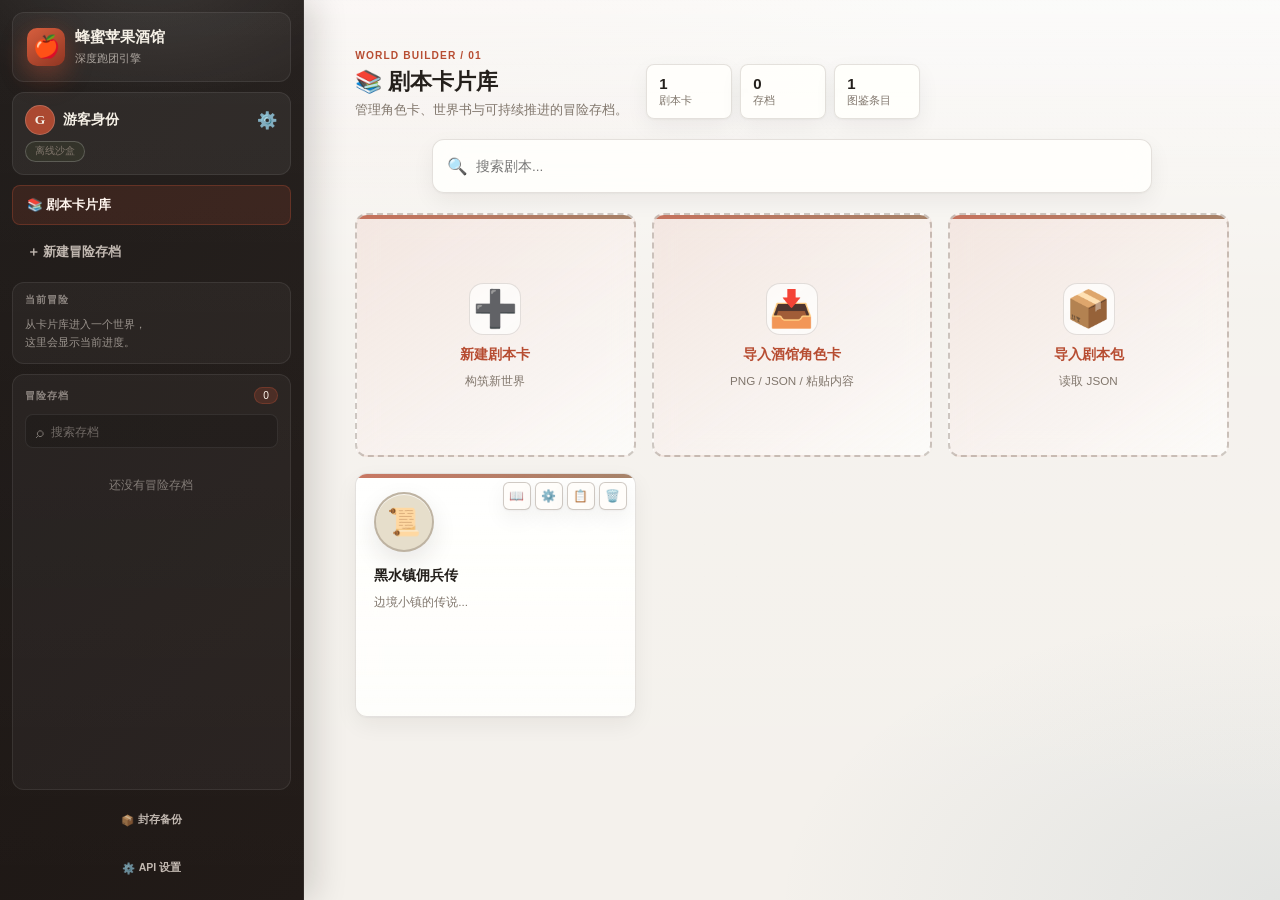
==== index.html @ b60af7ef "Fix mobile toolbar and panel visibility" ====
<!DOCTYPE html>
<html lang="zh-CN">
<head>
    <meta charset="UTF-8">
    <meta name="viewport" content="width=device-width, initial-scale=1.0, user-scalable=no, viewport-fit=cover, maximum-scale=1.0">
    <title>蜂蜜苹果 · AI文字游戏引擎</title>
    <script src="https://static.cloudbase.net/cloudbase-js-sdk/latest/cloudbase.full.js">
    </script>
    <!-- CSS 模块化加载 -->
    <link rel="stylesheet" href="css/variables.css">
    <link rel="stylesheet" href="css/base.css">
    <link rel="stylesheet" href="css/components.css">
    <link rel="stylesheet" href="css/chat.css">
    <link rel="stylesheet" href="css/panels.css">
    <link rel="stylesheet" href="css/panels-revised.css">
    <link rel="stylesheet" href="css/effects.css">
    <link rel="stylesheet" href="css/themes.css">
    <link rel="stylesheet" href="css/responsive.css">
    <link rel="stylesheet" href="css/visual-polish.css">
    <link rel="stylesheet" href="css/ui-redesign.css">
    <link rel="stylesheet" href="css/theme-redesign.css">
</head>
<body id="mainBody">

    <!-- 手机端顶部导航 -->
    <div class="mobile-header" id="mobileHeader">
        <button class="hamburger-btn" onclick="toggleSidebar()" aria-label="菜单">☰</button>
        <div class="mobile-header-title">🍎 蜂蜜苹果酒馆</div>
        <button class="mobile-user-btn" onclick="openAuthModal()" aria-label="账号">👤</button>
    </div>

    <div class="sidebar-backdrop" id="sidebarBackdrop" onclick="toggleSidebar()"></div>

    <!-- Toast -->
    <div id="toastContainer" class="toast-container"></div>

    <!-- 时间流逝 -->
    <div id="timePassOverlay" class="time-pass-overlay">
        <div class="clock-container">
            <div class="clock-face">
                <div class="clock-hand hour-hand" id="clockHourHand"></div>
                <div class="clock-hand minute-hand" id="clockMinuteHand"></div>
                <div class="clock-center"></div>
            </div>
        </div>
        <div class="time-pass-text" id="timePassText">修真无岁月...</div>
    </div>

    <!-- CG切入 -->
    <div id="cgCutinContainer" class="cg-cutin-container" onclick="this.style.display='none'">
        <div id="cgLoading" style="color:var(--color-primary); font-size:1rem; display:flex; flex-direction:column; align-items:center; gap:10px; font-family:var(--font-serif); font-weight:bold; letter-spacing:1px; z-index:10001;">
            <div class="spinner"></div>
            <div id="cgLoadingText">正在凝聚高光幻影...</div>
        </div>
        <img id="cgCutinImg" class="cg-cutin-img" src="" alt="CG">
        <div id="cgCutinText" class="cg-cutin-text"></div>
    </div>

    <!-- ===== 模态框集合 ===== -->
    <!-- 登录 -->
    <div class="modal-overlay" id="authModal" style="z-index:10002;">
        <div class="modal-box narrow">
            <h3 style="margin-bottom:14px; font-size:1.2rem; font-family:var(--font-serif); text-align:center;">🔐 旅者通行证</h3>
            <div style="font-size:0.8rem; color:var(--text-muted); margin-bottom:16px; text-align:center; line-height:1.5;">
                登录后档案、API设置独立保存。<br>
                <span style="color:var(--color-success); font-weight:bold;">☁️ 云端同步</span>
                <span style="color:var(--text-muted);font-size:0.7rem;display:block;">(本地运行自动降级为沙盒隔离)</span>
            </div>
            <div class="form-group"><label class="form-label">通行灵纹 (账号)</label><input type="text" id="authUsername" class="form-input" placeholder="输入账号名"></div>
            <div class="form-group"><label class="form-label">魂钥 (密码)</label><input type="password" id="authPassword" class="form-input" placeholder="输入密码"></div>
            <div style="display:flex; flex-direction:column; gap:10px; margin-top:20px;">
                <button class="action-btn" id="btnLoginBtn" onclick="doLogin()">登 录</button>
                <div style="display:flex; gap:8px; flex-wrap:wrap;">
                    <button class="action-btn btn-outline" style="flex:1; border-color:var(--color-info); color:var(--color-info);" onclick="openRegisterModal()">去注册</button>
                    <button class="action-btn btn-outline" style="flex:1;" onclick="guestMode()">游客模式</button>
                </div>
            </div>
        </div>
    </div>

    <!-- 注册 -->
    <div class="modal-overlay" id="registerModal" style="z-index:10003;">
        <div class="modal-box narrow">
            <h3 style="margin-bottom:14px; font-size:1.2rem; font-family:var(--font-serif); text-align:center;">✨ 铭刻新灵纹</h3>
            <div style="font-size:0.8rem; color:var(--text-muted); margin-bottom:16px; text-align:center; line-height:1.5;">密码至少6位，含大小写英文字母。</div>
            <div class="form-group"><label class="form-label">新账号</label><input type="text" id="regUsername" class="form-input" placeholder="设定唯一账号名"></div>
            <div class="form-group"><label class="form-label">设定密码</label><input type="password" id="regPassword" class="form-input" placeholder="至少6位含大小写"></div>
            <div class="form-group"><label class="form-label">确认密码</label><input type="password" id="regPasswordConfirm" class="form-input" placeholder="再次输入"></div>
            <div style="display:flex; flex-direction:column; gap:10px; margin-top:20px;">
                <button class="action-btn" id="btnRegBtn" style="background:var(--color-info);" onclick="doRegister()">确认注册</button>
                <button class="action-btn btn-outline" onclick="openAuthModal()">返回登录</button>
            </div>
        </div>
    </div>

    <!-- 确认对话框 -->
    <div class="modal-overlay" id="customConfirmModal" style="z-index:10004;">
        <div class="modal-box narrow" style="text-align:center; padding:20px 16px;">
            <h3 style="margin-bottom:14px; color:var(--color-danger); font-size:1.2rem; font-family:var(--font-serif);">⚠️ 操作确认</h3>
            <div id="customConfirmMsg" style="font-size:0.9rem; color:var(--text-sub); margin-bottom:20px; line-height:1.6; font-weight:bold;"></div>
            <div style="display:flex; gap:10px; justify-content:center;">
                <button class="action-btn btn-outline" id="btnConfirmNo" style="flex:1;">取消</button>
                <button class="action-btn" id="btnConfirmYes" style="background:var(--color-danger); flex:1;">确定</button>
            </div>
        </div>
    </div>

    <!-- ===== 主应用 ===== -->
    <div class="app-wrapper">
        <aside class="global-sidebar" id="globalSidebar">
            <div class="sidebar-header" onclick="switchMainView('library')" title="返回卡片库">
                <div class="logo-icon">🍎</div>
                <div class="logo-text">
                    <h1>蜂蜜苹果酒馆</h1>
                    <span>深度跑团引擎</span>
                </div>
            </div>
            <div class="user-profile-bar" onclick="openAuthModal()" style="cursor:pointer;" title="点击切换账号">
                <div class="user-info-row">
                    <div class="user-avatar-name">
                        <div class="user-avatar-sm" id="uiAvatar">G</div>
                        <div id="uiUsername">游客身份</div>
                    </div>
                    <div style="color:var(--text-muted); font-size:1.1rem;">⚙️</div>
                </div>
                <div class="cloud-sync-badge offline" id="uiSyncBadge">离线沙盒</div>
            </div>
            <div class="nav-buttons">
                <button class="nav-btn primary" onclick="switchMainView('library')">📚 剧本卡片库</button>
                <button class="nav-btn" onclick="openCurrentSessionSetup()">＋ 新建冒险存档</button>
            </div>
            <div class="sidebar-context" id="sidebarContextUI">
                <div class="sidebar-section-label">当前冒险</div>
                <div class="sidebar-context-empty">从卡片库进入一个世界，<br>这里会显示当前进度。</div>
            </div>
            <div class="session-zone">
                <div class="session-zone-header">
                    <div class="sidebar-section-label">冒险存档</div>
                    <span class="session-count" id="sessionCountUI">0</span>
                </div>
                <label class="session-search">
                    <span>⌕</span>
                    <input id="sessionSearchInput" type="search" placeholder="搜索存档" oninput="renderSidebarSessions(this.value)">
                </label>
                <div class="session-list" id="sessionListUI"></div>
            </div>
            <div class="sidebar-footer">
                <button class="foot-btn" onclick="openExportModal()">📦 <span>封存备份</span></button>
                <button class="foot-btn" onclick="openApiModal()">⚙️ <span>API 设置</span></button>
            </div>
        </aside>

        <main class="main-wrapper">
            <!-- 卡片库 -->
            <div id="libraryView">
                <div class="lib-header">
                    <div class="lib-header-row">
                        <div>
                            <div class="lib-kicker">WORLD BUILDER / 01</div>
                            <div class="lib-title">📚 剧本卡片库</div>
                            <div class="lib-subtitle">管理角色卡、世界书与可持续推进的冒险存档。</div>
                        </div>
                        <div class="lib-stats" id="libraryStatsUI"></div>
                    </div>
                </div>
                <div class="search-bar">
                    <span style="color:var(--text-muted); font-size:1.1rem;">🔍</span>
                    <input type="text" placeholder="搜索剧本..." id="searchInput" onkeyup="renderLibrary()">
                </div>
                <div class="card-grid" id="cardGridUI"></div>
            </div>

            <!-- 游戏视图 -->
            <div id="gameView">
                <div id="ambientLayer" class="ambient-layer"></div>
                <div class="game-top-bar">
                    <div class="title">
                        <span id="gameTitle">未命名冒险</span>
                        <span id="worldTimeDisplay" style="margin-left:8px; font-size:0.7rem; color:#d3765c; font-family:var(--font-mono); background:rgba(211,118,92,0.15); padding:2px 8px; border-radius:12px; border:1px solid rgba(211,118,92,0.3); display:none;">🕒 第1天 08:00</span>
                    </div>
                    <div class="actions">
                        <button class="top-btn" onclick="switchMainView('library')">🏠 主页</button>
                        <button class="top-btn red-dot" id="btnMailbox" onclick="openMailboxModal()">✉️ 信箱</button>
                        <button class="top-btn primary-tool" onclick="openCurrentFrontendModal()">🌸 前端</button>
                        <button class="top-btn primary-tool mobile-collapse-tool" onclick="openMemoryModal()">🧠 记忆</button>
                        <button class="top-btn primary-tool mobile-collapse-tool" onclick="openLorebookModal()">📇 图鉴</button>
                        <div class="top-more-wrap">
                            <button class="top-btn top-more-toggle" onclick="toggleGameToolsMenu(event)" aria-expanded="false">⋯ 更多</button>
                            <div class="top-tools-menu" id="topToolsMenu">
                                <button onclick="openGalleryModal()">🎴 画廊</button>
                                <button onclick="openGameSettingsModal()">⚙️ 设置</button>
                                <button class="mobile-menu-tool" onclick="openMemoryModal()">🧠 记忆</button>
                                <button class="mobile-menu-tool" onclick="openLorebookModal()">📇 图鉴</button>
                                <button onclick="openWorldlineModal()">🌿 世界线</button>
                                <button onclick="openDirectorModal()">🎭 决策</button>
                                <button onclick="openCodexModal()">📚 知识库</button>
                                <button onclick="openUploadsModal()">🧩 素材</button>
                                <button onclick="openThemeModal()">🎨 主题</button>
                                <button class="mobile-menu-tool" onclick="triggerImportDiary()">📥 导入</button>
                                <button class="mobile-menu-tool" onclick="exportDiary()">📤 导出</button>
                                <button class="mobile-menu-tool" onclick="openSessionEditModal()">📝 编辑</button>
                                <button class="mobile-menu-tool" onclick="forceSyncPanels()">🔄 强刷</button>
                            </div>
                        </div>
                        <button class="top-btn import-diary mobile-collapse-tool" onclick="triggerImportDiary()">📥 导入</button>
                        <button class="top-btn mobile-collapse-tool" style="color: #f5f0e6; background: rgba(155, 89, 182, 0.2); border-color: rgba(155, 89, 182, 0.5);" onclick="exportDiary()">📤 导出</button>
                        <button class="top-btn edit-session-card mobile-collapse-tool" onclick="openSessionEditModal()">📝 编辑</button>
                        <button class="top-btn accent mobile-collapse-tool" onclick="forceSyncPanels()">🔄 强刷</button>
                    </div>
                </div>
                <input type="file" id="diaryImportInput" accept=".txt,.md,.log" style="display:none;" onchange="handleDiaryImport(event)">

                <div class="game-main-area show-chat" id="gameMainArea">
                    <div class="game-sidebar" id="gameSidebarUI"></div>
                    <div class="chat-area">
                        <div class="chat-history" id="chatHistoryUI"></div>
                        <div style="background: rgba(62,39,35,0.95);">
                            <div class="action-bar" id="actionBar" style="display:none;"></div>
                            <div class="quick-action-bar" id="quickActionBar">
                                <button class="quick-btn" onclick="quickAction('👀 仔细观察四周')">👀 观察</button>
                                <button class="quick-btn" onclick="quickAction('🔍 检查物品')">🔍 检查</button>
                                <button class="quick-btn" onclick="quickAction('🗣️ 交涉搭话')">🗣️ 交涉</button>
                                <button class="quick-btn" onclick="quickAction('⛺ 扎营休息8小时')">⛺ 扎营</button>
                                <button class="quick-btn" onclick="quickAction('⚔️ 准备战斗')">⚔️ 战斗</button>
                                <button class="quick-btn" onclick="quickAction('🏃‍♂️ 尝试撤退')">🏃‍♂️ 撤退</button>
                            </div>
                        </div>
                        <div class="chat-input-area">
                            <button class="btn-voice" id="btnVoice" title="按住语音输入">🎤</button>
                            <button class="btn-dice" onclick="rollD20()" title="掷骰 D20">🎲</button>
                            <input type="text" class="chat-input" id="chatInput" placeholder="写下你的决定..." autocomplete="off" onkeydown="if(event.key==='Enter')sendToAI()">
                            <button class="btn-chat" style="background:#8d6e63; width:40px; padding:0;" onclick="undoLastAction()" title="撤销">⏳</button>
                            <button class="btn-chat" id="btnSend" style="background:var(--color-success); flex:1; max-width:90px;" onclick="sendToAI()">发送</button>
                        </div>
                    </div>
                    <div class="panel-content-area" id="panelContentUI"></div>
                </div>

                <!-- 移动端底部导航 -->
                <div id="mobileGameNav" style="display:none;">
                    <button onclick="switchMobileGameTab('chat')" id="mbtn-chat" class="active">💬 剧情</button>
                    <button onclick="switchMobileGameTab('panel')" id="mbtn-panel">📊 面板</button>
                </div>
            </div>
        </main>
    </div>

    <!-- ===== 其余模态框 ===== -->
    <!-- API 设置 -->
    <div class="modal-overlay" id="apiModal">
        <div class="modal-box" style="width:680px;">
            <h3 style="margin-bottom:14px; font-size:1.2rem; font-family:var(--font-serif);">⚙️ API 设定</h3>
            
            <!-- 预设快速选择 -->
            <div class="form-group" style="background:rgba(211,118,92,0.08);padding:12px;border-radius:8px;border:1px solid var(--color-primary);">
                <label class="form-label" style="color:var(--color-primary);font-size:0.9rem;">📋 预设配置</label>
                <select id="cfgPreset" class="form-input" style="font-weight:bold;cursor:pointer;" onchange="selectApiPreset()">
                    <option value="">— 选择预设 —</option>
                </select>
                <div style="margin-top:8px;display:flex;gap:6px;flex-wrap:wrap;">
                    <input type="text" id="cfgProfileName" class="form-input" style="flex:1;min-width:120px;" placeholder="保存为配置名称...">
                    <button class="action-btn btn-outline" onclick="saveApiProfile()" style="flex:0;width:auto;min-height:38px;padding:0 12px;">💾 保存配置</button>
                </div>
            </div>

            <div class="form-group" style="background:rgba(211,118,92,0.08);padding:12px;border-radius:8px;border:1px solid var(--color-primary);">
                <label class="form-label" style="color:var(--color-primary);font-size:0.9rem;">🚀 引擎模式</label>
                <select id="cfgEngineType" class="form-input" style="font-weight:bold;cursor:pointer;" onchange="toggleApiConfigBlocks()">
                    <option value="standard">🔮 标准大模型 (OpenAI 格式)</option>
                    <option value="dify">📚 Dify RAG 增强模式</option>
                </select>
            </div>
            <div id="standardApiConfig">
                <div class="form-group"><label class="form-label">🔑 API Key</label><input type="password" id="cfgApiKey" class="form-input" placeholder="sk-..."></div>
                <div class="form-group"><label class="form-label">🌐 API 地址</label><input type="url" id="cfgApiUrl" class="form-input" placeholder="https://api.deepseek.com/chat/completions"></div>
                <div class="form-group"><label class="form-label">📦 模型名</label><input type="text" id="cfgModel" class="form-input" placeholder="deepseek-chat"></div>
                <div class="form-group" style="display:flex;align-items:center;gap:8px;flex-wrap:wrap;">
                    <label style="display:flex;align-items:center;gap:4px;font-size:0.8rem;cursor:pointer;"><input type="checkbox" id="cfgUseCorsProxy" onchange="toggleCorsProxyInput()" style="accent-color:var(--color-primary);"> 🌐 使用 CORS 代理</label>
                    <input type="url" id="cfgCorsProxyUrl" class="form-input" style="flex:1;min-width:160px;display:none;height:34px;font-size:0.8rem;" placeholder="https://corsproxy.io/?">
                </div>
                <button class="action-btn btn-outline" onclick="testStandardApi()" style="margin-bottom:10px;">🔌 测试连接</button>
            </div>
            <div id="difyApiConfig" style="display:none;">
                <div class="form-group"><label class="form-label">🔑 Dify API Key</label><input type="password" id="cfgDifyKey" class="form-input" placeholder="app-..."></div>
                <div class="form-group"><label class="form-label">🌐 Dify API 地址</label><input type="url" id="cfgDifyUrl" class="form-input" placeholder="https://api.dify.ai/v1/chat-messages"></div>
                <button class="action-btn btn-outline" onclick="testDifyApi()" style="margin-bottom:10px;">🔌 测试连接</button>
            </div>
            <div style="border-top:1px solid var(--border-color);padding-top:12px;margin-top:12px;">
                <h4 style="font-size:0.9rem;margin-bottom:8px;">🎨 图片生成 (可选)</h4>
                <div class="form-group"><label class="form-label">🖼️ 图片 API 地址</label><input type="url" id="cfgImgUrl" class="form-input" placeholder="留空使用 Pollinations.ai 免费通道"></div>
                <div class="form-group"><label class="form-label">🔑 图片 API Key</label><input type="password" id="cfgImgKey" class="form-input"></div>
                <div class="form-group"><label class="form-label">📦 图片模型</label><input type="text" id="cfgImgModel" class="form-input"></div>
            </div>

            <!-- 已保存的配置列表 -->
            <div id="savedProfilesSection" style="margin-top:12px;border-top:1px solid var(--border-color);padding-top:12px;display:none;">
                <h4 style="font-size:0.9rem;margin-bottom:8px;">📂 已保存的配置</h4>
                <div id="savedProfilesList" style="max-height:150px;overflow-y:auto;display:flex;flex-direction:column;gap:4px;"></div>
            </div>

            <div style="display:flex;gap:8px;margin-top:16px;">
                <button class="action-btn" onclick="saveApiSettings()" style="flex:1;">💾 保存</button>
                <button class="action-btn btn-outline" onclick="closeModal('apiModal')" style="flex:1;">取消</button>
            </div>
        </div>
    </div>

    <!-- 卡片编辑器 -->
    <div class="modal-overlay" id="cardEditorModal">
        <div class="modal-box wide">
            <h3 id="cardEditorTitle" style="margin-bottom:14px; font-size:1.2rem; font-family:var(--font-serif);">✨ 撰写新剧本卡</h3>
            <input type="hidden" id="editCardId">
            <div style="display:grid;grid-template-columns:1fr 1fr;gap:12px;">
                <div><div class="form-group"><label class="form-label">头像</label><input type="text" id="editCardAvatar" class="form-input" placeholder="📜"></div>
                <div class="form-group"><label class="form-label">名称</label><input type="text" id="editCardName" class="form-input" placeholder="卡片名称"></div>
                <div class="form-group"><label class="form-label">世界观</label><textarea id="editCardWorld" class="form-textarea" placeholder="世界设定"></textarea></div>
                <div class="form-group"><label class="form-label">默认角色名</label><input type="text" id="editCardCharName" class="form-input" placeholder="亚瑟"></div>
                <div class="form-group"><label class="form-label">默认角色设定</label><textarea id="editCardCharInfo" class="form-textarea" placeholder="角色的描述"></textarea></div>
                <div class="form-group"><label class="form-label">系统提示词</label><textarea id="editCardPrompt" class="form-textarea" placeholder="AI行为守则"></textarea></div>
                <div class="form-group"><label class="form-label">开场白</label><textarea id="editCardOpening" class="form-textarea" placeholder="初始叙事文本"></textarea></div></div>
                <div><div class="form-group"><label class="form-label">背景故事</label><textarea id="editCardStory" class="form-textarea" style="height:120px;" placeholder="故事背景..."></textarea></div>
                <div class="form-group"><label class="form-label">📊 面板模板 (JSON) <button class="list-item-btn edit" onclick="generateSmartPanelTemplate()" style="display:inline-flex;margin-left:8px;width:auto;padding:2px 8px;font-size:0.7rem;">✨ 智能生成</button></label><textarea id="editCardPanelJSON" class="form-textarea" style="height:240px;font-family:var(--font-mono);font-size:0.75rem;"></textarea></div></div>
            </div>
            <div style="display:flex;gap:8px;margin-top:16px;">
                <button class="action-btn" onclick="saveCardEditor()" style="flex:1;">💾 保存</button>
                <button class="action-btn btn-outline" onclick="closeModal('cardEditorModal')" style="flex:1;">取消</button>
            </div>
        </div>
    </div>

    <!-- 智能面板生成 -->
    <div class="modal-overlay" id="smartPanelModal">
        <div class="modal-box narrow">
            <h3 style="margin-bottom:10px;font-size:1.1rem;">✨ 智能面板生成</h3>
            <p style="font-size:0.8rem;color:var(--text-muted);margin-bottom:12px;">输入你想追踪的面板名（如：属性 背包 技能 关系 地图），用逗号或换行分隔</p>
            <textarea id="spInput" class="form-textarea" style="height:100px;" placeholder="人物核心&#10;随身行囊&#10;社交关系&#10;区域地图"></textarea>
            <div style="display:flex;gap:8px;margin-top:12px;">
                <button class="action-btn" onclick="executeSmartPanelGen()">✨ 生成</button>
                <button class="action-btn btn-outline" onclick="closeModal('smartPanelModal')">取消</button>
            </div>
        </div>
    </div>

    <!-- 会话设置 -->
    <div class="modal-overlay" id="sessionSetupModal">
        <div class="modal-box">
            <h3 style="margin-bottom:14px;font-size:1.2rem;font-family:var(--font-serif);">🎭 开启冒险</h3>
            <div id="setupCardInfo" style="background:var(--bg-card);padding:12px;border-radius:8px;margin-bottom:16px;border:1px solid var(--border-color);"></div>
            <input type="hidden" id="setupCardId">
            <div class="form-group"><label class="form-label">角色名</label><input type="text" id="setupCharName" class="form-input" placeholder="你的名字"></div>
            <div class="form-group"><label class="form-label">角色设定（可选）</label><textarea id="setupCharInfo" class="form-textarea" placeholder="你能做什么、擅长什么..."></textarea></div>
            <div style="display:flex;gap:8px;margin-top:16px;">
                <button class="action-btn" onclick="startSessionFromSetup()">🎲 开始冒险</button>
                <button class="action-btn btn-outline" onclick="closeModal('sessionSetupModal')">取消</button>
            </div>
        </div>
    </div>

    <!-- 导出 -->
    <div class="modal-overlay" id="exportModal">
        <div class="modal-box">
            <h3 style="margin-bottom:10px;font-size:1.1rem;">📦 封存备份</h3>
            <p style="font-size:0.8rem;color:var(--text-muted);margin-bottom:12px;">选择要导出的卡片（关联存档可选）</p>
            <div id="exportCardList" style="max-height:300px;overflow-y:auto;display:flex;flex-direction:column;gap:6px;margin-bottom:12px;"></div>
            <label style="display:flex;align-items:center;gap:8px;font-size:0.85rem;cursor:pointer;margin-bottom:12px;"><input type="checkbox" id="exportIncludeSessions" checked> 包含关联存档</label>
            <div style="display:flex;gap:8px;flex-wrap:wrap;">
                <button class="action-btn btn-outline" id="btnToggleAllCards" onclick="toggleAllExportCards()" style="flex:1;">取消全选</button>
                <button class="action-btn" onclick="executeExport()" style="flex:2;">📦 导出</button>
            </div>
            <button class="action-btn btn-outline" onclick="closeModal('exportModal')" style="margin-top:12px;">关闭</button>
        </div>
    </div>

    <!-- 画廊 -->
    <div class="modal-overlay" id="galleryModal">
        <div class="modal-box" style="width:700px;">
            <h3 style="margin-bottom:12px;font-size:1.1rem;">🎴 画廊</h3>
            <div class="gallery-grid" id="galleryGridUI"></div>
            <button class="action-btn btn-outline" onclick="closeModal('galleryModal')" style="margin-top:12px;">关闭</button>
        </div>
    </div>

    <!-- 信箱 -->
    <div class="modal-overlay" id="frontendModal">
        <div class="modal-box wide frontend-modal-box">
            <h3 id="frontendModalTitle" style="margin-bottom:12px;font-size:1.1rem;">🌸 内置前端</h3>
            <div id="frontendModalContent" class="frontend-modal-content"></div>
            <button class="action-btn btn-outline" onclick="closeModal('frontendModal')" style="margin-top:12px;">关闭</button>
        </div>
    </div>

    <div class="modal-overlay" id="mailboxModal">
        <div class="modal-box" style="width:700px;height:80vh;display:flex;flex-direction:column;">
            <h3 style="margin-bottom:10px;font-size:1.1rem;">✉️ 飞鸽传书</h3>
            <div id="mailAppUI" style="display:flex;flex:1;min-height:0;gap:0;border:1px solid var(--border-color);border-radius:4px;overflow:hidden;">
                <div id="mailSidebarUI" style="width:160px;overflow-y:auto;border-right:1px solid var(--border-color);padding:8px;"></div>
                <div id="mailMainUI" style="flex:1;display:flex;flex-direction:column;">
                    <div id="mailChatScroll" style="flex:1;overflow-y:auto;padding:12px;font-size:0.85rem;"></div>
                    <div style="display:flex;gap:6px;padding:8px;border-top:1px solid var(--border-color);">
                        <input type="text" id="mailReplyInput" class="form-input" style="height:38px;" placeholder="回复..." onkeydown="if(event.key==='Enter')sendMail()">
                        <button class="action-btn" onclick="sendMail()" style="width:auto;padding:0 16px;min-height:38px;">发送</button>
                    </div>
                </div>
            </div>
            <button class="action-btn btn-outline" onclick="closeModal('mailboxModal')" style="margin-top:8px;">关闭</button>
        </div>
    </div>

    <!-- 游戏设置 -->
    <div class="modal-overlay" id="gameSettingsModal">
        <div class="modal-box narrow">
            <h3 style="margin-bottom:12px;font-size:1.1rem;">⚙️ 游戏设置</h3>
            <div class="form-group"><label class="form-label">📝 导演备注 (Authors Note)</label><textarea id="gsAuthorsNote" class="form-textarea" placeholder="附加指令，随每条消息发送给 AI..." style="height:120px;"></textarea></div>
            <div style="display:flex;gap:8px;margin-top:12px;">
                <button class="action-btn" onclick="saveGameSettings()">💾 保存</button>
                <button class="action-btn btn-outline" onclick="closeModal('gameSettingsModal')">取消</button>
            </div>
        </div>
    </div>

    <!-- 图鉴 -->
    <div class="modal-overlay" id="lorebookModal">
        <div class="modal-box narrow">
            <h3 style="margin-bottom:12px;font-size:1.1rem;">📇 图鉴编辑器</h3>
            <p style="font-size:0.8rem;color:var(--text-muted);margin-bottom:8px;">每行一个：关键词 = 描述 (对话中触发)</p>
            <textarea id="lorebookEditor" class="form-textarea" style="height:200px;font-family:var(--font-mono);font-size:0.8rem;"></textarea>
            <div style="display:flex;gap:8px;margin-top:12px;">
                <button class="action-btn" onclick="saveLorebook()">💾 保存</button>
                <button class="action-btn btn-outline" onclick="closeModal('lorebookModal')">取消</button>
            </div>
        </div>
    </div>

    <!-- ===== 新增：记忆数据库界面 ===== -->
    <div class="modal-overlay" id="memoryModal">
        <div class="modal-box wide">
            <h3 style="margin-bottom:12px;font-size:1.1rem;">🧠 世界观数据库</h3>
            <p style="font-size:0.8rem;color:var(--text-muted);margin-bottom:12px;">AI 自动维护的世界知识库，包含人物、地点、事件和任务</p>
            <div id="memoryContent"></div>
            <button class="action-btn btn-outline" onclick="closeModal('memoryModal')" style="margin-top:12px;">关闭</button>
        </div>
    </div>

    <div class="modal-overlay" id="worldlineModal">
        <div class="modal-box wide">
            <h3 style="margin-bottom:12px;font-size:1.1rem;">🌿 世界线</h3>
            <div class="fusion-toolbar"><input id="worldlineSaveName" class="form-input" placeholder="存档名，例如：雨夜分歧点"><button class="action-btn" onclick="createManualWorldlineSave()">钉存档</button></div>
            <div id="worldlineContent" class="fusion-modal-content"></div>
            <button class="action-btn btn-outline" onclick="closeModal('worldlineModal')" style="margin-top:12px;">关闭</button>
        </div>
    </div>

    <div class="modal-overlay" id="directorModal">
        <div class="modal-box wide">
            <h3 style="margin-bottom:12px;font-size:1.1rem;">🎭 决策卡</h3>
            <div id="directorContent" class="fusion-modal-content"></div>
            <button class="action-btn btn-outline" onclick="closeModal('directorModal')" style="margin-top:12px;">关闭</button>
        </div>
    </div>

    <div class="modal-overlay" id="codexModal">
        <div class="modal-box wide">
            <h3 style="margin-bottom:12px;font-size:1.1rem;">📚 知识库</h3>
            <div class="fusion-toolbar"><input id="codexLibraryName" class="form-input" placeholder="新知识库名，例如：奇物图鉴"><button class="action-btn" onclick="createCodexLibraryFromUI()">新建库</button></div>
            <div id="codexContent" class="fusion-modal-content"></div>
            <button class="action-btn btn-outline" onclick="closeModal('codexModal')" style="margin-top:12px;">关闭</button>
        </div>
    </div>

    <div class="modal-overlay" id="uploadsModal">
        <div class="modal-box wide">
            <h3 style="margin-bottom:12px;font-size:1.1rem;">🧩 素材库</h3>
            <div class="fusion-toolbar uploads-toolbar"><input id="uploadName" class="form-input" placeholder="素材名，例如：学院地图.png"><input id="uploadUrl" class="form-input" placeholder="链接或本地说明，可选"><button class="action-btn" onclick="registerUploadFromUI()">登记</button></div>
            <div id="uploadsContent" class="fusion-modal-content"></div>
            <button class="action-btn btn-outline" onclick="closeModal('uploadsModal')" style="margin-top:12px;">关闭</button>
        </div>
    </div>

    <!-- ===== 属性编辑模态框 ===== -->
    <div class="modal-overlay" id="addPropModal">
        <div class="modal-box narrow">
            <h3 style="margin-bottom:10px;">➕ 新增属性</h3>
            <input type="hidden" id="addPropModalTabName">
            <div class="form-group"><label class="form-label">属性名</label><input type="text" id="addPropModalName" class="form-input"></div>
            <div class="form-group"><label class="form-label">属性值</label><input type="text" id="addPropModalValue" class="form-input"></div>
            <div style="display:flex;gap:8px;"><button class="action-btn" onclick="confirmAddProperty()">确认</button><button class="action-btn btn-outline" onclick="closeModal('addPropModal')">取消</button></div>
        </div>
    </div>

    <div class="modal-overlay" id="editPropModal">
        <div class="modal-box narrow">
            <h3 style="margin-bottom:10px;">✏️ 编辑属性</h3>
            <input type="hidden" id="editPropModalTabName">
            <input type="hidden" id="editPropModalKey">
            <div class="form-group"><label class="form-label">新键名</label><input type="text" id="editPropModalNewKey" class="form-input" placeholder="留空不变"></div>
            <div class="form-group"><label class="form-label">新值</label><input type="text" id="editPropModalValue" class="form-input"></div>
            <div style="display:flex;gap:8px;"><button class="action-btn" onclick="confirmEditProperty()">确认</button><button class="action-btn btn-outline" onclick="closeModal('editPropModal')">取消</button></div>
        </div>
    </div>

    <div class="modal-overlay" id="editListItemModal">
        <div class="modal-box narrow">
            <h3 style="margin-bottom:10px;">✏️ 编辑条目</h3>
            <input type="hidden" id="editListItemTab">
            <input type="hidden" id="editListItemIdx">
            <div class="form-group"><label class="form-label">内容</label><input type="text" id="editListItemValue" class="form-input"></div>
            <div style="display:flex;gap:8px;"><button class="action-btn" onclick="confirmEditListItem()">确认</button><button class="action-btn btn-outline" onclick="closeModal('editListItemModal')">取消</button></div>
        </div>
    </div>

    <div class="modal-overlay" id="addCustomPanelModal">
        <div class="modal-box narrow">
            <h3 style="margin-bottom:10px;">📌 新建面板</h3>
            <div class="form-group"><label class="form-label">面板名称</label><input type="text" id="addCustomPanelInput" class="form-input" placeholder="如：势力关系"></div>
            <div style="display:flex;gap:8px;"><button class="action-btn" onclick="confirmAddCustomPanel()">创建</button><button class="action-btn btn-outline" onclick="closeModal('addCustomPanelModal')">取消</button></div>
        </div>
    </div>

    <!-- ===== SillyTavern 角色卡导入模态框 ===== -->
    <div class="modal-overlay" id="sillyTavernImportModal">
        <div class="modal-box st-import-modal" style="max-width:760px;">
            <h3>📥 导入 SillyTavern 角色卡</h3>
            <p class="st-import-lead">
                支持 PNG 内嵌角色数据、源码 TXT、损坏 PNG 文本、V1/V2/V3 JSON、Base64 JSON 和 HTML 备用解析。导入后会自动生成可变面板、图鉴、记忆数据库和卡内前端预览。
            </p>
            <div class="st-import-grid">
                <div class="st-import-dropzone">
                    <div class="st-import-icon">🖼️</div>
                    <label>选择角色卡 PNG / JSON 文件</label>
                    <input type="file" id="stFileInput" accept=".png,.json,.txt,application/json,text/plain" style="display:block;margin:0 auto 12px;">
                    <button class="action-btn" onclick="importSillyTavernFromFile()" style="width:auto;padding:8px 24px;min-height:40px;margin:0 auto;">🚀 导入角色卡</button>
                </div>
                <div class="st-import-paste">
                    <label class="form-label">粘贴 JSON / Base64 / HTML</label>
                    <textarea id="stPasteInput" class="form-input" rows="8" placeholder="粘贴 SillyTavern JSON、chara Base64 或角色卡 HTML"></textarea>
                    <button class="action-btn btn-outline" onclick="importSillyTavernFromPaste()">解析粘贴内容</button>
                </div>
            </div>
            <div class="st-import-note">
                <strong>解析内容：</strong>名称、描述、人设、世界观、系统提示、开场白、备用开场白、标签、creator notes、示例对话、character_book 世界书与扩展字段。
            </div>
            <button class="action-btn btn-outline" onclick="closeModal('sillyTavernImportModal')">关闭</button>
        </div>
    </div>

    <!-- ===== 主题选择模态框 ===== -->
    <div class="modal-overlay" id="themeModal">
        <div class="modal-box" style="max-width:650px;">
            <h3 style="margin-bottom:14px;font-size:1.2rem;font-family:var(--font-serif);">🎨 面板主题</h3>
            <p style="font-size:0.85rem;color:var(--text-muted);margin-bottom:16px;">选择面板和数据库的显示主题，实时生效</p>
            <div id="themeGrid" style="display:grid;grid-template-columns:repeat(auto-fill,minmax(130px,1fr));gap:12px;max-height:55vh;overflow-y:auto;padding:4px;"></div>
            <button class="action-btn btn-outline" onclick="closeModal('themeModal')" style="margin-top:16px;">关闭</button>
        </div>
    </div>
    <style>
        .theme-item {
            background: var(--bg-card);
            border: 2px solid var(--border-color);
            border-radius: var(--radius-sm);
            padding: 12px;
            cursor: pointer;
            transition: all 0.25s ease;
            text-align: center;
        }
        .theme-item:hover {
            transform: translateY(-3px);
            box-shadow: var(--shadow-md);
            border-color: var(--color-primary);
        }
        .theme-item.active {
            border-color: var(--color-primary);
            box-shadow: 0 0 0 2px var(--color-primary);
        }
        .theme-preview {
            width: 100%;
            height: 60px;
            border-radius: var(--radius-xs);
            margin-bottom: 8px;
            border: 1px solid var(--border-color);
        }
        .theme-name {
            font-size: 0.8rem;
            font-weight: bold;
            color: var(--text-main);
        }
    </style>

    <!-- ===== 卡片详情模态框（酒馆风格） ===== -->
    <div class="modal-overlay" id="cardDetailModal">
        <div class="modal-box wide" style="max-width:750px;">
            <h3 style="margin-bottom:14px;font-size:1.2rem;font-family:var(--font-serif);">📜 剧本卡详情</h3>
            <input type="hidden" id="detailCardId">
            <div id="cardDetailContent" style="max-height:60vh;overflow-y:auto;"></div>
            <div style="display:flex;gap:8px;margin-top:16px;">
                <button class="action-btn" onclick="startAdventureFromDetail()" style="flex:2;">🎮 开始冒险</button>
                <button class="action-btn btn-outline" onclick="closeModal('cardDetailModal')" style="flex:1;">关闭</button>
            </div>
        </div>
    </div>

    <!-- JS 模块入口 -->
    <script type="module" src="js/app.js"></script>
</body>
</html>
---- css/variables.css ----
/* ===== 全局 CSS 变量 / 主题 ===== */
:root {
    --font-main: -apple-system, BlinkMacSystemFont, "Segoe UI", Roboto, "Helvetica Neue", Arial, sans-serif;
    --font-serif: "Palatino Linotype", "Book Antiqua", Palatino, "Songti SC", "Noto Serif SC", "Source Han Serif SC", "STSong", serif;
    --font-mono: 'Fira Code', 'JetBrains Mono', Consolas, monospace;
    --transition-smooth: 0.25s cubic-bezier(0.25, 0.8, 0.25, 1);
    --radius-xs: 4px;
    --radius-sm: 8px;
    --radius-md: 12px;
    --radius-lg: 16px;
    --bg-sidebar: #3e2723;
    --bg-sidebar-hover: #4e342e;
    --bg-main: #f5f0e6;
    --bg-panel: #fdfbf7;
    --bg-card: #f4ebd8;
    --bg-chat-user: rgba(211, 118, 92, 0.15);
    --bg-chat-sys: rgba(141, 110, 99, 0.08);
    --text-main: #3e2723;
    --text-sub: #5d4037;
    --text-muted: #8d6e63;
    --text-light: #d7ccc8;
    --color-primary: #d3765c;
    --color-primary-hover: #c0654e;
    --color-success: #4caf50;
    --color-danger: #e74c3c;
    --color-info: #3498db;
    --border-color: rgba(141, 110, 99, 0.3);
    --border-color-strong: rgba(141, 110, 99, 0.6);
    --shadow-sm: 0 2px 4px rgba(62, 39, 35, 0.08);
    --shadow-md: 0 4px 12px rgba(62, 39, 35, 0.12);
    --shadow-lg: 0 12px 24px rgba(62, 39, 35, 0.2);
    --safe-bottom: env(safe-area-inset-bottom, 0px);
}

/* ===== 暗色背景兼容 ===== */
.ambient-layer {
    position: fixed;
    top: 0;
    left: 0;
    width: 100vw;
    height: 100vh;
    pointer-events: none;
    z-index: 0;
    opacity: 0;
    transition: opacity 1s ease;
}
.ambient-layer.time-morning {
    background: radial-gradient(ellipse at 30% 20%, rgba(255, 200, 100, 0.12), transparent 70%);
}
.ambient-layer.time-dusk {
    background: radial-gradient(ellipse at 50% 80%, rgba(255, 150, 50, 0.15), transparent 70%);
}
.ambient-layer.time-night {
    background: radial-gradient(ellipse at 50% 50%, rgba(10, 20, 60, 0.25), transparent 80%);
}
.ambient-layer.weather-rain {
    background: linear-gradient(to bottom, rgba(100, 140, 180, 0.08), transparent 60%);
}
.ambient-layer.weather-fog {
    background: radial-gradient(ellipse at 50% 50%, rgba(200, 200, 200, 0.10), transparent 70%);
}

.think-box {
    background: rgba(141, 110, 99, 0.06);
    border-radius: 6px;
    padding: 8px 12px;
    margin: 6px 0;
    font-size: 0.8rem;
    color: var(--text-muted);
    border-left: 2px solid var(--text-muted);
    font-family: var(--font-mono);
}
.think-box summary {
    cursor: pointer;
    font-weight: bold;
    color: var(--text-sub);
    font-family: var(--font-serif);
}
.think-box summary:hover {
    color: var(--text-main);
}
---- css/base.css ----
/* ===== 全局重置 & 基础 ===== */
* {
    box-sizing: border-box;
    margin: 0;
    padding: 0;
}
html {
    font-family: var(--font-main);
    -webkit-font-smoothing: antialiased;
    font-size: 15px;
}
body {
    display: flex;
    flex-direction: column;
    width: 100vw;
    height: 100vh;
    overflow: hidden;
    background: #2b1d14;
    color: var(--text-main);
    margin: 0;
    padding: 0;
}

::-webkit-scrollbar {
    width: 4px;
    height: 4px;
}
::-webkit-scrollbar-track {
    background: transparent;
}
::-webkit-scrollbar-thumb {
    background: rgba(141, 110, 99, 0.3);
    border-radius: 10px;
}

/* ===== 应用布局 ===== */
.app-wrapper {
    display: flex;
    flex-direction: row;
    width: 100%;
    flex: 1;
    position: relative;
    z-index: 1;
    overflow: hidden;
}

/* ===== 全局文字溢出处理 ===== */
.break-text {
    overflow-wrap: break-word !important;
    word-break: break-word !important;
    hyphens: auto !important;
}

.main-wrapper {
    flex: 1;
    display: flex;
    flex-direction: column;
    overflow: hidden;
    position: relative;
    background: transparent;
}

/* ===== 动画关键帧 ===== */
@keyframes pulseDots {
    0%, 100% { opacity: 0.3; }
    50% { opacity: 1; }
}
@keyframes pulseMic {
    0% { box-shadow: 0 0 0 0 rgba(231, 76, 60, 0.7); }
    70% { box-shadow: 0 0 0 10px rgba(231, 76, 60, 0); }
    100% { box-shadow: 0 0 0 0 rgba(231, 76, 60, 0); }
}
@keyframes fadeIn {
    from { opacity: 0; transform: translateY(6px); }
    to { opacity: 1; transform: translateY(0); }
}
@keyframes goldGlow {
    from { box-shadow: inset 0 0 5px #f1c40f, 0 2px 5px rgba(241, 196, 15, 0.2); }
    to { box-shadow: inset 0 0 15px #f39c12, 0 4px 15px rgba(241, 196, 15, 0.4); }
}
@keyframes shineGlow {
    0% { left: -100%; top: -100%; }
    100% { left: 100%; top: 100%; }
}
@keyframes slideIn {
    from { transform: translateX(100%); opacity: 0; }
    to { transform: translateX(0); opacity: 1; }
}
@keyframes fadeInCG {
    from { opacity: 0; }
    to { opacity: 1; }
}
@keyframes cgShake {
    10%, 90% { transform: translate3d(-2px, 2px, 0); }
    20%, 80% { transform: translate3d(4px, -4px, 0) rotate(1deg); }
    30%, 50%, 70% { transform: translate3d(-6px, 6px, 0) rotate(-1deg); }
    40%, 60% { transform: translate3d(6px, -6px, 0) rotate(1deg); }
}
@keyframes slideUpCG {
    from { opacity: 0; transform: translateY(30px); }
    to { opacity: 1; transform: translateY(0); }
}
@keyframes skeletonShine {
    0% { background-position: 200% 0; }
    100% { background-position: -200% 0; }
}
@keyframes spin {
    to { transform: rotate(360deg); }
}
@keyframes pulseText {
    0%, 100% { opacity: 0.7; }
    50% { opacity: 1; }
}
---- css/components.css ----
/* ===== 移动端顶部栏 ===== */
.mobile-header {
    display: none;
    height: 50px;
    background: var(--bg-sidebar);
    align-items: center;
    padding: 0 12px;
    color: #f5f0e6;
    justify-content: space-between;
    z-index: 90;
    box-shadow: 0 2px 8px rgba(0, 0, 0, 0.3);
    flex-shrink: 0;
    border-bottom: 1px solid #271612;
    position: sticky;
    top: 0;
}
.hamburger-btn {
    background: transparent;
    border: none;
    color: #f5f0e6;
    font-size: 1.6rem;
    cursor: pointer;
    padding: 8px 8px 8px 4px;
    display: flex;
    align-items: center;
    justify-content: center;
    min-width: 44px;
    min-height: 44px;
    touch-action: manipulation;
}
.mobile-header-title {
    font-weight: 800;
    font-family: var(--font-serif);
    font-size: 1.05rem;
    letter-spacing: 0.5px;
    display: flex;
    align-items: center;
    gap: 6px;
    flex: 1;
    justify-content: center;
}
.mobile-user-btn {
    background: transparent;
    border: none;
    color: var(--color-primary);
    font-size: 1.4rem;
    cursor: pointer;
    min-width: 44px;
    min-height: 44px;
    display: flex;
    align-items: center;
    justify-content: center;
    touch-action: manipulation;
}
.sidebar-backdrop {
    display: none;
    position: fixed;
    top: 0;
    left: 0;
    width: 100vw;
    height: 100vh;
    background: rgba(0, 0, 0, 0.6);
    backdrop-filter: blur(2px);
    z-index: 99;
    opacity: 0;
    transition: opacity 0.3s;
}

/* ===== 模态框 ===== */
.modal-overlay {
    position: fixed;
    top: 0;
    left: 0;
    width: 100vw;
    height: 100vh;
    display: none;
    justify-content: center;
    align-items: center;
    z-index: 1000;
    background: rgba(20, 12, 8, 0.7);
    backdrop-filter: blur(4px);
    padding: 12px;
}
.modal-box {
    background: var(--bg-panel);
    border: 2px solid var(--border-color-strong);
    border-radius: var(--radius-sm);
    box-shadow: var(--shadow-lg);
    padding: 24px 20px;
    width: 560px;
    max-width: 98vw;
    max-height: 92vh;
    overflow-y: auto;
    position: relative;
    -webkit-overflow-scrolling: touch;
    overflow-wrap: break-word;
    word-break: break-word;
}
.modal-box.wide { width: 800px; }
.modal-box.narrow { width: 440px; }

/* ===== 表单 ===== */
.form-group {
    text-align: left;
    margin-bottom: 14px;
}
.form-label {
    display: block;
    font-size: 0.82rem;
    font-weight: bold;
    color: var(--text-sub);
    margin-bottom: 4px;
    font-family: var(--font-serif);
}
.form-input,
.form-textarea {
    width: 100%;
    padding: 10px 12px;
    background: rgba(255, 255, 255, 0.6);
    border: 1px solid var(--border-color);
    border-radius: var(--radius-xs);
    outline: none;
    font-size: 0.9rem;
    color: var(--text-main);
    transition: all var(--transition-smooth);
    font-family: var(--font-main);
    -webkit-appearance: none;
}
.form-input:focus,
.form-textarea:focus {
    border-color: var(--color-primary);
    background: #ffffff;
    box-shadow: 0 0 0 2px rgba(211, 118, 92, 0.2);
}
.form-textarea {
    height: 90px;
    resize: vertical;
    line-height: 1.6;
}

/* ===== 按钮 ===== */
.action-btn {
    width: 100%;
    padding: 10px 16px;
    font-size: 0.9rem;
    border: 1px solid transparent;
    border-radius: var(--radius-xs);
    font-weight: bold;
    cursor: pointer;
    color: white;
    transition: all var(--transition-smooth);
    display: inline-flex;
    justify-content: center;
    align-items: center;
    gap: 6px;
    background: var(--color-primary);
    box-shadow: var(--shadow-sm);
    font-family: var(--font-serif);
    text-shadow: 0 1px 1px rgba(0, 0, 0, 0.2);
    touch-action: manipulation;
    min-height: 44px;
}
.action-btn:hover:not(:disabled) {
    background: var(--color-primary-hover);
    transform: translateY(-1px);
    box-shadow: var(--shadow-md);
}
.action-btn:active:not(:disabled) { transform: translateY(0) scale(0.98); }
.action-btn:disabled { opacity: 0.6; cursor: not-allowed; }
.action-btn.btn-outline {
    background: transparent;
    color: var(--text-sub);
    border-color: var(--border-color-strong);
    box-shadow: none;
    text-shadow: none;
}
.action-btn.btn-outline:hover {
    background: rgba(141, 110, 99, 0.1);
    color: var(--text-main);
}

/* ===== 侧边栏 ===== */
.global-sidebar {
    width: 250px;
    background: var(--bg-sidebar);
    display: flex;
    flex-direction: column;
    flex-shrink: 0;
    border-right: 1px solid #271612;
    z-index: 100;
    box-shadow: 2px 0 8px rgba(0, 0, 0, 0.2);
    overflow: hidden;
}
.sidebar-header {
    padding: 20px 16px;
    display: flex;
    align-items: center;
    gap: 10px;
    cursor: pointer;
    transition: transform 0.2s;
    border-bottom: 1px solid rgba(255, 255, 255, 0.1);
    flex-shrink: 0;
    min-height: 64px;
}
.sidebar-header:hover { opacity: 0.9; }
.logo-icon {
    font-size: 2rem;
    display: flex;
    align-items: center;
    justify-content: center;
    filter: drop-shadow(0 2px 4px rgba(0, 0, 0, 0.3));
}
.logo-text h1 {
    font-size: 1.05rem;
    font-weight: 800;
    color: #f5f0e6;
    margin-bottom: 1px;
    font-family: var(--font-serif);
    letter-spacing: 0.5px;
}
.logo-text span {
    font-size: 0.7rem;
    color: #bcaaa4;
    font-weight: 500;
}

.user-profile-bar {
    padding: 12px 16px;
    background: rgba(0, 0, 0, 0.15);
    border-bottom: 1px solid rgba(255, 255, 255, 0.1);
    display: flex;
    flex-direction: column;
    gap: 6px;
    flex-shrink: 0;
    min-height: 62px;
    justify-content: center;
}
.user-info-row {
    display: flex;
    justify-content: space-between;
    align-items: center;
}
.user-avatar-name {
    display: flex;
    align-items: center;
    gap: 8px;
    color: #f5f0e6;
    font-weight: bold;
    font-family: var(--font-serif);
    font-size: 0.9rem;
}
.user-avatar-sm {
    width: 30px;
    height: 30px;
    background: var(--color-primary);
    border-radius: 50%;
    display: flex;
    align-items: center;
    justify-content: center;
    font-size: 0.9rem;
    border: 2px solid rgba(255, 255, 255, 0.2);
    flex-shrink: 0;
}
.cloud-sync-badge {
    font-size: 0.65rem;
    padding: 2px 8px;
    border-radius: 4px;
    border: 1px solid rgba(76, 175, 80, 0.4);
    color: #4caf50;
    display: inline-block;
    width: max-content;
}
.cloud-sync-badge.offline {
    border-color: rgba(255, 255, 255, 0.2);
    color: var(--text-muted);
}

.nav-buttons {
    padding: 12px 14px;
    display: flex;
    flex-direction: column;
    gap: 8px;
    border-bottom: 1px solid rgba(255, 255, 255, 0.1);
    flex-shrink: 0;
}
.nav-btn {
    background: rgba(255, 255, 255, 0.05);
    border: 1px solid rgba(255, 255, 255, 0.1);
    color: #d7ccc8;
    padding: 10px 14px;
    border-radius: var(--radius-xs);
    text-align: left;
    cursor: pointer;
    font-weight: bold;
    font-size: 0.85rem;
    transition: all 0.2s;
    display: flex;
    align-items: center;
    gap: 8px;
    font-family: var(--font-serif);
    touch-action: manipulation;
    min-height: 44px;
}
.nav-btn:hover { background: rgba(255, 255, 255, 0.1); color: #ffffff; transform: translateX(2px); }
.nav-btn:active { transform: scale(0.98); }
.nav-btn.primary {
    background: var(--color-primary);
    color: white;
    border-color: transparent;
    box-shadow: 0 2px 6px rgba(0, 0, 0, 0.3);
}
.nav-btn.primary:hover {
    background: var(--color-primary-hover);
    transform: translateY(-1px) translateX(0);
    box-shadow: 0 4px 10px rgba(0, 0, 0, 0.4);
}

.session-list {
    flex: 1;
    overflow-y: auto;
    padding: 10px 12px;
    display: flex;
    flex-direction: column;
    gap: 6px;
    -webkit-overflow-scrolling: touch;
}
.session-title-bar {
    font-size: 0.7rem;
    color: #bcaaa4;
    font-weight: bold;
    margin-bottom: 4px;
    padding-left: 4px;
    text-transform: uppercase;
    letter-spacing: 1px;
}
.session-item {
    padding: 10px 12px;
    background: rgba(0, 0, 0, 0.2);
    border: 1px solid rgba(255, 255, 255, 0.05);
    border-radius: var(--radius-xs);
    cursor: pointer;
    transition: all 0.2s;
    position: relative;
    touch-action: manipulation;
}
.session-item:hover { background: rgba(0, 0, 0, 0.3); border-color: rgba(255, 255, 255, 0.2); }
.session-item:active { transform: scale(0.98); }
.session-item.active {
    background: #4e342e;
    border-color: var(--color-primary);
    box-shadow: inset 4px 0 0 var(--color-primary);
}
.session-item-name {
    font-size: 0.85rem;
    color: #f5f0e6;
    font-weight: bold;
    white-space: nowrap;
    overflow: hidden;
    text-overflow: ellipsis;
    padding-right: 16px;
    font-family: var(--font-serif);
}
.session-item-card {
    font-size: 0.65rem;
    color: #bcaaa4;
    margin-top: 2px;
    white-space: nowrap;
    overflow: hidden;
    text-overflow: ellipsis;
    opacity: 0.85;
}
.session-item-time {
    font-size: 0.65rem;
    color: #a1887f;
    margin-top: 4px;
}
.session-del-btn {
    position: absolute;
    right: 6px;
    top: 8px;
    color: var(--color-danger);
    background: rgba(231, 76, 60, 0.15);
    border: none;
    border-radius: 4px;
    width: 28px;
    height: 28px;
    display: flex;
    align-items: center;
    justify-content: center;
    cursor: pointer;
    opacity: 0.7;
    font-size: 0.75rem;
    transition: all 0.2s;
    touch-action: manipulation;
}
.session-item:hover .session-del-btn { opacity: 1; }
.session-del-btn:hover { background: var(--color-danger); color: white; }

.sidebar-footer {
    padding: 10px 12px;
    border-top: 1px solid rgba(255, 255, 255, 0.1);
    display: grid;
    grid-template-columns: 1fr 1fr;
    gap: 8px;
    flex-shrink: 0;
}
.foot-btn {
    background: rgba(0, 0, 0, 0.3);
    border: 1px solid rgba(255, 255, 255, 0.1);
    color: #d7ccc8;
    padding: 8px 6px;
    border-radius: var(--radius-xs);
    font-size: 0.7rem;
    font-weight: bold;
    cursor: pointer;
    transition: all 0.2s;
    text-align: center;
    touch-action: manipulation;
    min-height: 36px;
    display: flex;
    align-items: center;
    justify-content: center;
    gap: 4px;
}
.foot-btn:hover { background: rgba(255, 255, 255, 0.1); color: #ffffff; }
.foot-btn:active { transform: scale(0.96); }

/* ===== 卡片库 ===== */
#libraryView {
    flex: 1;
    display: flex;
    flex-direction: column;
    padding: 24px 20px;
    overflow-y: auto;
    background: var(--bg-main);
    -webkit-overflow-scrolling: touch;
}
.lib-header {
    display: flex;
    justify-content: space-between;
    align-items: center;
    margin-bottom: 16px;
    flex-wrap: wrap;
    gap: 8px;
}
.lib-title {
    font-size: 1.5rem;
    font-weight: 800;
    color: var(--text-main);
    font-family: var(--font-serif);
}
.search-bar {
    display: flex;
    background: var(--bg-panel);
    border: 1px solid var(--border-color);
    border-radius: var(--radius-sm);
    padding: 10px 16px;
    align-items: center;
    width: 100%;
    max-width: 600px;
    margin-bottom: 20px;
    box-shadow: var(--shadow-sm);
}
.search-bar input {
    border: none;
    outline: none;
    background: transparent;
    flex: 1;
    font-size: 0.9rem;
    color: var(--text-main);
    margin-left: 8px;
    font-family: var(--font-main);
    min-height: 36px;
}
.search-bar:focus-within {
    border-color: var(--color-primary);
    box-shadow: 0 0 0 2px rgba(211, 118, 92, 0.15);
}

.card-grid {
    display: grid;
    grid-template-columns: repeat(auto-fill, minmax(200px, 1fr));
    gap: 16px;
    padding-bottom: 30px;
}
.script-card {
    background: var(--bg-card);
    border: 1px solid var(--border-color);
    border-radius: var(--radius-sm);
    height: 240px;
    display: flex;
    flex-direction: column;
    align-items: center;
    justify-content: center;
    cursor: pointer;
    transition: all 0.3s;
    position: relative;
    overflow: hidden;
    padding: 20px;
    text-align: center;
    box-shadow: var(--shadow-sm);
    touch-action: manipulation;
}
.script-card:hover {
    transform: translateY(-4px);
    box-shadow: var(--shadow-lg);
    border-color: var(--border-color-strong);
    background: var(--bg-panel);
}
.script-card:active { transform: scale(0.97); }
.script-card .avatar {
    width: 60px; height: 60px;
    border-radius: 50%;
    background: #e6decb;
    display: flex;
    align-items: center;
    justify-content: center;
    font-size: 1.8rem;
    margin-bottom: 12px;
    border: 2px solid var(--border-color-strong);
    box-shadow: inset 0 2px 4px rgba(0, 0, 0, 0.05);
    flex-shrink: 0;
}
.script-card .name {
    font-size: 1rem; font-weight: 800; margin-bottom: 6px;
    color: var(--text-main); font-family: var(--font-serif);
    max-width: 100%; overflow: hidden; text-overflow: ellipsis; white-space: nowrap;
}
.script-card .desc {
    font-size: 0.8rem; color: var(--text-muted); line-height: 1.4;
    display: -webkit-box; -webkit-line-clamp: 3; -webkit-box-orient: vertical; overflow: hidden;
}
.script-card.action-card {
    border: 2px dashed var(--border-color-strong);
    background: transparent; box-shadow: none;
}
.script-card.action-card:hover {
    background: rgba(141, 110, 99, 0.05);
    border-color: var(--color-primary);
}
.script-card.action-card .icon {
    font-size: 2.4rem; color: var(--color-primary); margin-bottom: 10px;
}
.card-actions {
    position: absolute; top: 8px; right: 8px;
    display: flex; gap: 4px; z-index: 10;
}
.card-action-btn {
    width: 28px; height: 28px; border-radius: 4px;
    border: 1px solid var(--border-color-strong);
    background: var(--bg-panel); color: var(--text-sub);
    font-size: 0.8rem; cursor: pointer;
    display: flex; align-items: center; justify-content: center;
    transition: all 0.2s; box-shadow: var(--shadow-sm);
    touch-action: manipulation;
}
.card-action-btn:hover {
    background: var(--color-primary); color: white;
    border-color: var(--color-primary); transform: translateY(-1px);
}
.card-action-btn:active { transform: scale(0.92); }
---- css/chat.css ----
/* ===== 游戏视图 ===== */
#gameView {
    flex: 1;
    display: none;
    flex-direction: column;
    position: relative;
    height: 100%;
    background: var(--bg-main);
}

/* ===== 顶部栏 ===== */
.game-top-bar {
    height: 52px;
    background: #2b1d14;
    border-bottom: 1px solid rgba(0, 0, 0, 0.5);
    display: flex;
    align-items: center;
    justify-content: space-between;
    padding: 0 12px;
    flex-shrink: 0;
    z-index: 5;
    box-shadow: var(--shadow-sm);
    gap: 4px;
    flex-wrap: nowrap;
    overflow-x: auto;
}
.game-top-bar .title {
    font-weight: 800;
    font-size: 0.95rem;
    color: #f5f0e6;
    display: flex;
    align-items: center;
    gap: 6px;
    font-family: var(--font-serif);
    letter-spacing: 0.3px;
    white-space: nowrap;
    flex-shrink: 0;
}
.game-top-bar .title span { font-size: 0.75rem; }
.game-top-bar .actions {
    display: flex;
    gap: 4px;
    flex-wrap: nowrap;
    flex-shrink: 0;
    overflow-x: auto;
    -webkit-overflow-scrolling: touch;
    padding: 2px 0;
}
.top-btn {
    background: rgba(255, 255, 255, 0.05);
    border: 1px solid rgba(255, 255, 255, 0.15);
    color: #d7ccc8;
    padding: 4px 8px;
    border-radius: var(--radius-xs);
    font-size: 0.7rem;
    cursor: pointer;
    font-weight: bold;
    transition: all 0.2s;
    display: flex;
    align-items: center;
    gap: 3px;
    font-family: var(--font-serif);
    white-space: nowrap;
    touch-action: manipulation;
    min-height: 32px;
}
.top-btn:hover {
    background: rgba(255, 255, 255, 0.15);
    color: #ffffff;
    border-color: rgba(255, 255, 255, 0.4);
    box-shadow: 0 2px 6px rgba(0, 0, 0, 0.3);
}
.top-btn:active { transform: scale(0.95); }
.top-btn.accent {
    color: #f5f0e6;
    background: rgba(76, 175, 80, 0.2);
    border-color: rgba(76, 175, 80, 0.5);
}
.top-btn.accent:hover {
    background: rgba(76, 175, 80, 0.5);
    border-color: #4caf50;
}
.top-btn.import-diary {
    color: #f5f0e6;
    background: rgba(52, 152, 219, 0.2);
    border-color: rgba(52, 152, 219, 0.5);
}
.top-btn.import-diary:hover {
    background: rgba(52, 152, 219, 0.5);
    border-color: #3498db;
}
.top-btn.edit-session-card {
    color: #f5f0e6;
    background: rgba(211, 118, 92, 0.25);
    border-color: rgba(211, 118, 92, 0.5);
}
.top-btn.edit-session-card:hover {
    background: rgba(211, 118, 92, 0.55);
    border-color: var(--color-primary);
}
.top-btn.red-dot { position: relative; }
.top-btn.red-dot.active::after {
    content: '';
    position: absolute;
    top: 2px;
    right: 2px;
    width: 8px;
    height: 8px;
    background: var(--color-danger);
    border-radius: 50%;
    border: 1px solid #2b1d14;
}

/* ===== 聊天区域 ===== */
.game-main-area {
    flex: 1;
    display: flex;
    min-height: 0;
    overflow: hidden;
}
.chat-area {
    flex: 1.4;
    min-width: 300px;
    display: flex;
    flex-direction: column;
    background: var(--bg-main);
    border-right: 1px solid var(--border-color-strong);
}
.chat-history {
    flex: 1;
    padding: 14px 16px;
    overflow-y: auto;
    font-size: 0.9rem;
    line-height: 1.7;
    display: flex;
    flex-direction: column;
    gap: 10px;
    scroll-behavior: smooth;
    font-family: var(--font-serif);
    -webkit-overflow-scrolling: touch;
    overflow-wrap: break-word;
}
.chat-row {
    display: flex;
    align-items: flex-start;
    gap: 8px;
}
.chat-avatar {
    width: 32px;
    height: 32px;
    border-radius: 50%;
    display: flex;
    align-items: center;
    justify-content: center;
    font-size: 1rem;
    flex-shrink: 0;
    background: rgba(141, 110, 99, 0.1);
}
.chat-message {
    padding: 12px 16px;
    border-radius: var(--radius-xs);
    line-height: 1.6;
    position: relative;
    max-width: 92%;
    background: var(--bg-panel);
    border: 1px solid var(--border-color);
    color: var(--text-main);
    box-shadow: var(--shadow-sm);
    word-break: break-word;
    overflow-wrap: break-word;
    hyphens: auto;
    overflow: hidden;
}
.msg-user {
    background: var(--bg-chat-user);
    color: #8e3a23;
    text-align: right;
    margin-left: auto;
    border: 1px solid rgba(211, 118, 92, 0.4);
    font-weight: bold;
    border-radius: var(--radius-sm) 2px var(--radius-sm) var(--radius-sm);
    font-family: var(--font-main);
}
.msg-narrator {
    background: transparent;
    border: none;
    border-left: 4px solid var(--text-muted);
    padding: 2px 0 2px 14px;
    color: var(--text-sub);
    box-shadow: none;
    border-radius: 0;
    max-width: 100%;
}
.msg-loading {
    text-align: center;
    color: var(--text-muted);
    font-style: italic;
    background: transparent;
    border: none;
    box-shadow: none;
    font-family: var(--font-main);
}
.loading-dots::after {
    content: '...';
    animation: pulseDots 1.4s infinite;
}

/* ===== 快捷操作栏 ===== */
.action-bar {
    display: flex;
    gap: 8px;
    width: 100%;
    overflow-x: auto;
    padding: 6px 12px;
    scrollbar-width: none;
    -webkit-overflow-scrolling: touch;
}
.action-bar::-webkit-scrollbar { display: none; }
.action-chip {
    padding: 6px 14px;
    background: var(--bg-card);
    border: 1px solid var(--border-color-strong);
    border-radius: var(--radius-xs);
    font-size: 0.8rem;
    font-weight: bold;
    color: var(--text-sub);
    cursor: pointer;
    white-space: nowrap;
    transition: all 0.2s;
    box-shadow: var(--shadow-sm);
    font-family: var(--font-serif);
    touch-action: manipulation;
    min-height: 36px;
    display: flex;
    align-items: center;
}
.action-chip:hover {
    background: var(--color-primary);
    color: white;
    border-color: var(--color-primary);
    transform: translateY(-2px);
    box-shadow: var(--shadow-md);
}
.action-chip:active { transform: scale(0.95); }

.quick-action-bar {
    display: flex;
    gap: 6px;
    width: 100%;
    overflow-x: auto;
    padding: 6px 12px;
    scrollbar-width: none;
    border-bottom: 1px solid rgba(255, 255, 255, 0.05);
    -webkit-overflow-scrolling: touch;
}
.quick-action-bar::-webkit-scrollbar { display: none; }
.quick-btn {
    padding: 5px 12px;
    background: rgba(141, 110, 99, 0.15);
    border: 1px solid rgba(141, 110, 99, 0.3);
    border-radius: var(--radius-xs);
    font-size: 0.75rem;
    font-weight: bold;
    color: var(--text-light);
    cursor: pointer;
    white-space: nowrap;
    transition: all 0.2s;
    font-family: var(--font-serif);
    touch-action: manipulation;
    min-height: 32px;
    display: flex;
    align-items: center;
}
.quick-btn:hover {
    background: var(--color-primary);
    color: white;
    border-color: var(--color-primary);
    transform: translateY(-1px);
    box-shadow: var(--shadow-sm);
}
.quick-btn:active { transform: scale(0.95); }

/* ===== 输入区域 ===== */
.chat-input-area {
    padding: 10px 12px;
    background: var(--bg-sidebar);
    display: flex;
    gap: 6px;
    align-items: center;
    box-shadow: 0 -2px 8px rgba(0, 0, 0, 0.1);
    flex-shrink: 0;
    flex-wrap: nowrap;
}
.btn-voice {
    height: 40px; width: 40px; padding: 0;
    border-radius: var(--radius-xs);
    border: 1px solid rgba(255, 255, 255, 0.1);
    font-weight: bold; cursor: pointer;
    transition: all 0.2s; color: white;
    display: flex; align-items: center; justify-content: center;
    box-shadow: 0 2px 6px rgba(0, 0, 0, 0.3);
    font-size: 1.1rem; background: #5d4037;
    flex-shrink: 0; user-select: none; -webkit-user-select: none; touch-action: none;
}
.btn-voice:hover:not(:disabled) { filter: brightness(1.1); transform: translateY(-1px); }
.btn-voice:active:not(:disabled) { transform: scale(0.92); }
.btn-voice.recording {
    animation: pulseMic 1.5s infinite;
    border-color: #e74c3c; background: #e74c3c; transform: scale(0.95);
}
.btn-dice {
    height: 40px; width: 40px; padding: 0;
    border-radius: var(--radius-xs);
    border: 1px solid rgba(255, 255, 255, 0.1);
    font-weight: bold; cursor: pointer;
    transition: all 0.2s; color: white;
    display: flex; align-items: center; justify-content: center;
    box-shadow: 0 2px 6px rgba(0, 0, 0, 0.3);
    font-size: 1.1rem; background: #6d4c41;
    flex-shrink: 0; touch-action: manipulation;
}
.btn-dice:hover:not(:disabled) { filter: brightness(1.1); transform: translateY(-1px); }
.btn-dice:active { transform: scale(0.92); }

.chat-input {
    flex: 1;
    height: 40px;
    padding: 0 12px;
    background: #ffffff;
    border: 1px solid #271612;
    border-radius: var(--radius-xs);
    outline: none;
    font-size: 0.9rem;
    color: var(--text-main);
    transition: all 0.3s;
    font-family: var(--font-main);
    box-shadow: inset 0 2px 4px rgba(0, 0, 0, 0.05);
    min-width: 0;
    -webkit-appearance: none;
}
.chat-input:focus {
    border-color: var(--color-primary);
    box-shadow: 0 0 0 2px rgba(211, 118, 92, 0.4);
}
.btn-chat {
    height: 40px;
    padding: 0 14px;
    border-radius: var(--radius-xs);
    border: 1px solid rgba(255, 255, 255, 0.1);
    font-weight: bold; cursor: pointer;
    transition: all 0.2s; color: white;
    display: flex; align-items: center; justify-content: center;
    gap: 4px; box-shadow: 0 2px 6px rgba(0, 0, 0, 0.3);
    font-family: var(--font-serif); font-size: 0.85rem;
    touch-action: manipulation; flex-shrink: 0;
}
.btn-chat:hover:not(:disabled) { filter: brightness(1.1); transform: translateY(-1px); box-shadow: 0 4px 8px rgba(0, 0, 0, 0.4); }
.btn-chat:active:not(:disabled) { transform: scale(0.95); }
.btn-chat:disabled { opacity: 0.6; cursor: not-allowed; }

/* ===== 时间戳标签 ===== */
.chat-time-tag {
    font-size: 0.65rem;
    color: var(--text-muted);
    font-family: var(--font-mono);
    opacity: 0.7;
    margin-top: 2px;
}
---- css/panels.css ----
/* ===== 面板侧边栏 ===== */
.game-sidebar {
    width: 100px;
    background: #efe6d5;
    border-right: 1px solid var(--border-color-strong);
    display: flex;
    flex-direction: column;
    align-items: center;
    padding: 10px 4px;
    overflow-y: auto;
    gap: 2px;
    box-shadow: inset -2px 0 6px rgba(0, 0, 0, 0.02);
    flex-shrink: 0;
    -webkit-overflow-scrolling: touch;
}
.panel-tab-btn {
    width: 100%;
    min-height: 44px;
    display: flex;
    flex-direction: column;
    align-items: center;
    justify-content: center;
    text-align: center;
    font-size: 0.7rem;
    color: var(--text-sub);
    font-weight: bold;
    cursor: pointer;
    border-radius: var(--radius-xs);
    transition: all 0.2s;
    border: 1px solid transparent;
    padding: 4px 2px;
    font-family: var(--font-serif);
    touch-action: manipulation;
    overflow-wrap: break-word;
    word-break: break-word;
    overflow: hidden;
}
.panel-tab-btn:hover { background: rgba(141, 110, 99, 0.1); color: var(--text-main); }
.panel-tab-btn:active { transform: scale(0.96); }
.panel-tab-btn.active {
    background: var(--bg-panel);
    color: var(--color-primary);
    box-shadow: var(--shadow-sm);
    border-color: var(--border-color);
    border-right-color: var(--bg-panel);
    margin-right: -1px;
    z-index: 2;
}
.panel-tab-btn .icon { font-size: 1.1rem; margin-bottom: 1px; }

/* ===== 面板内容 ===== */
.panel-content-area {
    flex: 1.2;
    min-width: 300px;
    padding: 16px 18px;
    overflow-y: auto;
    background: var(--bg-panel);
    display: flex;
    flex-direction: column;
    gap: 12px;
    -webkit-overflow-scrolling: touch;
    overflow-wrap: break-word;
}
.dynamic-panel { display: none; animation: fadeIn 0.3s ease; overflow-wrap: break-word; }
.dynamic-panel.active { display: block; }

.panel-title {
    font-size: 1.1rem;
    font-weight: 800;
    margin-bottom: 6px;
    display: flex;
    align-items: center;
    gap: 6px;
    color: var(--text-main);
    font-family: var(--font-serif);
    flex-wrap: wrap;
    overflow-wrap: break-word;
    word-break: break-word;
}
.panel-divider {
    height: 2px;
    background: var(--border-color);
    margin-bottom: 14px;
}

.panel-card {
    background: var(--bg-card);
    border: 1px solid var(--border-color);
    border-radius: var(--radius-xs);
    padding: 12px 14px;
    margin-bottom: 8px;
    box-shadow: var(--shadow-sm);
    position: relative;
    transition: all 0.2s;
    word-break: break-word;
    overflow-wrap: break-word;
    hyphens: auto;
    overflow: hidden;
}
.panel-card:hover {
    border-color: var(--border-color-strong);
    transform: translateY(-1px);
    box-shadow: var(--shadow-md);
}
.card-action-row {
    position: absolute;
    top: 8px;
    right: 8px;
    display: flex;
    gap: 4px;
    opacity: 0.9;
    transition: opacity 0.2s;
    z-index: 5;
}
.panel-card:hover .card-action-row { opacity: 1; }

.prop-edit-btn, .prop-del-btn, .list-item-btn {
    width: 26px; height: 26px; border-radius: 4px;
    border: 1px solid var(--border-color-strong);
    background: var(--bg-panel);
    display: flex; align-items: center; justify-content: center;
    cursor: pointer; font-size: 0.75rem;
    transition: all 0.2s; color: var(--text-sub);
    touch-action: manipulation;
}
.prop-edit-btn:hover, .list-item-btn.edit:hover { background: var(--color-info); color: white; border-color: var(--color-info); }
.prop-del-btn:hover, .list-item-btn.del:hover { background: var(--color-danger); color: white; border-color: var(--color-danger); }
.prop-edit-btn:active, .prop-del-btn:active, .list-item-btn:active { transform: scale(0.92); }

.add-prop-btn {
    display: inline-flex; align-items: center; gap: 4px;
    padding: 8px 14px; border-radius: var(--radius-xs);
    background: rgba(141, 110, 99, 0.05);
    border: 1px dashed rgba(141, 110, 99, 0.5);
    color: var(--text-sub); cursor: pointer; font-weight: bold; font-size: 0.8rem;
    margin-top: 6px; transition: all 0.2s; font-family: var(--font-serif);
    touch-action: manipulation; min-height: 40px;
}
.add-prop-btn:hover { background: rgba(211, 118, 92, 0.1); border-color: var(--color-primary); color: var(--color-primary); }
.add-prop-btn:active { transform: scale(0.96); }

.tag {
    display: inline-block; padding: 2px 8px; border-radius: 4px;
    font-size: 0.7rem; background: rgba(141, 110, 99, 0.1);
    color: var(--text-sub); margin: 2px;
    border: 1px solid rgba(141, 110, 99, 0.2); font-weight: bold;
    max-width: 200px; overflow: hidden; text-overflow: ellipsis; white-space: nowrap;
    vertical-align: middle;
}
.badge {
    display: inline-block; padding: 2px 8px; border-radius: 4px;
    font-size: 0.7rem; font-weight: bold;
    background: rgba(76, 175, 80, 0.1); color: var(--color-success);
    margin: 2px; border: 1px solid rgba(76, 175, 80, 0.2);
}

/* ===== 列表 ===== */
.list-add-row {
    display: flex; gap: 6px; margin-bottom: 12px; flex-wrap: wrap;
}
.list-add-input {
    flex: 1; height: 38px; padding: 0 12px;
    background: var(--bg-card); border: 1px solid var(--border-color-strong);
    border-radius: var(--radius-xs); color: var(--text-main);
    outline: none; transition: all 0.2s; font-size: 0.85rem;
    font-family: var(--font-main);
    box-shadow: inset 0 1px 3px rgba(0, 0, 0, 0.05);
    min-width: 120px; -webkit-appearance: none;
}
.list-add-input:focus { border-color: var(--color-primary); box-shadow: 0 0 0 2px rgba(211, 118, 92, 0.2); background: #ffffff; }
.list-add-btn {
    height: 38px; padding: 0 14px; background: #8d6e63; color: white;
    border: 1px solid rgba(0, 0, 0, 0.1); border-radius: var(--radius-xs);
    cursor: pointer; font-weight: bold; font-size: 0.8rem;
    transition: all 0.2s; font-family: var(--font-serif);
    text-shadow: 0 1px 1px rgba(0, 0, 0, 0.2);
    box-shadow: var(--shadow-sm); touch-action: manipulation; white-space: nowrap;
}
.list-add-btn:hover { background: #6d4c41; transform: translateY(-1px); box-shadow: var(--shadow-md); }
.list-add-btn:active { transform: scale(0.96); }

.list-item-card {
    background: var(--bg-card); border: 1px solid var(--border-color);
    border-radius: var(--radius-xs); padding: 10px 14px; margin-bottom: 6px;
    position: relative; box-shadow: var(--shadow-sm);
    transition: all 0.2s; display: flex; align-items: center; min-height: 38px;
}
.list-item-card:hover { border-color: var(--border-color-strong); transform: translateY(-1px); }
.list-item-content {
    font-size: 0.85rem; padding-right: 44px;
    color: var(--text-main); flex: 1; word-break: break-word;
    overflow-wrap: break-word; line-height: 1.5; font-family: var(--font-main);
    max-width: calc(100% - 44px);
}

/* ===== 进度条 ===== */
.prog-container {
    width: 100%; display: flex; align-items: center;
    gap: 8px; margin-top: 4px;
}
.prog-track {
    flex: 1; height: 8px;
    background: rgba(141, 110, 99, 0.2);
    border-radius: 4px; overflow: hidden;
    box-shadow: inset 0 1px 2px rgba(0, 0, 0, 0.1);
}
.prog-fill {
    height: 100%; border-radius: 4px;
    transition: width 0.4s ease;
    box-shadow: inset 0 1px 1px rgba(255, 255, 255, 0.3);
}

/* ===== 角色头部 ===== */
.char-header {
    display: flex; align-items: center; gap: 14px;
    padding: 16px; background: var(--bg-card);
    border-radius: var(--radius-sm); border: 1px solid var(--border-color-strong);
    margin-bottom: 16px; box-shadow: var(--shadow-sm);
    flex-wrap: wrap;
}
.char-avatar {
    width: 52px; height: 52px; border-radius: var(--radius-xs);
    background: #8d6e63; color: white;
    display: flex; align-items: center; justify-content: center;
    font-size: 1.6rem; font-weight: bold; font-family: var(--font-serif);
    box-shadow: inset 0 0 10px rgba(0, 0, 0, 0.2);
    border: 2px solid #e6decb; flex-shrink: 0;
}
.char-name { font-size: 1.1rem; font-weight: 800; color: var(--text-main); margin-bottom: 4px; font-family: var(--font-serif); }
.char-class {
    font-size: 0.75rem; color: var(--text-sub);
    background: rgba(255, 255, 255, 0.6); padding: 2px 10px;
    border-radius: 4px; display: inline-block;
    border: 1px solid var(--border-color); font-weight: bold;
}

/* ===== 结构化 JSON / 文本渲染 ===== */
.sr-text {
    display: flex;
    flex-direction: column;
    gap: 6px;
    font-size: 0.82rem;
    line-height: 1.65;
    color: var(--text-main);
    word-break: break-word;
    overflow-wrap: anywhere;
}
.sr-gap { height: 4px; }
.sr-empty, .memory-empty {
    color: var(--text-muted);
    font-style: italic;
    text-align: center;
    padding: 16px 12px;
    border: 1px dashed var(--border-color);
    border-radius: var(--radius-xs);
    background: rgba(255,255,255,0.35);
}
.sr-heading {
    margin-top: 4px;
    font-weight: 800;
    color: var(--color-primary);
    font-family: var(--font-serif);
    border-bottom: 1px dashed rgba(141,110,99,0.24);
    padding-bottom: 3px;
}
.sr-paragraph { margin: 0; color: var(--text-sub); }
.sr-list-item {
    display: flex;
    align-items: flex-start;
    gap: 8px;
    padding: 4px 0;
    color: var(--text-sub);
}
.sr-dot {
    width: 6px;
    height: 6px;
    margin-top: 9px;
    border-radius: 50%;
    background: var(--color-primary);
    opacity: 0.65;
    flex-shrink: 0;
}
.sr-kv {
    display: grid;
    grid-template-columns: minmax(72px, max-content) minmax(0, 1fr);
    gap: 8px;
    align-items: start;
    width: 100%;
}
.sr-kv.compact { display: contents; }
.sr-key {
    color: var(--text-sub);
    font-weight: 800;
    white-space: nowrap;
}
.sr-value {
    color: var(--text-main);
    min-width: 0;
}
.sr-value.strong { font-family: var(--font-mono); font-weight: 800; }
.sr-progress {
    height: 8px;
    border-radius: 999px;
    background: rgba(141,110,99,0.16);
    overflow: hidden;
    align-self: center;
}
.sr-progress > div {
    height: 100%;
    border-radius: inherit;
    background: linear-gradient(90deg, var(--color-primary), var(--color-success));
}
.sr-truncated {
    margin-top: 8px;
    color: var(--text-muted);
    text-align: center;
    font-size: 0.72rem;
}
.info-card {
    border-left: 4px solid var(--info-accent, var(--color-primary));
}
.info-card-header {
    display: flex;
    align-items: center;
    gap: 8px;
    margin-bottom: 10px;
}
.info-card-icon { font-size: 1rem; }
.info-card-title {
    color: var(--info-accent, var(--color-primary));
    font-weight: 900;
    font-family: var(--font-serif);
}

/* ===== 记忆数据库弹窗 ===== */
.memory-modal-body {
    max-height: 64vh;
    overflow-y: auto;
    padding-right: 4px;
}
.memory-section-header {
    display: flex;
    align-items: center;
    justify-content: space-between;
    gap: 12px;
    margin: 16px 0 8px;
    padding: 8px 10px;
    border-radius: var(--radius-xs);
    background: rgba(141,110,99,0.07);
    border: 1px solid rgba(141,110,99,0.14);
    color: var(--text-main);
    font-family: var(--font-serif);
    font-weight: 900;
}
.memory-section-header:first-child { margin-top: 0; }
.memory-section-icon { margin-right: 8px; }
.memory-count {
    min-width: 24px;
    text-align: center;
    padding: 2px 8px;
    border-radius: 999px;
    background: var(--bg-card);
    border: 1px solid var(--border-color);
    color: var(--text-sub);
    font-size: 0.72rem;
    font-family: var(--font-mono);
}
.memory-card-grid {
    display: grid;
    grid-template-columns: repeat(auto-fill, minmax(220px, 1fr));
    gap: 10px;
}
.memory-card-grid.people { grid-template-columns: repeat(auto-fill, minmax(240px, 1fr)); }
.memory-person-card, .memory-location-card, .memory-quest-card, .fact-card {
    margin-bottom: 0;
}
.memory-person-card { border-left: 4px solid var(--person-accent, #8d6e63); }
.memory-person-portrait {
    width: 100%; height: 116px; margin: -2px 0 10px;
    border-radius: var(--radius-xs); background: linear-gradient(135deg, rgba(211,118,92,0.18), rgba(141,110,99,0.08));
    background-position: center; background-size: cover; display: flex; align-items: center; justify-content: center;
    color: var(--text-muted); font-size: 0.7rem; overflow: hidden; transition: background 0.3s, opacity 0.3s;
}
.memory-person-portrait.has-portrait { color: transparent; box-shadow: inset 0 -30px 35px rgba(30,20,15,0.14); }
.memory-person-portrait.is-generating { animation: portraitPulse 1.2s infinite ease-in-out; }
.portrait-loading, .portrait-ready, .portrait-error { padding: 4px 8px; border-radius: 999px; background: rgba(255,253,247,0.7); }
.portrait-error { color: var(--color-danger); }
.memory-portrait-btn { width: 100%; margin-top: 10px; padding: 6px 9px; border: 1px solid rgba(141,110,99,0.24); border-radius: var(--radius-xs); background: rgba(141,110,99,0.06); color: var(--text-sub); cursor: pointer; font-size: 0.72rem; transition: all 0.2s; }
.memory-portrait-btn:hover { background: rgba(211,118,92,0.12); color: var(--color-primary); border-color: var(--color-primary); }
@keyframes portraitPulse { 0%, 100% { opacity: 0.55; } 50% { opacity: 1; } }
.memory-person-head {
    display: flex;
    gap: 10px;
    align-items: center;
    margin-bottom: 8px;
}
.memory-person-avatar {
    width: 38px;
    height: 38px;
    border-radius: var(--radius-xs);
    display: flex;
    align-items: center;
    justify-content: center;
    background: var(--person-accent, #8d6e63);
    color: #fff;
    font-weight: 900;
    font-family: var(--font-serif);
    flex-shrink: 0;
}
.memory-person-name, .memory-card-title {
    font-weight: 900;
    color: var(--text-main);
    font-family: var(--font-serif);
}
.memory-person-sub, .memory-person-foot, .memory-card-text, .fact-body {
    color: var(--text-muted);
    font-size: 0.78rem;
    line-height: 1.55;
}
.memory-person-desc { color: var(--text-sub); font-size: 0.8rem; line-height: 1.6; }
.memory-chip-row { display: flex; flex-wrap: wrap; gap: 4px; margin-top: 8px; }
.memory-chip {
    padding: 2px 7px;
    border-radius: 4px;
    background: rgba(141,110,99,0.09);
    border: 1px solid rgba(141,110,99,0.16);
    color: var(--text-sub);
    font-size: 0.68rem;
    font-weight: 700;
}
.memory-location-card { border-left: 4px solid #4f8fbd; }
.memory-timeline {
    display: flex;
    flex-direction: column;
    gap: 8px;
}
.memory-timeline-item {
    display: grid;
    grid-template-columns: 66px minmax(0, 1fr);
    gap: 10px;
    align-items: stretch;
}
.memory-timeline-day {
    display: flex;
    align-items: center;
    justify-content: center;
    border-radius: var(--radius-xs);
    background: rgba(141,110,99,0.1);
    color: var(--text-sub);
    font-size: 0.72rem;
    font-weight: 800;
}
.memory-timeline-content {
    background: var(--bg-card);
    border: 1px solid var(--border-color);
    border-radius: var(--radius-xs);
    padding: 10px 12px;
}
.memory-quest-card { border-left: 4px solid #3498db; }
.memory-quest-card.done { border-left-color: var(--color-success); }
.memory-quest-card.failed { border-left-color: var(--color-danger); }
.memory-status-pill {
    display: inline-block;
    margin: 6px 0;
    padding: 2px 8px;
    border-radius: 999px;
    background: rgba(52,152,219,0.1);
    color: #2472a4;
    font-size: 0.68rem;
    font-weight: 800;
}
.fact-card { border-left: 4px solid var(--fact-accent, #3498db); }
.fact-title { color: var(--fact-accent, #3498db); font-weight: 900; margin-bottom: 4px; }

/* ===== 自适应 JSON 值布局 ===== */
.value-text { color: var(--text-main); line-height: 1.65; word-break: break-word; overflow-wrap: anywhere; }
.value-number { font-family: var(--font-mono); font-weight: 800; }
.value-empty { color: var(--text-muted); font-style: italic; }
.value-long-text { max-height: 260px; overflow-y: auto; padding: 8px 10px; border-radius: var(--radius-xs); background: rgba(141,110,99,0.045); border: 1px solid rgba(141,110,99,0.1); }
.value-progress { display: flex; align-items: center; gap: 8px; min-width: 150px; color: var(--text-sub); font-family: var(--font-mono); font-size: 0.76rem; font-weight: 800; }
.value-progress-track { flex: 1; min-width: 60px; height: 8px; border-radius: 999px; overflow: hidden; background: rgba(141,110,99,0.14); }
.value-progress-fill { height: 100%; border-radius: inherit; background: linear-gradient(90deg, var(--color-primary), var(--color-success)); }
.value-chip-list { display: flex; flex-wrap: wrap; gap: 6px; }
.value-chip { display: inline-flex; align-items: center; max-width: 100%; padding: 4px 9px; border-radius: 999px; background: rgba(141,110,99,0.08); border: 1px solid rgba(141,110,99,0.16); color: var(--text-sub); font-size: 0.76rem; line-height: 1.35; word-break: break-word; }
.value-list { display: flex; flex-direction: column; gap: 8px; }
.value-list-item { display: flex; gap: 9px; align-items: flex-start; padding: 9px 10px; border-radius: var(--radius-xs); background: rgba(141,110,99,0.045); border: 1px solid rgba(141,110,99,0.1); }
.value-list-item.simple { padding: 6px 8px; background: transparent; border: 0; border-bottom: 1px dashed rgba(141,110,99,0.16); border-radius: 0; }
.value-list-marker { flex: 0 0 26px; height: 22px; display: inline-flex; align-items: center; justify-content: center; border-radius: 999px; background: rgba(211,118,92,0.12); color: var(--color-primary); font-family: var(--font-mono); font-size: 0.68rem; font-weight: 900; }
.value-list-body { flex: 1; min-width: 0; }
.value-list-title { color: var(--text-main); font-weight: 900; line-height: 1.45; word-break: break-word; }
.value-list-desc { margin-top: 3px; color: var(--text-sub); font-size: 0.79rem; line-height: 1.6; white-space: pre-wrap; word-break: break-word; }
.value-list-meta { display: flex; flex-wrap: wrap; gap: 5px 12px; margin-top: 6px; color: var(--text-muted); font-size: 0.7rem; }
.value-list-meta span { max-width: 100%; word-break: break-word; }
.value-list-meta b { color: var(--text-sub); margin-right: 3px; }
.value-object { display: flex; flex-direction: column; gap: 5px; width: 100%; }
.value-object-row { display: grid; grid-template-columns: minmax(78px, 0.28fr) minmax(0, 1fr); gap: 10px; padding: 7px 0; border-bottom: 1px dashed rgba(141,110,99,0.14); }
.value-object-row:last-child { border-bottom: 0; }
.value-object-key { color: var(--text-sub); font-weight: 800; line-height: 1.5; word-break: break-word; }
.value-object-value { min-width: 0; color: var(--text-main); }
.panel-preview-stack { display: flex; flex-direction: column; gap: 10px; }
.panel-preview-card { margin-bottom: 0; }
.panel-preview-title { margin-bottom: 8px; color: var(--color-primary); font-family: var(--font-serif); font-size: 0.92rem; font-weight: 900; }
@media (max-width: 560px) {
    .value-object-row { grid-template-columns: 1fr; gap: 3px; }
    .value-list-item { padding: 8px; }
    .value-list-meta { flex-direction: column; gap: 3px; }
}

/* ===== 背包列表 ===== */
.inv-list-item {
    display: flex; align-items: center; gap: 10px;
    background: var(--bg-card); border: 1px solid var(--border-color);
    border-radius: var(--radius-xs); padding: 10px 12px; margin-bottom: 6px;
    box-shadow: var(--shadow-sm); transition: all 0.2s;
}
.inv-list-item:hover { border-color: var(--border-color-strong); transform: translateY(-2px); box-shadow: var(--shadow-md); }
.inv-list-icon { font-size: 1.4rem; width: 32px; text-align: center; filter: drop-shadow(0 2px 2px rgba(0,0,0,0.1)); flex-shrink: 0; }
.inv-list-info { flex: 1; display: flex; flex-direction: column; gap: 2px; }
.inv-list-name { font-weight: bold; font-size: 0.85rem; color: var(--text-main); overflow-wrap: break-word; word-break: break-word; }
.inv-list-qty {
    font-weight: bold; font-size: 0.8rem; color: var(--text-sub);
    background: rgba(255, 255, 255, 0.5); padding: 2px 10px;
    border-radius: 4px; border: 1px solid var(--border-color);
    font-family: var(--font-mono); flex-shrink: 0;
}

.item-legendary {
    position: relative; overflow: hidden;
    border-color: #f1c40f !important;
    background: linear-gradient(135deg, rgba(241, 196, 15, 0.1) 0%, rgba(241, 196, 15, 0.05) 100%) !important;
    cursor: pointer; animation: goldGlow 2s infinite alternate;
}
.item-legendary::before {
    content: ''; position: absolute; top: -50%; left: -50%;
    width: 200%; height: 200%;
    background: linear-gradient(to right, rgba(255,255,255,0) 0%, rgba(255,255,255,0.3) 50%, rgba(255,255,255,0) 100%);
    transform: rotate(45deg); animation: shineGlow 3s linear infinite;
    pointer-events: none;
}

/* ===== Canvas 画布 ===== */
.canvas-wrapper {
    width: 100%; height: clamp(320px, 48vh, 520px);
    background: var(--bg-card); border: 1px solid var(--border-color-strong);
    border-radius: var(--radius-sm); position: relative;
    overflow: hidden; margin-top: 8px;
    box-shadow: inset 0 2px 8px rgba(0, 0, 0, 0.05), 0 10px 30px rgba(74, 51, 34, 0.08);
    touch-action: none;
}
.canvas-wrapper canvas { display: block; width: 100%; height: 100%; touch-action: none; cursor: grab; }
.canvas-wrapper canvas:active { cursor: grabbing; }
.canvas-toolbar {
    position: absolute; top: 12px; right: 12px; z-index: 4;
    display: flex; gap: 5px; align-items: center; padding: 5px;
    border: 1px solid rgba(141,110,99,0.16); border-radius: 999px;
    background: rgba(255,253,247,0.82); box-shadow: 0 5px 18px rgba(74,51,34,0.12);
    backdrop-filter: blur(8px);
}
.canvas-toolbar::before {
    content: attr(data-scale); min-width: 38px; padding: 0 4px;
    color: var(--text-muted); font: 700 0.68rem var(--font-mono); text-align: center;
}
.canvas-toolbar button {
    width: 28px; height: 28px; display: inline-flex; align-items: center; justify-content: center;
    border: 0; border-radius: 50%; background: transparent; color: var(--text-sub);
    cursor: pointer; font-size: 1rem; transition: background 0.2s, color 0.2s, transform 0.2s;
}
.canvas-toolbar button:hover { background: rgba(211,118,92,0.14); color: var(--color-primary); }
.canvas-toolbar button:active { transform: scale(0.9); }
.relation-tooltip {
    position: absolute; pointer-events: none;
    background: rgba(52, 40, 32, 0.92);
    border: 1px solid rgba(255,255,255,0.18);
    border-radius: var(--radius-xs); padding: 9px 12px;
    font-size: 0.78rem; max-width: 220px; opacity: 0;
    transition: opacity 0.18s; z-index: 10;
    box-shadow: 0 8px 24px rgba(42,27,19,0.24); color: #fffaf1; line-height: 1.5;
}
.relation-tooltip strong { color: #ffd6a5; font-size: 0.84rem; }
.relation-tooltip span { color: rgba(255,250,241,0.76); }
.relation-tooltip em { color: rgba(255,250,241,0.66); font-style: normal; }

/* ===== 主题变量面板样式 ===== */
/* 应用面板主题变量 — 在主题启用时覆盖默认样式 */
.theme-retro .game-sidebar,
.theme-dark .game-sidebar,
.theme-modern .game-sidebar,
.theme-forest .game-sidebar,
.theme-ocean .game-sidebar,
.theme-cyber .game-sidebar,
.theme-sakura .game-sidebar,
.theme-aurora .game-sidebar,
.theme-sunset .game-sidebar,
.theme-starship .game-sidebar {
    background: var(--panel-sidebar-bg) !important;
    border-color: var(--panel-border) !important;
}
.theme-retro .panel-tab-btn,
.theme-dark .panel-tab-btn,
.theme-modern .panel-tab-btn,
.theme-forest .panel-tab-btn,
.theme-ocean .panel-tab-btn,
.theme-cyber .panel-tab-btn,
.theme-sakura .panel-tab-btn,
.theme-aurora .panel-tab-btn,
.theme-sunset .panel-tab-btn,
.theme-starship .panel-tab-btn {
    color: var(--panel-text-sub) !important;
}
.theme-retro .panel-tab-btn.active,
.theme-dark .panel-tab-btn.active,
.theme-modern .panel-tab-btn.active,
.theme-forest .panel-tab-btn.active,
.theme-ocean .panel-tab-btn.active,
.theme-cyber .panel-tab-btn.active,
.theme-sakura .panel-tab-btn.active,
.theme-aurora .panel-tab-btn.active,
.theme-sunset .panel-tab-btn.active,
.theme-starship .panel-tab-btn.active {
    background: var(--panel-btn-active) !important;
    color: var(--panel-btn-active-text) !important;
    border-color: transparent !important;
}
.theme-retro .panel-tab-btn:hover,
.theme-dark .panel-tab-btn:hover,
.theme-modern .panel-tab-btn:hover,
.theme-forest .panel-tab-btn:hover,
.theme-ocean .panel-tab-btn:hover,
.theme-cyber .panel-tab-btn:hover,
.theme-sakura .panel-tab-btn:hover,
.theme-aurora .panel-tab-btn:hover,
.theme-sunset .panel-tab-btn:hover,
.theme-starship .panel-tab-btn:hover {
    background: var(--panel-btn-hover) !important;
    color: var(--panel-text) !important;
}
.theme-retro .panel-content-area,
.theme-dark .panel-content-area,
.theme-modern .panel-content-area,
.theme-forest .panel-content-area,
.theme-ocean .panel-content-area,
.theme-cyber .panel-content-area,
.theme-sakura .panel-content-area,
.theme-aurora .panel-content-area,
.theme-sunset .panel-content-area,
.theme-starship .panel-content-area {
    background: var(--panel-bg) !important;
    color: var(--panel-text) !important;
}
.theme-retro .panel-card,
.theme-dark .panel-card,
.theme-modern .panel-card,
.theme-forest .panel-card,
.theme-ocean .panel-card,
.theme-cyber .panel-card,
.theme-sakura .panel-card,
.theme-aurora .panel-card,
.theme-sunset .panel-card,
.theme-starship .panel-card {
    background: var(--panel-card-bg) !important;
    border-color: var(--panel-card-border) !important;
    box-shadow: var(--panel-shadow) !important;
    color: var(--panel-text) !important;
}
.theme-retro .panel-title,
.theme-dark .panel-title,
.theme-modern .panel-title,
.theme-forest .panel-title,
.theme-ocean .panel-title,
.theme-cyber .panel-title,
.theme-sakura .panel-title,
.theme-aurora .panel-title,
.theme-sunset .panel-title,
.theme-starship .panel-title {
    color: var(--panel-accent) !important;
}
.theme-retro .panel-divider,
.theme-dark .panel-divider,
.theme-modern .panel-divider,
.theme-forest .panel-divider,
.theme-ocean .panel-divider,
.theme-cyber .panel-divider,
.theme-sakura .panel-divider,
.theme-aurora .panel-divider,
.theme-sunset .panel-divider,
.theme-starship .panel-divider {
    background: var(--panel-border) !important;
}
---- css/panels-revised.css ----
/* ===== 🏮 墨韵 · 面板样式 (Panels Revised) ===== */
/* 纸墨设计体系 — 卡片折叠式布局 */

/* ---------- 容器 ---------- */
.mv-root {
    font-family: 'Noto Serif SC', 'Source Han Serif SC', 'Songti SC', serif;
    color: var(--text-main, #3e2723);
    max-width: 520px;
    margin: 0 auto;
    padding: 8px 0;
}

/* ---------- 操作栏 ---------- */
.mv-actions {
    display: flex;
    justify-content: center;
    align-items: center;
    gap: 8px;
    padding: 4px 0 12px;
    font-size: 0.75rem;
    letter-spacing: 1px;
    color: var(--text-muted, #9e978e);
}
.mv-action-btn {
    cursor: pointer;
    color: var(--text-muted, #9e978e);
    transition: color var(--transition-smooth, 0.25s ease);
    user-select: none;
    border: none;
    background: none;
    font-family: inherit;
    font-size: inherit;
    letter-spacing: 1px;
}
.mv-action-btn:hover { color: var(--text-main, #3e2723); }
.mv-action-sep { color: var(--border-color, #d7ccc8); user-select: none; }
.mv-elapsed {
    color: var(--text-muted, #b8a088);
    font-size: 0.65rem;
    font-family: var(--font-mono, 'Courier New', monospace);
    opacity: 0.6;
}

/* ---------- 卡片栈 ---------- */
.mv-cards-stack {
    display: flex;
    flex-direction: column;
    gap: 12px;
}

/* ---------- 卡片 ---------- */
.mv-card {
    background: var(--bg-panel, #fdfbf7);
    border-radius: 6px;
    box-shadow: 0 1px 4px rgba(0,0,0,0.06), 0 2px 8px rgba(0,0,0,0.03);
    border: 1px solid var(--mv-border, #e8e0d5);
    overflow: hidden;
    transition: all 0.3s ease;
    --mv-accent: #8d6e63;
    --mv-accent-light: #faf5ef;
    --mv-border: #e0d5c5;
}
.mv-card:hover {
    box-shadow: 0 2px 8px rgba(0,0,0,0.08), 0 4px 16px rgba(0,0,0,0.04);
}
.mv-card-header {
    display: flex;
    align-items: center;
    gap: 10px;
    padding: 12px 16px;
    cursor: pointer;
    user-select: none;
    transition: background 0.2s;
    border-bottom: 1px solid var(--mv-border, #eee);
}
.mv-card-header:hover { background: var(--mv-accent-light, #faf5ef); }

.mv-seal {
    font-size: 0.8rem;
    font-weight: bold;
    letter-spacing: 2px;
    flex-shrink: 0;
    width: 28px;
    height: 28px;
    display: flex;
    align-items: center;
    justify-content: center;
    border: 1px solid currentColor;
    border-radius: 2px;
    opacity: 0.8;
    color: var(--mv-accent-strong, var(--mv-accent));
}
.mv-card-title {
    font-size: 0.85rem;
    letter-spacing: 2px;
    flex: 1;
    font-weight: 700;
    color: var(--text-main, #3e2723);
}
.mv-badge {
    font-size: 0.7rem;
    color: var(--mv-accent, #8d6e63);
    font-family: var(--font-mono, 'Courier New', monospace);
    opacity: 0.7;
}
.mv-card-toggle {
    font-size: 0.75rem;
    color: var(--text-muted, #bbb);
    transition: transform 0.3s ease;
    line-height: 1;
}
.mv-card.collapsed .mv-card-toggle { transform: rotate(-90deg); }
.mv-card.collapsed .mv-card-body { display: none; }
.mv-card-body {
    padding: 14px 16px;
    animation: mvFadeIn 0.35s ease both;
}

/* ---------- 空状态 ---------- */
.mv-empty {
    text-align: center;
    padding: 24px 16px;
    color: var(--text-muted, #b8a088);
    font-style: italic;
    letter-spacing: 2px;
    font-size: 0.8rem;
}
.mv-loading {
    text-align: center;
    padding: 24px;
    color: var(--text-muted, #ccc);
    letter-spacing: 3px;
    font-size: 0.75rem;
    animation: mvBreathe 2s infinite ease-in-out;
}

/* ---------- 用户文本 ---------- */
.mv-user-text {
    font-size: 0.9rem;
    line-height: 2;
    white-space: pre-wrap;
    word-break: break-word;
    color: var(--text-main, #3e2723);
}

/* ---------- 召回分类栏 ---------- */
.mv-cat-bar {
    display: flex;
    flex-wrap: wrap;
    gap: 4px;
    padding-bottom: 10px;
    border-bottom: 1px dashed var(--mv-border, #e0d5c5);
    margin-bottom: 10px;
}
.mv-cat-btn {
    padding: 4px 10px;
    font-size: 0.7rem;
    cursor: pointer;
    border-radius: 3px;
    transition: all 0.25s ease;
    color: var(--text-sub, #8d6e63);
    letter-spacing: 1px;
    user-select: none;
    border: 1px solid transparent;
    background: transparent;
    font-family: inherit;
}
.mv-cat-btn:hover { background: var(--mv-accent-light, #f5f0e6); }
.mv-cat-btn.active {
    background: #fff;
    border-color: var(--mv-accent, #d3765c);
    color: var(--mv-accent, #d3765c);
    font-weight: 700;
}
.mv-cat-icon { margin-right: 2px; font-size: 0.65rem; }
.mv-cat-count { font-size: 0.55rem; opacity: 0.6; margin-left: 2px; }

/* ---------- 子 AM 按钮 ---------- */
.mv-sub-bar {
    display: flex;
    flex-wrap: wrap;
    gap: 4px;
    padding-bottom: 8px;
    justify-content: center;
}
.mv-sub-btn {
    padding: 2px 8px;
    font-size: 0.65rem;
    cursor: pointer;
    border-bottom: 1px dashed var(--mv-border, #ddd);
    color: var(--text-muted, #9e8e7e);
    transition: all 0.25s ease;
    user-select: none;
    letter-spacing: 0.5px;
    background: transparent;
    font-family: inherit;
}
.mv-sub-btn:hover { color: var(--text-sub, #5d4037); }
.mv-sub-btn.active {
    color: var(--mv-accent, #d3765c);
    border-bottom-color: var(--mv-accent, #d3765c);
    font-weight: 700;
}

/* ---------- AM 条目 ---------- */
.mv-am-box {
    margin-bottom: 10px;
    padding: 0 4px;
}
.mv-recall-body .mv-am-box:last-child { margin-bottom: 0; }
.mv-am-header {
    display: flex;
    align-items: baseline;
    gap: 10px;
    margin-bottom: 6px;
}
.mv-am-code {
    font-family: var(--font-mono, 'Courier New', monospace);
    font-size: 0.7rem;
    color: var(--text-muted, #b8a088);
    letter-spacing: 1px;
}
.mv-am-title {
    font-size: 0.8rem;
    font-weight: 700;
    color: var(--text-sub, #5d4037);
}
.mv-am-content {
    font-size: 0.8rem;
    line-height: 1.9;
    color: var(--text-sub, #6e5e4e);
    white-space: pre-wrap;
    word-break: break-word;
    text-align: justify;
}
.mv-content-empty { color: var(--text-muted, #ccc); font-style: italic; text-align: center; }
.mv-source {
    font-size: 0.6rem;
    color: var(--text-muted, #b8a088);
    margin-top: 6px;
    font-style: italic;
}

/* ---------- 补充 ---------- */
.mv-supp-item {
    margin-bottom: 10px;
    padding-bottom: 8px;
    border-bottom: 1px dashed var(--mv-border, #e8e0d0);
    animation: mvFadeIn 0.5s ease both;
}
.mv-supp-item:last-child { border-bottom: none; margin-bottom: 0; padding-bottom: 0; }
.mv-supp-tag {
    font-size: 0.65rem;
    color: var(--tag-color, #9e978e);
    border-bottom: 1px solid var(--tag-color, #ccc);
    padding: 0 3px;
    margin-right: 4px;
}
.mv-supp-body {
    font-size: 0.8rem;
    color: var(--text-sub, #6e5e4e);
    line-height: 1.9;
}

/* ---------- 检定 ---------- */
.mv-meta-card {
    text-align: center;
    animation: mvFadeIn 0.5s ease both;
}
.mv-meta-top {
    display: flex;
    justify-content: center;
    align-items: center;
    gap: 8px;
    margin-bottom: 6px;
}
.mv-dice {
    font-size: 1rem;
    opacity: 0.3;
    user-select: none;
}
.mv-meta-tag {
    font-size: 0.8rem;
    letter-spacing: 3px;
    padding: 2px 10px;
    border-bottom: 1px dashed #d0c0a0;
    color: var(--text-muted, #8d7e5e);
}
.mv-meta-tag.mv-rank-crit { color: #b8860b; border-bottom-style: solid; border-bottom-color: #b8860b; }
.mv-meta-tag.mv-rank-fail { opacity: 0.4; text-decoration: line-through; }
.mv-meta-tag.mv-rank-fumble { opacity: 0.3; text-decoration: line-through; }
.mv-meta-rank {
    font-size: 0.7rem;
    letter-spacing: 4px;
    margin-bottom: 4px;
    opacity: 0.5;
}
.mv-meta-rank.mv-rank-crit { color: #b8860b; opacity: 1; font-weight: bold; }
.mv-meta-rank.mv-rank-success { color: #6d8a6e; opacity: 0.8; }
.mv-meta-rank.mv-rank-fail { opacity: 0.35; }
.mv-meta-rank.mv-rank-fumble { opacity: 0.25; }
.mv-meta-body {
    font-size: 0.75rem;
    color: var(--text-sub, #6e5e4e);
    line-height: 1.8;
    white-space: pre-wrap;
    word-break: break-word;
    text-align: left;
    max-width: 400px;
    margin: 0 auto;
}
.mv-meta-divider {
    height: 1px;
    background: linear-gradient(to right, transparent, #e0d5c5, transparent);
    margin: 10px 0;
}

/* ---------- 灵犀 ---------- */
.mv-soul-card {
    margin-bottom: 10px;
    padding-bottom: 8px;
    border-bottom: 1px dashed #e0d5e0;
}
.mv-soul-card:last-child { border-bottom: none; margin-bottom: 0; padding-bottom: 0; }
.mv-soul-role {
    font-size: 0.65rem;
    color: #8e6e8e;
    border-bottom: 1px solid #d4c5d4;
    padding: 0 3px;
}
.mv-soul-shield {
    font-size: 0.8rem;
    color: var(--text-sub, #6e5e6e);
    line-height: 1.8;
    margin-top: 4px;
    padding-left: 14px;
    position: relative;
}
.mv-soul-shield::before {
    content: "◆";
    position: absolute;
    left: 0;
    top: 2px;
    font-size: 0.55rem;
    color: #b8a0b8;
    opacity: 0.6;
}
.mv-soul-mind {
    font-size: 0.75rem;
    color: #7e6e7e;
    line-height: 1.8;
    font-style: italic;
    margin-top: 3px;
    padding-left: 14px;
    position: relative;
}
.mv-soul-mind::before {
    content: "♥";
    position: absolute;
    left: 0px;
    top: 3px;
    font-size: 0.75rem;
    color: #b8a0b8;
    opacity: 0.35;
    font-style: normal;
}
.mv-soul-body {
    font-size: 0.7rem;
    color: var(--text-muted, #9e8e9e);
    margin-top: 3px;
    padding-left: 14px;
    position: relative;
}
.mv-soul-body::before {
    content: "";
    position: absolute;
    left: 2px;
    top: 6px;
    width: 6px;
    height: 6px;
    border: 1.5px solid #b8a0b8;
    border-radius: 50%;
    opacity: 0.45;
}

/* ---------- 预警 ---------- */
.mv-cb-item {
    margin-bottom: 8px;
    padding-bottom: 6px;
    border-bottom: 1px dashed #e8c5c0;
}
.mv-cb-item:last-child { border-bottom: none; margin-bottom: 0; padding-bottom: 0; }
.mv-cb-role {
    font-size: 0.65rem;
    color: #c0392b;
    border-bottom: 1px solid #e8c5c0;
    padding: 0 3px;
    margin-right: 4px;
}
.mv-cb-content {
    font-size: 0.8rem;
    color: var(--text-sub, #6e4e4e);
    line-height: 1.8;
}

/* ---------- 混沌 ---------- */
.mv-chaos-line {
    font-size: 0.85rem;
    font-weight: 700;
    color: #4a4a4a;
    padding: 8px;
    text-align: center;
    letter-spacing: 2px;
    border: 1px dashed #d0d0d0;
    background: #f8f8f8;
    border-radius: 4px;
}

/* ---------- 统计 ---------- */
.mv-stats {
    text-align: center;
    padding: 10px 0 4px;
    font-size: 0.6rem;
    color: var(--text-muted, #ccc);
    font-family: var(--font-mono, 'Courier New', monospace);
    letter-spacing: 1px;
}

/* ---------- 动效 ---------- */
@keyframes mvFadeIn {
    from { opacity: 0; transform: translateY(6px); }
    to { opacity: 1; transform: translateY(0); }
}
@keyframes mvBreathe {
    0%, 100% { opacity: 0.3; }
    50% { opacity: 0.7; }
}
---- css/effects.css ----
/* ===== Toast ===== */
.toast-container {
    position: fixed;
    top: 12px;
    right: 12px;
    z-index: 99999;
    display: flex;
    flex-direction: column;
    gap: 8px;
    pointer-events: none;
    max-width: calc(100vw - 24px);
}
.toast {
    background: var(--bg-sidebar);
    border: 1px solid rgba(255, 255, 255, 0.1);
    border-left: 4px solid var(--color-primary);
    padding: 12px 18px;
    border-radius: var(--radius-xs);
    box-shadow: var(--shadow-lg);
    font-size: 0.85rem;
    font-weight: bold;
    color: #f5f0e6;
    animation: slideIn 0.3s cubic-bezier(0.25, 0.8, 0.25, 1);
    display: flex;
    align-items: center;
    gap: 8px;
    font-family: var(--font-serif);
    letter-spacing: 0.3px;
    word-break: break-word;
}

/* ===== CG 切入 ===== */
.cg-cutin-container {
    position: fixed;
    top: 50%;
    left: 50%;
    transform: translate(-50%, -50%);
    z-index: 10000;
    width: 100vw;
    height: 100vh;
    display: none;
    flex-direction: column;
    justify-content: center;
    align-items: center;
    background: rgba(0, 0, 0, 0.85);
    backdrop-filter: blur(8px);
    animation: fadeInCG 0.3s;
}
.cg-cutin-img {
    max-width: 92vw;
    max-height: 45vh;
    border: 3px solid var(--color-primary);
    box-shadow: 0 0 40px rgba(211, 118, 92, 0.8);
    animation: cgShake 0.5s cubic-bezier(.36, .07, .19, .97) both;
    object-fit: cover;
    display: none;
    border-radius: 4px;
}
.cg-cutin-text {
    position: absolute;
    bottom: 18%;
    color: white;
    font-size: 1.2rem;
    font-family: var(--font-serif);
    text-shadow: 0 2px 10px rgba(0, 0, 0, 1);
    letter-spacing: 2px;
    text-align: center;
    animation: slideUpCG 0.5s ease-out;
    padding: 0 16px;
}

/* ===== 画廊 ===== */
.gallery-grid {
    display: grid;
    grid-template-columns: repeat(auto-fill, minmax(130px, 1fr));
    gap: 12px;
    padding: 6px;
    max-height: 55vh;
    overflow-y: auto;
    -webkit-overflow-scrolling: touch;
}
.gallery-item {
    border: 2px solid var(--border-color);
    border-radius: var(--radius-sm);
    overflow: hidden;
    cursor: pointer;
    transition: all 0.2s;
    background: #000;
    position: relative;
    aspect-ratio: 1;
}
.gallery-item:hover { transform: scale(1.05); border-color: var(--color-primary); z-index: 2; box-shadow: var(--shadow-lg); }
.gallery-item:active { transform: scale(0.95); }
.gallery-item img { width: 100%; height: 100%; object-fit: cover; opacity: 0.8; transition: opacity 0.2s; }
.gallery-item:hover img { opacity: 1; }
.gallery-item-name {
    position: absolute; bottom: 0; left: 0; width: 100%;
    background: rgba(0, 0, 0, 0.7); color: white;
    font-size: 0.7rem; padding: 4px 6px; text-align: center;
    font-family: var(--font-serif); white-space: nowrap;
    overflow: hidden; text-overflow: ellipsis;
}

.img-wrapper {
    position: relative; display: inline-block;
    width: 100%; max-width: 280px; min-height: 150px;
    margin: 0 auto 12px; border-radius: 8px;
    border: 1px solid rgba(241, 196, 15, 0.3);
    background: #111; overflow: hidden;
    box-shadow: 0 0 20px rgba(241, 196, 15, 0.2);
}
.img-wrapper img { width: 100%; height: 100%; object-fit: cover; display: none; opacity: 0; transition: opacity 0.5s ease; }
.img-wrapper.loaded img { display: block; opacity: 1; }
.img-skeleton {
    position: absolute; top: 0; left: 0; width: 100%; height: 100%;
    display: flex; flex-direction: column; align-items: center; justify-content: center;
    color: #8d6e63; font-size: 0.8rem;
    background: linear-gradient(90deg, #1a1a1a 25%, #262626 50%, #1a1a1a 75%);
    background-size: 200% 100%; animation: skeletonShine 1.5s infinite linear;
}
.img-wrapper.loaded .img-skeleton { display: none !important; }

.spinner {
    width: 26px; height: 26px;
    border: 3px solid rgba(241, 196, 15, 0.2);
    border-top-color: #f1c40f;
    border-radius: 50%; animation: spin 1s infinite linear;
    margin-bottom: 6px;
}

/* ===== 时间流逝 ===== */
.time-pass-overlay {
    position: fixed; top: 0; left: 0; width: 100vw; height: 100vh;
    background: rgba(20, 12, 8, 0.92);
    z-index: 11000; display: none;
    flex-direction: column; justify-content: center; align-items: center;
    opacity: 0; transition: opacity 0.5s cubic-bezier(0.25, 0.8, 0.25, 1);
}
.clock-container {
    width: 120px; height: 120px;
    border: 4px solid var(--color-primary); border-radius: 50%;
    position: relative;
    box-shadow: 0 0 40px rgba(211, 118, 92, 0.4), inset 0 0 20px rgba(211, 118, 92, 0.2);
    background: #2b1d14; margin-bottom: 24px;
}
.clock-container::before {
    content: ''; position: absolute; top: 5px; left: 5px;
    right: 5px; bottom: 5px; border-radius: 50%;
    border: 1px dashed rgba(245, 240, 230, 0.2);
}
.clock-center {
    width: 10px; height: 10px; background: #f5f0e6; border-radius: 50%;
    position: absolute; top: 50%; left: 50%;
    transform: translate(-50%, -50%); z-index: 5;
    box-shadow: 0 0 10px rgba(255, 255, 255, 0.8);
}
.clock-hand {
    position: absolute; bottom: 50%; left: 50%;
    transform-origin: bottom center; background: #f5f0e6;
    border-radius: 4px; transform: translateX(-50%) rotate(0deg);
}
.hour-hand { width: 4px; height: 34px; background: var(--color-primary); }
.minute-hand { width: 3px; height: 46px; background: #d7ccc8; }
.time-pass-text {
    color: #f5f0e6; font-size: 1.2rem; font-family: var(--font-serif);
    letter-spacing: 3px; animation: pulseText 1.5s infinite;
    text-shadow: 0 2px 10px rgba(0, 0, 0, 0.8);
    font-weight: bold; text-align: center; padding: 0 16px;
}

/* ===== 导出 ===== */
.export-card-item {
    display: flex; align-items: center; gap: 8px;
    cursor: pointer; padding: 6px 8px;
    background: var(--bg-card); border-radius: var(--radius-xs);
    border: 1px solid var(--border-color); transition: all 0.2s;
    touch-action: manipulation;
}
.export-card-item:hover { border-color: var(--border-color-strong); background: var(--bg-panel); }
.export-card-item input[type="checkbox"] {
    width: 18px; height: 18px; cursor: pointer; flex-shrink: 0;
    accent-color: var(--color-primary);
}
.export-card-item .card-info {
    flex: 1; display: flex; align-items: center; gap: 6px; min-width: 0;
}
.export-card-item .card-avatar-sm { font-size: 1.1rem; flex-shrink: 0; }
.export-card-item .card-name-sm {
    font-size: 0.8rem; color: var(--text-main); font-weight: bold;
    font-family: var(--font-serif); white-space: nowrap;
    overflow: hidden; text-overflow: ellipsis;
}
---- css/themes.css ----
/* ===== 面板主题系统（灵感来自 ACU 可视化前端） ===== */
/* 通过 CSS 变量实现主题切换 */

/* 复古羊皮 */
.theme-retro {
    --panel-bg: #e6e2d3; --panel-text: #5e4b35; --panel-text-sub: #888;
    --panel-border: #bfb29e; --panel-btn-bg: #d6ccbc; --panel-btn-hover: #cbbba8;
    --panel-btn-active: #8d7b6f; --panel-btn-active-text: #fdfaf5;
    --panel-card-bg: #fffef9; --panel-card-border: #bfb29e;
    --panel-header-bg: #efebe4; --panel-shadow: rgba(0,0,0,0.1);
    --panel-sidebar-bg: #e6e2d3; --panel-accent: #d35400;
    --panel-badge-bg: #efebe4; --panel-input-bg: rgba(255,255,255,0.5);
}

/* 极夜深空 */
.theme-dark {
    --panel-bg: rgba(25, 25, 25, 0.95); --panel-text: #eee; --panel-text-sub: #aaa;
    --panel-border: #555; --panel-btn-bg: #3a3a3a; --panel-btn-hover: #4a4a4a;
    --panel-btn-active: #6a5acd; --panel-btn-active-text: #fff;
    --panel-card-bg: rgba(35, 35, 35, 0.9); --panel-card-border: #555;
    --panel-header-bg: rgba(40, 40, 40, 0.9); --panel-shadow: rgba(0,0,0,0.6);
    --panel-sidebar-bg: rgba(30, 30, 30, 0.95); --panel-accent: #6a5acd;
    --panel-badge-bg: #3a3f4b; --panel-input-bg: rgba(0,0,0,0.3);
}

/* 现代清爽 */
.theme-modern {
    --panel-bg: #f8f9fa; --panel-text: #333; --panel-text-sub: #6c757d;
    --panel-border: #dee2e6; --panel-btn-bg: #e9ecef; --panel-btn-hover: #dee2e6;
    --panel-btn-active: #0d6efd; --panel-btn-active-text: #fff;
    --panel-card-bg: #ffffff; --panel-card-border: #dee2e6;
    --panel-header-bg: #f8f9fa; --panel-shadow: rgba(0,0,0,0.08);
    --panel-sidebar-bg: #ffffff; --panel-accent: #0d6efd;
    --panel-badge-bg: #f1f3f5; --panel-input-bg: #ffffff;
}

/* 森之物语 */
.theme-forest {
    --panel-bg: #e8f5e9; --panel-text: #1b5e20; --panel-text-sub: #4caf50;
    --panel-border: #a5d6a7; --panel-btn-bg: #c8e6c9; --panel-btn-hover: #a5d6a7;
    --panel-btn-active: #2e7d32; --panel-btn-active-text: #fff;
    --panel-card-bg: #ffffff; --panel-card-border: #a5d6a7;
    --panel-header-bg: #dcedc8; --panel-shadow: rgba(0,0,0,0.1);
    --panel-sidebar-bg: #e8f5e9; --panel-accent: #2e7d32;
    --panel-badge-bg: #dcedc8; --panel-input-bg: rgba(255,255,255,0.7);
}

/* 深海幽蓝 */
.theme-ocean {
    --panel-bg: #f0f9ff; --panel-text: #0369a1; --panel-text-sub: #38bdf8;
    --panel-border: #bae6fd; --panel-btn-bg: #e0f2fe; --panel-btn-hover: #bae6fd;
    --panel-btn-active: #0ea5e9; --panel-btn-active-text: #fff;
    --panel-card-bg: #ffffff; --panel-card-border: #bae6fd;
    --panel-header-bg: #e0f2fe; --panel-shadow: rgba(3, 105, 161, 0.15);
    --panel-sidebar-bg: #f0f9ff; --panel-accent: #0ea5e9;
    --panel-badge-bg: #e0f2fe; --panel-input-bg: rgba(255,255,255,0.75);
}

/* 赛博霓虹 */
.theme-cyber {
    --panel-bg: #0a0a0a; --panel-text: #00ffcc; --panel-text-sub: #ff00ff;
    --panel-border: #444; --panel-btn-bg: #1f1f1f; --panel-btn-hover: #333;
    --panel-btn-active: #ff00ff; --panel-btn-active-text: #fff;
    --panel-card-bg: #050505; --panel-card-border: #444;
    --panel-header-bg: #111; --panel-shadow: 0 0 10px rgba(0,255,204,0.3);
    --panel-sidebar-bg: #050505; --panel-accent: #00ffcc;
    --panel-badge-bg: #222; --panel-input-bg: #111;
}

/* 浅粉落樱 */
.theme-sakura {
    --panel-bg: #fff9fb; --panel-text: #a85876; --panel-text-sub: #d49cb0;
    --panel-border: #f0d4df; --panel-btn-bg: #fff0f5; --panel-btn-hover: #f8deea;
    --panel-btn-active: #e090ad; --panel-btn-active-text: #fff;
    --panel-card-bg: #ffffff; --panel-card-border: #f0d4df;
    --panel-header-bg: #fff0f5; --panel-shadow: rgba(168, 88, 118, 0.1);
    --panel-sidebar-bg: #fff9fb; --panel-accent: #a85876;
    --panel-badge-bg: #fff0f5; --panel-input-bg: rgba(255,255,255,0.8);
}

/* 极光幻境 */
.theme-aurora {
    --panel-bg: linear-gradient(180deg, rgba(15, 23, 42, 0.95), rgba(51, 65, 85, 0.9));
    --panel-text: #e2e8f0; --panel-text-sub: #94a3b8;
    --panel-border: rgba(56, 189, 248, 0.6); --panel-btn-bg: linear-gradient(135deg, rgba(56, 189, 248, 0.15), rgba(168, 85, 247, 0.15));
    --panel-btn-hover: linear-gradient(135deg, rgba(56, 189, 248, 0.25), rgba(168, 85, 247, 0.25));
    --panel-btn-active: linear-gradient(135deg, #38bdf8, #a855f7); --panel-btn-active-text: #fff;
    --panel-card-bg: linear-gradient(145deg, rgba(30, 41, 59, 0.95), rgba(15, 23, 42, 0.98));
    --panel-card-border: rgba(56, 189, 248, 0.3);
    --panel-header-bg: linear-gradient(90deg, rgba(56, 189, 248, 0.1), rgba(168, 85, 247, 0.1));
    --panel-shadow: 0 8px 32px rgba(56, 189, 248, 0.15);
    --panel-sidebar-bg: linear-gradient(135deg, rgba(15, 23, 42, 0.95), rgba(30, 41, 59, 0.9));
    --panel-accent: #38bdf8; --panel-badge-bg: rgba(56, 189, 248, 0.2);
    --panel-input-bg: rgba(15, 23, 42, 0.5);
}

/* 日落沙滩 */
.theme-sunset {
    --panel-bg: linear-gradient(180deg, #fffcf5, #fffafa); --panel-text: #8a4a3b; --panel-text-sub: #d97757;
    --panel-border: rgba(251, 146, 60, 0.85); --panel-btn-bg: linear-gradient(135deg, rgba(251, 146, 60, 0.1), rgba(244, 114, 182, 0.1));
    --panel-btn-hover: linear-gradient(135deg, rgba(251, 146, 60, 0.2), rgba(244, 114, 182, 0.2));
    --panel-btn-active: linear-gradient(135deg, #ffab73, #f48fb1); --panel-btn-active-text: #fff;
    --panel-card-bg: linear-gradient(145deg, #fffcf7, #fffafa); --panel-card-border: rgba(251, 146, 60, 0.5);
    --panel-header-bg: linear-gradient(90deg, rgba(251, 191, 36, 0.1), rgba(251, 113, 133, 0.1));
    --panel-shadow: 0 8px 32px rgba(251, 146, 60, 0.15);
    --panel-sidebar-bg: linear-gradient(135deg, #fffaf0, #fff9e6, #fff5fa);
    --panel-accent: #ffab73; --panel-badge-bg: #fffaf5;
    --panel-input-bg: rgba(255,255,255,0.7);
}

/* 星际迷航 */
.theme-starship {
    --panel-bg: linear-gradient(180deg, rgba(30, 27, 75, 0.98), rgba(49, 46, 129, 0.95));
    --panel-text: #e0e7ff; --panel-text-sub: #a5b4fc;
    --panel-border: rgba(199, 210, 254, 0.6);
    --panel-btn-bg: linear-gradient(135deg, rgba(99, 102, 241, 0.2), rgba(236, 72, 153, 0.15), rgba(34, 211, 238, 0.1));
    --panel-btn-hover: linear-gradient(135deg, rgba(99, 102, 241, 0.3), rgba(236, 72, 153, 0.25), rgba(34, 211, 238, 0.2));
    --panel-btn-active: linear-gradient(135deg, #6366f1, #ec4899, #22d3ee); --panel-btn-active-text: #fff;
    --panel-card-bg: linear-gradient(145deg, rgba(30, 27, 75, 0.95), rgba(49, 46, 129, 0.9));
    --panel-card-border: rgba(199, 210, 254, 0.3);
    --panel-header-bg: linear-gradient(90deg, rgba(99, 102, 241, 0.15), rgba(236, 72, 153, 0.1));
    --panel-shadow: 0 8px 40px rgba(99, 102, 241, 0.2);
    --panel-sidebar-bg: radial-gradient(ellipse at top, rgba(30, 27, 75, 0.98), rgba(15, 23, 42, 0.95));
    --panel-accent: #6366f1; --panel-badge-bg: rgba(99, 102, 241, 0.2);
    --panel-input-bg: rgba(0,0,0,0.4);
}
---- css/responsive.css ----
/* ==============================================================
   📱 移动端专属优化 (核心)
   ============================================================== */
@media (max-width: 850px) {
    .mobile-header { display: flex; }

    .global-sidebar {
        position: fixed; top: 0; left: -300px;
        width: 290px; height: 100vh;
        flex-direction: column;
        transition: left 0.3s cubic-bezier(0.25, 0.8, 0.25, 1);
        z-index: 100;
        box-shadow: 2px 0 20px rgba(0, 0, 0, 0.6);
        border-right: none; border-radius: 0 12px 12px 0;
    }
    .global-sidebar.open { left: 0; }
    .sidebar-backdrop.open { display: block; opacity: 1; }

    .app-wrapper { flex-direction: column; z-index: auto; }

    .sidebar-header { padding: 16px 14px; min-height: 56px; }
    .logo-icon { font-size: 1.7rem; }
    .logo-text h1 { font-size: 0.95rem; }
    .logo-text span { font-size: 0.65rem; }
    .user-profile-bar { padding: 10px 14px; min-height: 52px; }
    .user-avatar-name { font-size: 0.82rem; }
    .user-avatar-sm { width: 26px; height: 26px; font-size: 0.8rem; }

    #libraryView { padding: 16px 14px; }
    .lib-title { font-size: 1.25rem; }
    .search-bar { padding: 8px 12px; margin-bottom: 14px; }
    .search-bar input { font-size: 0.85rem; min-height: 32px; }
    .card-grid {
        grid-template-columns: repeat(auto-fill, minmax(155px, 1fr));
        gap: 12px; padding-bottom: 20px;
    }
    .script-card { height: 200px; padding: 14px; }
    .script-card .avatar { width: 48px; height: 48px; font-size: 1.4rem; margin-bottom: 8px; }
    .script-card .name { font-size: 0.85rem; }
    .script-card .desc { font-size: 0.7rem; -webkit-line-clamp: 2; }
    .script-card.action-card .icon { font-size: 2rem; }
    .card-action-btn { width: 26px; height: 26px; font-size: 0.7rem; }

    .game-top-bar {
        height: auto; flex-direction: column;
        align-items: stretch; padding: 8px 12px 6px 12px; gap: 8px;
    }
    .game-top-bar .title {
        font-size: 0.95rem; justify-content: space-between; width: 100%;
    }
    .game-top-bar .title span { font-size: 0.75rem !important; }
    .game-top-bar .actions {
        max-width: 100%; width: 100%; justify-content: flex-start;
        padding: 4px 0 6px 0;
        border-top: 1px dashed rgba(255, 255, 255, 0.15);
        margin-top: 2px; gap: 8px; overflow-x: auto;
        -webkit-overflow-scrolling: touch; scrollbar-width: none;
    }
    .game-top-bar .actions::-webkit-scrollbar { display: none; }
    .top-btn {
        padding: 6px 14px; font-size: 0.75rem; min-height: 32px;
        border-radius: 16px; white-space: nowrap;
        background: rgba(255, 255, 255, 0.08); flex-shrink: 0;
    }

    .game-main-area { flex-direction: column; position: relative; }
    .game-main-area.show-chat .game-sidebar { display: none !important; }
    .game-main-area.show-panel .game-sidebar { display: flex !important; }

    .game-sidebar {
        width: 100%; height: auto; flex-direction: row;
        border-bottom: 1px solid var(--border-color);
        background: #efe6d5; padding: 10px 12px; gap: 8px;
        overflow-x: auto; justify-content: flex-start;
        -webkit-overflow-scrolling: touch;
    }
    .panel-tab-btn {
        min-width: max-content; padding: 6px 16px; border-radius: 20px;
        background: rgba(255, 255, 255, 0.6);
        border: 1px solid rgba(0, 0, 0, 0.05) !important;
        flex-direction: row; gap: 6px; font-size: 0.75rem;
    }
    .panel-tab-btn.active {
        background: var(--color-primary); color: white;
        box-shadow: 0 2px 8px rgba(211, 118, 92, 0.4);
        border: none !important;
    }
    .panel-tab-btn.active .icon, .panel-tab-btn.active div { color: white !important; }

    .chat-area, .panel-content-area { display: none; width: 100%; flex: 1; min-width: 0; min-height: 0; }
    .game-main-area.show-chat .chat-area { display: flex; flex: 1; }
    .game-main-area.show-panel .panel-content-area { display: flex; flex: 1; }
    .game-main-area.show-chat .panel-content-area { display: none; }
    .game-main-area.show-panel .chat-area { display: none; }

    .chat-area { border-right: none; min-width: 0; }
    .chat-history { padding: 12px 14px; font-size: 0.85rem; gap: 8px; }
    .chat-message { padding: 10px 14px; max-width: 94%; font-size: 0.85rem; }
    .msg-narrator { padding: 2px 0 2px 10px; font-size: 0.85rem; }

    .action-bar { padding: 4px 10px; gap: 6px; }
    .action-chip { padding: 4px 10px; font-size: 0.7rem; min-height: 30px; }
    .quick-action-bar { padding: 4px 10px; gap: 4px; overflow-x: auto; -webkit-overflow-scrolling: touch; }
    .quick-btn { padding: 4px 10px; font-size: 0.65rem; min-height: 28px; flex-shrink: 0; }

    .chat-input-area { padding: 8px 10px; gap: 4px; flex-wrap: nowrap; }
    .btn-voice { height: 36px; width: 36px; font-size: 1rem; }
    .btn-dice { height: 36px; width: 36px; font-size: 1rem; }
    .chat-input { height: 36px; padding: 0 10px; font-size: 0.85rem; }
    .btn-chat { height: 36px; padding: 0 12px; font-size: 0.78rem; min-width: 50px; }

    .panel-content-area { padding: 12px 14px; gap: 10px; min-width: 0; }
    .panel-title { font-size: 1rem; }
    .panel-card { padding: 10px 12px; margin-bottom: 6px; }
    .char-header { padding: 12px; gap: 10px; }
    .char-avatar { width: 44px; height: 44px; font-size: 1.3rem; }
    .char-name { font-size: 1rem; }
    .inv-list-item { padding: 8px 10px; gap: 8px; }
    .inv-list-icon { font-size: 1.2rem; width: 28px; }
    .inv-list-name { font-size: 0.8rem; }
    .inv-list-qty { font-size: 0.7rem; padding: 2px 8px; }
    .list-add-input { height: 34px; font-size: 0.8rem; min-width: 80px; }
    .list-add-btn { height: 34px; padding: 0 12px; font-size: 0.75rem; }
    .list-item-card { padding: 8px 12px; min-height: 34px; }
    .list-item-content { font-size: 0.8rem; padding-right: 38px; }
    .add-prop-btn { padding: 6px 12px; font-size: 0.75rem; min-height: 34px; }
    .prop-edit-btn, .prop-del-btn, .list-item-btn { width: 24px; height: 24px; font-size: 0.7rem; }

    .canvas-wrapper { height: 300px; }

    .modal-box { padding: 18px 14px; max-height: 88vh; border-radius: var(--radius-sm); }
    .modal-box.narrow { width: 96vw; }
    .modal-box.wide { width: 96vw; }
    .form-input, .form-textarea { font-size: 0.85rem; padding: 8px 10px; }
    .form-textarea { height: 70px; }
    .action-btn { font-size: 0.82rem; min-height: 40px; padding: 8px 12px; }

    .gallery-grid { grid-template-columns: repeat(auto-fill, minmax(100px, 1fr)); gap: 8px; max-height: 45vh; }
    .gallery-item-name { font-size: 0.6rem; padding: 3px 4px; }

    .cg-cutin-img { max-height: 35vh; max-width: 96vw; }
    .cg-cutin-text { font-size: 1rem; bottom: 15%; }

    .clock-container { width: 100px; height: 100px; }
    .hour-hand { height: 28px; }
    .minute-hand { height: 38px; }
    .time-pass-text { font-size: 1rem; }

    .toast { font-size: 0.78rem; padding: 10px 14px; }

    #mailAppUI { flex-direction: column !important; height: 50vh !important; min-height: 300px !important; }
    #mailSidebarUI {
        width: 100% !important; max-height: 120px;
        border-right: none !important; border-bottom: 1px solid var(--border-color);
        overflow-y: auto !important; display: flex !important;
        flex-wrap: nowrap !important; overflow-x: auto !important;
        padding: 4px 8px !important; gap: 4px !important;
        background: rgba(0, 0, 0, 0.02) !important;
    }
    #mailSidebarUI>div { flex-shrink: 0 !important; padding: 6px 12px !important; border-left: none !important; border-bottom: 2px solid transparent !important; border-radius: 4px !important; white-space: nowrap !important; font-size: 0.8rem !important; min-height: 32px !important; display: flex !important; align-items: center !important; gap: 6px !important; }
    #mailSidebarUI>div[style*="background: var(--bg-card)"] { border-bottom-color: var(--color-primary) !important; background: rgba(211, 118, 92, 0.08) !important; }
    #mailMainUI { flex: 1 !important; min-height: 0 !important; display: flex !important; flex-direction: column !important; }
    #mailChatScroll { padding: 12px !important; font-size: 0.85rem !important; }
    #mailReplyInput { height: 36px !important; font-size: 0.85rem !important; padding: 0 10px !important; }

    #mobileGameNav {
        display: flex !important;
        height: 48px; background: var(--bg-sidebar);
        border-top: 1px solid #271612; z-index: 10;
        box-shadow: 0 -2px 10px rgba(0, 0, 0, 0.2); flex-shrink: 0;
    }
    #mobileGameNav button {
        flex: 1; border: none; background: transparent; font-weight: bold;
        color: var(--text-light); font-size: 0.85rem; font-family: var(--font-serif);
        touch-action: manipulation; min-height: 48px;
        display: flex; align-items: center; justify-content: center; gap: 6px;
        transition: all 0.2s; border-bottom: 3px solid transparent;
    }
    #mobileGameNav button:active { transform: scale(0.96); }
    #mobileGameNav button.active { color: #ffffff; border-bottom-color: var(--color-primary); background: rgba(255,255,255,0.05); }
    #mobileGameNav button:first-child { border-right: 1px solid rgba(255, 255, 255, 0.06); }

    #worldTimeDisplay { font-size: 0.6rem !important; padding: 2px 6px !important; margin-left: 4px !important; }
}

/* ===== 超小屏手机 ( < 480px ) ===== */
@media (max-width: 480px) {
    .mobile-header { height: 44px; padding: 0 8px; }
    .hamburger-btn { font-size: 1.4rem; min-width: 36px; min-height: 36px; padding: 4px; }
    .mobile-header-title { font-size: 0.9rem; }
    .mobile-user-btn { font-size: 1.2rem; min-width: 36px; min-height: 36px; }
    .global-sidebar { width: 260px; left: -270px; }

    #libraryView { padding: 12px 10px; }
    .lib-title { font-size: 1.1rem; }
    .card-grid { grid-template-columns: repeat(auto-fill, minmax(135px, 1fr)); gap: 10px; }
    .script-card { height: 170px; padding: 10px; }
    .script-card .avatar { width: 40px; height: 40px; font-size: 1.2rem; margin-bottom: 6px; }
    .script-card .name { font-size: 0.75rem; }
    .script-card .desc { font-size: 0.65rem; -webkit-line-clamp: 2; }

    .game-top-bar { padding: 6px 10px 4px 10px; }
    .game-top-bar .title { font-size: 0.85rem; }
    .top-btn { font-size: 0.65rem; padding: 4px 10px; min-height: 28px; border-radius: 14px; }

    .panel-tab-btn { min-width: 56px; min-height: 30px; font-size: 0.6rem; padding: 4px 10px; }
    .panel-tab-btn .icon { font-size: 0.85rem; }

    .chat-history { padding: 8px 10px; font-size: 0.8rem; gap: 6px; }
    .chat-message { padding: 8px 10px; font-size: 0.8rem; max-width: 96%; }
    .msg-narrator { padding: 2px 0 2px 8px; font-size: 0.8rem; }

    .chat-input-area { padding: 6px 8px; gap: 3px; }
    .btn-voice { height: 32px; width: 32px; font-size: 0.85rem; }
    .btn-dice { height: 32px; width: 32px; font-size: 0.85rem; }
    .chat-input { height: 32px; font-size: 0.8rem; padding: 0 8px; }
    .btn-chat { height: 32px; padding: 0 10px; font-size: 0.7rem; min-width: 44px; }

    .panel-content-area { padding: 10px 10px; gap: 8px; }
    .panel-title { font-size: 0.9rem; }
    .panel-card { padding: 8px 10px; }
    .char-header { padding: 10px; gap: 8px; }
    .char-avatar { width: 36px; height: 36px; font-size: 1.1rem; }
    .char-name { font-size: 0.85rem; }
    .canvas-wrapper { height: 260px; }
    .canvas-toolbar { top: 8px; right: 8px; transform: scale(0.92); transform-origin: top right; }

    .modal-box { padding: 14px 10px; }
    .modal-box.narrow { width: 98vw; }
    .form-input, .form-textarea { font-size: 0.8rem; padding: 6px 8px; }
    .action-btn { font-size: 0.75rem; min-height: 36px; padding: 6px 10px; }

    #mobileGameNav { height: 42px; }
    #mobileGameNav button { font-size: 0.75rem; min-height: 42px; }

    .gallery-grid { grid-template-columns: repeat(auto-fill, minmax(80px, 1fr)); gap: 6px; }
    .cg-cutin-img { max-height: 28vh; }
    .cg-cutin-text { font-size: 0.85rem; bottom: 12%; }
}
---- css/visual-polish.css ----
/* ===== Visual polish layer: warm porcelain + cinnabar ===== */
:root {
    --bg-main: #f7f4ef;
    --bg-panel: #fffdfa;
    --bg-card: #fbf4ea;
    --bg-sidebar: #241815;
    --bg-sidebar-hover: #33231f;
    --bg-chat-user: #fbede6;
    --bg-chat-sys: rgba(113, 93, 76, 0.08);
    --text-main: #332a25;
    --text-sub: #6f6258;
    --text-muted: #9b9087;
    --text-light: #efe6dd;
    --color-primary: #b9482d;
    --color-primary-hover: #9f3922;
    --color-info: #4f7f9f;
    --border-color: rgba(119, 94, 76, 0.18);
    --border-color-strong: rgba(119, 94, 76, 0.34);
    --shadow-sm: 0 1px 2px rgba(41, 31, 25, 0.05), 0 5px 16px rgba(41, 31, 25, 0.06);
    --shadow-md: 0 2px 8px rgba(41, 31, 25, 0.07), 0 14px 32px rgba(41, 31, 25, 0.08);
    --shadow-lg: 0 8px 24px rgba(41, 31, 25, 0.10), 0 28px 64px rgba(41, 31, 25, 0.14);
}

body {
    background:
        radial-gradient(1100px 580px at 48% -12%, #fffaf4 0%, rgba(255, 250, 244, 0) 58%),
        radial-gradient(820px 460px at 100% 100%, rgba(185, 72, 45, 0.08), transparent 55%),
        radial-gradient(720px 420px at 0% 85%, rgba(79, 127, 159, 0.06), transparent 50%),
        var(--bg-main);
}

body::before {
    content: '';
    position: fixed;
    inset: 0;
    pointer-events: none;
    z-index: 0;
    opacity: 0.42;
    background-image:
        linear-gradient(rgba(55, 42, 32, 0.018) 1px, transparent 1px),
        linear-gradient(90deg, rgba(55, 42, 32, 0.014) 1px, transparent 1px);
    background-size: 28px 28px, 28px 28px;
    mask-image: linear-gradient(to bottom, rgba(0,0,0,0.85), rgba(0,0,0,0.18));
}

::-webkit-scrollbar { width: 8px; height: 8px; }
::-webkit-scrollbar-thumb {
    background: rgba(111, 98, 88, 0.28);
    border: 2px solid transparent;
    background-clip: content-box;
    border-radius: 8px;
}

.global-sidebar,
.mobile-header,
.game-top-bar,
.chat-input-area,
#mobileGameNav {
    background:
        linear-gradient(180deg, rgba(255,255,255,0.035), rgba(255,255,255,0)),
        var(--bg-sidebar);
}

.global-sidebar {
    border-right-color: rgba(255,255,255,0.08);
    box-shadow: 8px 0 30px rgba(36, 24, 21, 0.16);
}

.sidebar-header,
.user-profile-bar,
.nav-buttons,
.sidebar-footer {
    border-color: rgba(255,255,255,0.08);
}

.logo-icon,
.mobile-header-title {
    filter: drop-shadow(0 4px 12px rgba(185, 72, 45, 0.22));
}

.nav-btn,
.foot-btn,
.top-btn,
.quick-btn,
.action-chip {
    border-radius: 8px;
}

.nav-btn,
.foot-btn,
.top-btn {
    background: rgba(255,255,255,0.055);
    border-color: rgba(255,255,255,0.10);
}

.nav-btn:hover,
.foot-btn:hover,
.top-btn:hover {
    background: rgba(255,255,255,0.11);
}

.nav-btn.primary,
.top-btn.edit-session-card,
.btn-chat#btnSend,
.action-btn {
    background: linear-gradient(180deg, #c65335, var(--color-primary));
    border-color: rgba(255,255,255,0.10);
    box-shadow: 0 8px 22px rgba(185, 72, 45, 0.22);
}

.top-btn.import-diary,
.top-btn.accent {
    background: rgba(185, 72, 45, 0.18);
    border-color: rgba(185, 72, 45, 0.42);
}

#libraryView,
#gameView,
.chat-area {
    background: transparent;
}

#libraryView {
    padding: 28px clamp(18px, 3vw, 42px);
}

.lib-header,
.search-bar,
.card-grid {
    width: min(1180px, 100%);
    margin-left: auto;
    margin-right: auto;
}

.lib-title {
    color: var(--text-main);
    letter-spacing: 0;
}

.search-bar,
.modal-box,
.script-card,
.panel-card,
.memory-person-card,
.memory-location-card,
.memory-quest-card,
.fact-card,
.status-card {
    background: rgba(255, 253, 250, 0.86);
    border-color: rgba(119, 94, 76, 0.20);
    box-shadow: var(--shadow-sm);
    backdrop-filter: blur(12px);
}

.search-bar:focus-within,
.form-input:focus,
.form-textarea:focus,
.chat-input:focus {
    border-color: rgba(185, 72, 45, 0.72);
    box-shadow: 0 0 0 3px rgba(185, 72, 45, 0.13), var(--shadow-sm);
}

.script-card {
    justify-content: flex-start;
    min-height: 244px;
    height: auto;
    padding: 22px 18px 18px;
    border-radius: 12px;
}

.script-card::before {
    content: '';
    position: absolute;
    inset: 0;
    background: linear-gradient(135deg, rgba(185, 72, 45, 0.08), transparent 42%);
    opacity: 0;
    transition: opacity 0.25s ease;
}

.script-card:hover::before { opacity: 1; }
.script-card:hover { transform: translateY(-3px); }

.script-card .avatar {
    background: linear-gradient(145deg, #fff8ef, #eadfd2);
    border-color: rgba(185, 72, 45, 0.24);
    box-shadow: inset 0 1px 0 rgba(255,255,255,0.7), 0 10px 24px rgba(41,31,25,0.10);
}

.game-main-area {
    padding: 12px;
    gap: 12px;
}

.chat-area,
.game-sidebar,
.panel-content-area {
    border: 1px solid rgba(119, 94, 76, 0.18);
    border-radius: 14px;
    box-shadow: var(--shadow-sm);
    overflow: hidden;
}

.chat-area {
    background: rgba(255, 253, 250, 0.66);
    backdrop-filter: blur(10px);
}

.chat-history {
    max-width: 920px;
    width: 100%;
    margin: 0 auto;
    padding: 22px 22px 18px;
    gap: 14px;
}

.chat-row {
    width: 100%;
}

.chat-avatar {
    background: linear-gradient(145deg, #fff8ef, #eadfd2);
    border: 1px solid rgba(119, 94, 76, 0.20);
    box-shadow: var(--shadow-sm);
}

.chat-message {
    max-width: min(760px, 92%);
    border-radius: 12px;
    border-color: rgba(119, 94, 76, 0.18);
    background: rgba(255, 253, 250, 0.92);
    box-shadow: 0 1px 2px rgba(41,31,25,0.04), 0 10px 26px rgba(41,31,25,0.06);
}

.msg-user {
    background: linear-gradient(165deg, #fff8f3, #fae6dd);
    color: #7e321d;
    border-color: rgba(185, 72, 45, 0.28);
}

.msg-narrator {
    max-width: min(780px, 100%);
    background: rgba(255, 253, 250, 0.42);
    border-left: 3px solid rgba(185, 72, 45, 0.46);
    border-radius: 0 10px 10px 0;
    padding: 8px 12px 8px 16px;
    color: #524840;
}

.quick-action-bar,
.action-bar {
    max-width: 920px;
    margin: 0 auto;
    padding-left: 18px;
    padding-right: 18px;
}

.quick-btn,
.action-chip {
    background: rgba(255, 253, 250, 0.74);
    border-color: rgba(119, 94, 76, 0.20);
    color: var(--text-sub);
}

.quick-btn:hover,
.action-chip:hover {
    background: rgba(185, 72, 45, 0.12);
    color: var(--color-primary);
    border-color: rgba(185, 72, 45, 0.38);
}

.chat-input-area {
    padding: 12px;
    box-shadow: 0 -12px 32px rgba(36, 24, 21, 0.12);
}

.chat-input {
    height: 44px;
    border-radius: 10px;
    border-color: rgba(39, 22, 18, 0.32);
}

.btn-voice,
.btn-dice,
.btn-chat {
    height: 44px;
    border-radius: 10px;
}

.game-sidebar {
    width: 108px;
    background: rgba(255, 253, 250, 0.58);
    backdrop-filter: blur(10px);
    padding: 10px 6px;
}

.panel-tab-btn {
    border-radius: 10px;
}

.panel-tab-btn.active {
    background: linear-gradient(180deg, #fffdfa, #fff4eb);
    color: var(--color-primary);
    border-color: rgba(185, 72, 45, 0.24);
    box-shadow: 0 8px 20px rgba(41,31,25,0.08);
}

.panel-content-area {
    background: rgba(255, 253, 250, 0.72);
    backdrop-filter: blur(10px);
    padding: 18px;
}

.panel-title {
    color: #2f251f;
}

.panel-divider {
    height: 1px;
    background: linear-gradient(90deg, rgba(185,72,45,0.34), rgba(119,94,76,0.12), transparent);
}

.panel-card:hover,
.memory-person-card:hover,
.memory-location-card:hover,
.memory-quest-card:hover,
.fact-card:hover {
    border-color: rgba(185, 72, 45, 0.32);
    box-shadow: var(--shadow-md);
}

.modal-overlay {
    background: rgba(26, 17, 14, 0.54);
    backdrop-filter: blur(10px);
}

.modal-box {
    border-radius: 14px;
    border-width: 1px;
}

.form-input,
.form-textarea {
    background: rgba(255, 255, 255, 0.78);
    border-radius: 9px;
}

.canvas-wrapper {
    border-radius: 12px;
    background:
        radial-gradient(circle at 30% 20%, rgba(185,72,45,0.08), transparent 36%),
        radial-gradient(circle at 80% 80%, rgba(79,127,159,0.08), transparent 38%),
        #fffdf8;
}

.canvas-toolbar {
    background: rgba(255, 253, 250, 0.86);
    border-color: rgba(119, 94, 76, 0.22);
    backdrop-filter: blur(10px);
}

@media (max-width: 850px) {
    .game-main-area { padding: 0; gap: 0; }
    .chat-area,
    .game-sidebar,
    .panel-content-area {
        border-radius: 0;
        border-left: 0;
        border-right: 0;
    }
    .chat-history { padding: 14px; }
    .chat-message { max-width: 94%; }
    .quick-action-bar,
    .action-bar { padding-left: 10px; padding-right: 10px; }
    .chat-input-area { padding: 8px 10px; }
}

@media (max-width: 480px) {
    .script-card { min-height: 178px; }
    .chat-history { gap: 8px; }
    .chat-message { border-radius: 10px; }
}

/* ===== Fusion surfaces ===== */
.fusion-toolbar {
    display: flex;
    gap: 8px;
    align-items: center;
    margin-bottom: 14px;
}

.fusion-toolbar .form-input { flex: 1; min-width: 0; }
.fusion-toolbar .action-btn { width: auto; min-width: 92px; }
.uploads-toolbar .form-input { min-width: 0; }

.fusion-modal-content {
    display: flex;
    flex-direction: column;
    gap: 12px;
    max-height: 62vh;
    overflow-y: auto;
    padding: 2px;
}

.fusion-state-preview {
    padding: 14px 16px;
    border: 1px solid rgba(185, 72, 45, 0.20);
    border-radius: 12px;
    background: linear-gradient(145deg, rgba(255,248,241,0.92), rgba(255,253,250,0.82));
}

.fusion-state-label {
    color: var(--color-primary);
    font-size: 0.74rem;
    font-weight: 900;
    margin-bottom: 7px;
}

.fusion-state-preview pre {
    white-space: pre-wrap;
    margin: 0;
    color: var(--text-sub);
    font: 0.78rem/1.7 var(--font-mono);
}

.fusion-line-list { display: flex; flex-direction: column; gap: 12px; }
.fusion-line {
    border: 1px solid var(--border-color);
    border-radius: 12px;
    overflow: hidden;
    background: rgba(255,253,250,0.62);
}

.fusion-line.active { border-color: rgba(185,72,45,0.35); box-shadow: var(--shadow-sm); }
.fusion-line-header,
.fusion-save-item,
.codex-library-header,
.upload-entry {
    display: flex;
    align-items: center;
    justify-content: space-between;
    gap: 12px;
}

.fusion-line-header {
    padding: 12px 14px;
    background: rgba(185,72,45,0.06);
    border-bottom: 1px solid var(--border-color);
}

.fusion-line-header strong,
.codex-library-header strong { display: block; color: var(--text-main); }
.fusion-line-header span,
.codex-library-header span,
.fusion-line-header em { display: block; color: var(--text-muted); font-size: 0.7rem; font-style: normal; margin-top: 3px; }
.fusion-line-header > em { margin: 0; }

.fusion-save-item {
    align-items: flex-start;
    padding: 12px 14px;
    border-bottom: 1px dashed var(--border-color);
}
.fusion-save-item:last-child { border-bottom: 0; }
.fusion-save-item.current { background: rgba(185,72,45,0.075); }
.fusion-save-main { min-width: 0; flex: 1; }
.fusion-save-main strong { color: var(--text-main); font-size: 0.86rem; }
.fusion-save-main span,
.fusion-save-main p { display: block; color: var(--text-muted); font-size: 0.7rem; line-height: 1.5; margin: 4px 0 0; }
.fusion-save-actions { display: flex; gap: 5px; flex-shrink: 0; }
.fusion-save-actions button,
.codex-add button,
.director-freeform button {
    border: 1px solid rgba(185,72,45,0.26);
    background: rgba(185,72,45,0.08);
    color: var(--color-primary);
    border-radius: 7px;
    padding: 6px 9px;
    cursor: pointer;
    font-size: 0.72rem;
}
.fusion-save-actions button:hover,
.codex-add button:hover,
.director-freeform button:hover { background: var(--color-primary); color: #fff; }
.fusion-empty { padding: 14px; color: var(--text-muted); font-size: 0.78rem; text-align: center; }
.fusion-empty.large { padding: 34px 18px; }

.director-card-ui {
    border: 1px solid rgba(185,72,45,0.28);
    border-radius: 14px;
    padding: 17px;
    background: linear-gradient(145deg, rgba(255,248,241,0.96), rgba(255,253,250,0.88));
    box-shadow: var(--shadow-sm);
}
.director-card-ui.resolved { border-color: var(--border-color); background: rgba(255,253,250,0.70); }
.director-card-kicker { color: var(--color-primary); font-size: 0.7rem; font-weight: 900; letter-spacing: 0.04em; }
.director-card-ui h4 { margin: 5px 0 7px; color: var(--text-main); font-family: var(--font-serif); font-size: 1.04rem; }
.director-card-ui p { color: var(--text-sub); line-height: 1.65; font-size: 0.82rem; margin: 0 0 12px; }
.director-options { display: grid; grid-template-columns: repeat(2, minmax(0, 1fr)); gap: 8px; }
.director-option { display: flex; gap: 8px; align-items: flex-start; text-align: left; padding: 11px; border: 1px solid rgba(119,94,76,0.20); border-radius: 9px; background: rgba(255,255,255,0.64); color: var(--text-sub); cursor: pointer; line-height: 1.5; }
.director-option span { width: 22px; height: 22px; display: inline-flex; align-items: center; justify-content: center; border-radius: 50%; background: rgba(185,72,45,0.12); color: var(--color-primary); font: 0.72rem var(--font-mono); flex: 0 0 auto; }
.director-option:hover:not(:disabled) { border-color: rgba(185,72,45,0.45); background: rgba(185,72,45,0.08); color: var(--text-main); }
.director-option:disabled { cursor: default; opacity: 0.62; }
.director-freeform { display: flex; gap: 8px; margin-top: 9px; }
.director-freeform .form-input { flex: 1; min-width: 0; }
.director-answer { padding: 9px 11px; border-radius: 8px; color: var(--text-sub); background: rgba(185,72,45,0.08); font-size: 0.78rem; }
.director-card-time { margin-top: 11px; color: var(--text-muted); font-size: 0.68rem; }

.codex-library { border: 1px solid var(--border-color); border-radius: 12px; overflow: hidden; background: rgba(255,253,250,0.65); }
.codex-library-header { padding: 12px 14px; background: rgba(79,127,159,0.07); border-bottom: 1px solid var(--border-color); }
.codex-library-header > em { color: var(--text-muted); font-size: 0.72rem; font-style: normal; }
.codex-entry { padding: 11px 14px; border-bottom: 1px dashed var(--border-color); }
.codex-entry strong { color: var(--text-main); font-size: 0.82rem; }
.codex-entry p { color: var(--text-sub); font-size: 0.76rem; line-height: 1.6; margin: 4px 0; white-space: pre-wrap; }
.codex-entry small { color: var(--text-muted); font-size: 0.68rem; }
.codex-add { display: grid; grid-template-columns: 0.7fr 1.5fr auto; gap: 7px; padding: 10px; }

.upload-entry { align-items: flex-start; padding: 12px 14px; border: 1px solid var(--border-color); border-radius: 10px; background: rgba(255,253,250,0.70); }
.upload-entry strong { color: var(--text-main); font-size: 0.82rem; }
.upload-entry span { margin-left: 8px; color: var(--color-info); font-size: 0.68rem; }
.upload-entry p { margin: 4px 0 0; color: var(--text-sub); font-size: 0.74rem; word-break: break-all; }
.upload-entry small { color: var(--text-muted); font-size: 0.68rem; white-space: nowrap; }

@media (max-width: 640px) {
    .fusion-toolbar,
    .uploads-toolbar,
    .director-freeform { align-items: stretch; flex-direction: column; }
    .fusion-toolbar .action-btn { width: 100%; }
    .director-options { grid-template-columns: 1fr; }
    .codex-add { grid-template-columns: 1fr; }
    .fusion-save-item { flex-direction: column; }
    .fusion-save-actions { width: 100%; }
    .fusion-save-actions button { flex: 1; }
    .upload-entry { flex-direction: column; }
}
---- css/ui-redesign.css ----
/* =====================================================================
   Honey Apple UI Redesign
   A restrained narrative console: clearer hierarchy, denser controls,
   polished reading surfaces, and production-grade responsive behavior.
   ===================================================================== */

:root {
    --ui-bg: #f4f1ec;
    --ui-bg-soft: #faf8f4;
    --ui-surface: rgba(255, 255, 252, 0.88);
    --ui-surface-solid: #fffdfa;
    --ui-surface-muted: #f0e9df;
    --ui-ink: #24201c;
    --ui-ink-2: #514940;
    --ui-ink-3: #80766c;
    --ui-line: rgba(88, 70, 55, 0.16);
    --ui-line-strong: rgba(88, 70, 55, 0.28);
    --ui-accent: #b74d32;
    --ui-accent-2: #8b5d3c;
    --ui-accent-soft: rgba(183, 77, 50, 0.11);
    --ui-blue: #496f87;
    --ui-green: #5c7c3d;
    --ui-danger: #b63d35;
    --ui-sidebar: #171311;
    --ui-sidebar-2: #221b18;
    --ui-sidebar-line: rgba(255, 255, 255, 0.08);
    --ui-radius-xs: 6px;
    --ui-radius-sm: 8px;
    --ui-radius-md: 12px;
    --ui-shadow-1: 0 1px 2px rgba(31, 24, 18, 0.04), 0 8px 22px rgba(31, 24, 18, 0.06);
    --ui-shadow-2: 0 8px 30px rgba(31, 24, 18, 0.10), 0 22px 60px rgba(31, 24, 18, 0.10);
    --font-main: Inter, ui-sans-serif, -apple-system, BlinkMacSystemFont, "Segoe UI", "PingFang SC", "Microsoft YaHei", sans-serif;
    --font-serif: "Noto Serif SC", "Source Han Serif SC", "Songti SC", SimSun, serif;

    --bg-main: var(--ui-bg);
    --bg-panel: var(--ui-surface-solid);
    --bg-card: var(--ui-surface-muted);
    --bg-sidebar: var(--ui-sidebar);
    --text-main: var(--ui-ink);
    --text-sub: var(--ui-ink-2);
    --text-muted: var(--ui-ink-3);
    --color-primary: var(--ui-accent);
    --color-primary-hover: #963c25;
    --border-color: var(--ui-line);
    --border-color-strong: var(--ui-line-strong);
    --shadow-sm: var(--ui-shadow-1);
    --shadow-md: var(--ui-shadow-1);
    --shadow-lg: var(--ui-shadow-2);
}

html {
    font-size: 15px;
}

body {
    background:
        linear-gradient(180deg, rgba(255,255,255,0.68), rgba(255,255,255,0.12) 34%, rgba(255,255,255,0)),
        radial-gradient(1000px 560px at 30% -12%, rgba(183,77,50,0.10), transparent 60%),
        radial-gradient(900px 520px at 100% 100%, rgba(73,111,135,0.10), transparent 56%),
        var(--ui-bg);
    color: var(--ui-ink);
}

body::before {
    opacity: 0.24;
    background-image:
        linear-gradient(rgba(36,32,28,0.022) 1px, transparent 1px),
        linear-gradient(90deg, rgba(36,32,28,0.018) 1px, transparent 1px);
    background-size: 32px 32px;
}

button,
input,
textarea,
select {
    letter-spacing: 0;
}

/* Layout shell */
.app-wrapper {
    background: transparent;
    min-height: 100vh;
}

.main-wrapper {
    min-width: 0;
    background:
        linear-gradient(180deg, rgba(255,255,255,0.18), transparent 190px),
        transparent;
}

.global-sidebar {
    width: 304px;
    background:
        radial-gradient(360px 220px at 50% -40px, rgba(255,255,255,0.10), transparent 64%),
        linear-gradient(180deg, rgba(255,255,255,0.052), rgba(255,255,255,0)),
        linear-gradient(135deg, var(--ui-sidebar), var(--ui-sidebar-2));
    border-right: 1px solid var(--ui-sidebar-line);
    box-shadow: 10px 0 32px rgba(25, 18, 14, 0.16);
    padding: 12px;
    gap: 10px;
}

.sidebar-header {
    min-height: 70px;
    padding: 14px;
    border: 1px solid var(--ui-sidebar-line);
    border-radius: var(--ui-radius-md);
    background: rgba(255,255,255,0.045);
}

.logo-icon {
    width: 38px;
    height: 38px;
    border-radius: 10px;
    background: linear-gradient(145deg, #d85f3e, #8f3522);
    box-shadow: 0 10px 24px rgba(183,77,50,0.30);
    font-size: 1.45rem;
}

.logo-text h1 {
    font-size: 1rem;
    letter-spacing: 0;
}

.logo-text span {
    color: rgba(239,230,221,0.66);
}

.user-profile-bar {
    margin: 0;
    padding: 12px;
    border: 1px solid var(--ui-sidebar-line);
    border-radius: var(--ui-radius-md);
    background: rgba(255,255,255,0.055);
}

.user-avatar-sm {
    background: rgba(183,77,50,0.92);
    border: 1px solid rgba(255,255,255,0.18);
}

.cloud-sync-badge {
    border-radius: 999px;
    padding: 3px 9px;
    background: rgba(92,124,61,0.12);
}

.nav-buttons {
    padding: 0;
    gap: 7px;
    border-bottom: 0;
}

.nav-btn,
.foot-btn {
    min-height: 40px;
    border-radius: var(--ui-radius-sm);
    background: transparent;
    border: 1px solid transparent;
    color: rgba(239,230,221,0.78);
    box-shadow: none;
    text-shadow: none;
}

.nav-btn:hover,
.foot-btn:hover {
    transform: none;
    background: rgba(255,255,255,0.07);
    border-color: var(--ui-sidebar-line);
}

.nav-btn.primary {
    background: rgba(183,77,50,0.16);
    border-color: rgba(183,77,50,0.34);
    color: #fff6ef;
    box-shadow: none;
}

.sidebar-section-label {
    color: rgba(239,230,221,0.50);
    font: 800 0.66rem/1 var(--font-main);
    letter-spacing: 0.09em;
    text-transform: uppercase;
}

.sidebar-context,
.session-zone {
    border: 1px solid var(--ui-sidebar-line);
    border-radius: var(--ui-radius-md);
    background: rgba(255,255,255,0.04);
}

.sidebar-context {
    padding: 12px;
    flex-shrink: 0;
}

.sidebar-context-empty {
    margin-top: 10px;
    color: rgba(239,230,221,0.56);
    font-size: 0.76rem;
    line-height: 1.6;
}

.sidebar-current-card {
    display: grid;
    grid-template-columns: auto minmax(0, 1fr) auto;
    gap: 10px;
    align-items: center;
    margin-top: 10px;
}

.sidebar-current-mark {
    display: none;
}

.sidebar-current-mark {
    width: 30px;
    height: 30px;
    display: grid;
    place-items: center;
    border-radius: 9px;
    color: #fff;
    background: linear-gradient(145deg, var(--ui-accent), var(--theme-accent-2, #a66a5c));
}

.sidebar-current-copy {
    min-width: 0;
    display: flex;
    flex-direction: column;
    gap: 2px;
}

.sidebar-current-copy strong,
.sidebar-current-copy span {
    overflow: hidden;
    text-overflow: ellipsis;
    white-space: nowrap;
}

.sidebar-current-copy strong {
    color: #fff7ee;
    font-size: 0.82rem;
}

.sidebar-current-copy span {
    color: rgba(239,230,221,0.55);
    font-size: 0.7rem;
}

.sidebar-current-open {
    width: 28px;
    height: 28px;
    border: 1px solid var(--ui-sidebar-line);
    border-radius: 8px;
    background: rgba(255,255,255,0.06);
    color: rgba(239,230,221,0.78);
    cursor: pointer;
}

.session-zone {
    flex: 1;
    display: flex;
    flex-direction: column;
    min-height: 0;
    padding: 12px;
}

.session-zone-header {
    display: flex;
    align-items: center;
    justify-content: space-between;
    margin-bottom: 10px;
}

.session-count {
    min-width: 24px;
    padding: 2px 8px;
    border-radius: 999px;
    color: #fff7ee;
    background: rgba(183,77,50,0.24);
    border: 1px solid rgba(183,77,50,0.34);
    font-size: 0.68rem;
    text-align: center;
}

.session-search {
    display: grid;
    grid-template-columns: auto minmax(0, 1fr);
    align-items: center;
    gap: 7px;
    min-height: 34px;
    padding: 0 10px;
    margin-bottom: 10px;
    border-radius: var(--ui-radius-sm);
    border: 1px solid var(--ui-sidebar-line);
    background: rgba(0,0,0,0.16);
    color: rgba(239,230,221,0.48);
}

.session-search input {
    width: 100%;
    min-width: 0;
    border: 0;
    outline: 0;
    background: transparent;
    color: #fff7ee;
    font-size: 0.78rem;
}

.session-search input::placeholder {
    color: rgba(239,230,221,0.38);
}

.session-list {
    padding: 0 2px 0 0;
    gap: 8px;
}

.session-title-bar {
    color: rgba(239,230,221,0.48);
    letter-spacing: 0.08em;
}

.session-empty {
    padding: 18px 10px;
    color: rgba(239,230,221,0.45);
    text-align: center;
    font-size: 0.78rem;
    line-height: 1.6;
}

.session-item {
    display: grid;
    grid-template-columns: 42px minmax(0, 1fr);
    gap: 7px;
    padding: 11px 36px 11px 12px;
    position: relative;
    border-radius: var(--ui-radius-sm);
    background: rgba(255,255,255,0.052);
    border-color: rgba(255,255,255,0.075);
}

.session-item-avatar,
.sidebar-current-avatar {
    width: 42px;
    height: 42px;
    display: grid;
    place-items: center;
    overflow: hidden;
    border-radius: 12px;
    background: rgba(255,255,255,0.08);
}

.session-item-avatar .avatar,
.sidebar-current-avatar .avatar,
.session-item-avatar img,
.sidebar-current-avatar img {
    width: 100% !important;
    height: 100% !important;
    border: 0 !important;
    border-radius: inherit !important;
    object-fit: cover;
}

.sidebar-current-avatar {
    width: 34px;
    height: 34px;
}

.session-item:hover {
    background: rgba(255,255,255,0.075);
}

.session-item.active {
    background: rgba(183,77,50,0.18);
    border-color: rgba(183,77,50,0.38);
    box-shadow: inset 3px 0 0 var(--ui-accent), 0 8px 20px rgba(0,0,0,0.14);
}

.session-item-main {
    min-width: 0;
}

.session-item-name {
    color: #fff7ee;
    font: 900 0.84rem/1.35 var(--font-main);
}

.session-item-card {
    margin-top: 2px;
    color: rgba(239,230,221,0.56);
    font-size: 0.7rem;
}

.session-item-meta {
    grid-column: 2;
    display: flex;
    align-items: center;
    justify-content: space-between;
    gap: 8px;
    color: rgba(239,230,221,0.42);
    font-size: 0.66rem;
}

.frontend-modal-box {
    width: min(1120px, 94vw);
    height: min(86vh, 820px);
    display: flex;
    flex-direction: column;
}

.frontend-modal-content {
    flex: 1;
    min-height: 0;
    overflow-y: auto;
    padding-right: 4px;
}

.frontend-modal-content .card-frontend-section {
    margin: 0;
}

.frontend-modal-content .frontend-preview-stack {
    grid-template-columns: 1fr;
}

.frontend-modal-content .frontend-preview-frame {
    height: min(68vh, 620px);
}

.frontend-empty-state {
    min-height: 260px;
    display: grid;
    place-items: center;
    align-content: center;
    gap: 8px;
    border: 1px dashed var(--ui-line-strong);
    border-radius: var(--ui-radius-md);
    background: rgba(255,255,255,0.48);
    color: var(--ui-ink-3);
    text-align: center;
}

.frontend-empty-state strong {
    color: var(--ui-ink);
}

.setup-card-preview {
    display: flex;
    align-items: center;
    gap: 12px;
    min-width: 0;
}

.setup-card-preview > div:last-child {
    min-width: 0;
}

.setup-card-preview strong {
    display: inline-block;
    max-width: 100%;
    color: var(--ui-ink);
    font: 900 0.95rem/1.3 var(--font-main);
}

.session-del-btn {
    right: 8px;
    top: 9px;
    border-radius: 8px;
    background: rgba(231,76,60,0.12);
    border: 1px solid rgba(231,76,60,0.18);
}

.sidebar-footer {
    padding: 0;
    border-top: 0;
    grid-template-columns: 1fr;
}

/* Library */
#libraryView {
    padding: clamp(26px, 4vw, 52px);
    background: transparent;
}

.lib-header,
.search-bar,
.card-grid {
    width: min(1320px, 100%);
}

.lib-header {
    margin-bottom: 20px;
}

.lib-header-row {
    display: grid;
    grid-template-columns: minmax(0, 1fr) auto;
    gap: 18px;
    align-items: end;
}

.lib-kicker {
    margin-bottom: 8px;
    color: var(--ui-accent);
    font: 900 0.68rem/1 var(--font-main);
    letter-spacing: 0.11em;
}

.lib-title {
    position: relative;
    font: 900 1.45rem/1.2 var(--font-main);
    color: var(--ui-ink);
}

.lib-title::after {
    content: '';
    display: none;
}

.lib-subtitle {
    display: block;
    color: var(--ui-ink-3);
    margin-top: 6px;
    font-size: 0.88rem;
}

.lib-stats {
    display: grid;
    grid-template-columns: repeat(3, minmax(84px, auto));
    gap: 8px;
}

.lib-stats > div {
    min-width: 86px;
    padding: 10px 12px;
    border-radius: var(--ui-radius-sm);
    border: 1px solid var(--ui-line);
    background: var(--ui-surface);
    box-shadow: var(--ui-shadow-1);
}

.lib-stats strong,
.lib-stats span {
    display: block;
}

.lib-stats strong {
    color: var(--ui-ink);
    font-size: 1rem;
}

.lib-stats span {
    color: var(--ui-ink-3);
    margin-top: 2px;
    font-size: 0.7rem;
}

.search-bar {
    max-width: 720px;
    padding: 9px 14px;
    border-radius: var(--ui-radius-md);
    background: var(--ui-surface);
    border: 1px solid var(--ui-line);
    box-shadow: var(--ui-shadow-1);
}

.search-bar input {
    min-height: 34px;
}

.card-grid {
    grid-template-columns: repeat(auto-fill, minmax(236px, 1fr));
    gap: 16px;
    align-items: stretch;
}

.script-card {
    position: relative;
    align-items: flex-start;
    justify-content: flex-start;
    min-height: 244px;
    padding: 18px 18px 16px;
    text-align: left;
    border-radius: var(--ui-radius-md);
    background:
        linear-gradient(180deg, rgba(255,255,255,0.72), rgba(255,255,255,0.18)),
        var(--ui-surface);
    border: 1px solid var(--ui-line);
    box-shadow: var(--ui-shadow-1);
    overflow: hidden;
}

.script-card::before {
    content: '';
    position: absolute;
    inset: 0 0 auto 0;
    height: 4px;
    background: linear-gradient(90deg, var(--ui-accent), var(--theme-accent-2, var(--ui-blue)));
    opacity: 0.76;
}

.script-card:hover {
    transform: translateY(-2px);
    border-color: rgba(183,77,50,0.35);
    box-shadow: var(--ui-shadow-2);
}

.script-card .avatar {
    width: 52px;
    height: 52px;
    margin-bottom: 14px;
    border-radius: 13px;
    background: linear-gradient(145deg, #fffaf3, #eaded0);
    border: 1px solid rgba(88,70,55,0.18);
}

.script-card .name {
    width: 100%;
    color: var(--ui-ink);
    font: 900 0.96rem/1.35 var(--font-main);
}

.script-card .desc {
    color: var(--ui-ink-3);
    font-size: 0.78rem;
    line-height: 1.65;
    -webkit-line-clamp: 4;
}

.script-card.action-card {
    align-items: center;
    justify-content: center;
    text-align: center;
    border-style: dashed;
    background:
        linear-gradient(145deg, var(--ui-accent-soft), rgba(255,255,255,0.38)),
        rgba(255,255,252,0.48);
}

.script-card.action-card .icon {
    width: 52px;
    height: 52px;
    display: grid;
    place-items: center;
    margin-bottom: 10px;
    border-radius: 14px;
    background: rgba(255,255,255,0.68);
    border: 1px solid var(--ui-line);
}

.card-action-btn {
    border-radius: var(--ui-radius-xs);
}

/* Game top */
.game-top-bar {
    position: relative;
    z-index: 20;
    display: grid;
    grid-template-columns: minmax(180px, 1fr) minmax(0, auto);
    align-items: center;
    gap: 12px;
    min-height: 68px;
    height: auto;
    padding: 10px 14px 10px 18px;
    background: rgba(255,253,250,0.78);
    border-bottom: 1px solid var(--ui-line);
    box-shadow: none;
    backdrop-filter: blur(16px);
}

.game-top-bar .title {
    color: var(--ui-ink);
    font: 900 0.98rem/1.2 var(--font-main);
    min-width: 0;
}

#worldTimeDisplay {
    color: var(--ui-accent) !important;
    background: var(--ui-accent-soft) !important;
    border-color: rgba(183,77,50,0.22) !important;
}

.game-top-bar .actions {
    gap: 6px;
    max-width: min(960px, 70vw);
    justify-content: flex-end;
    min-width: 0;
    flex-wrap: wrap;
    overflow: visible;
}

.top-btn {
    min-height: 34px;
    padding: 6px 10px;
    border-radius: var(--ui-radius-sm);
    background: rgba(255,255,255,0.58) !important;
    border: 1px solid var(--ui-line) !important;
    color: var(--ui-ink-2) !important;
    box-shadow: none !important;
    font-family: var(--font-main);
    text-shadow: none;
}

.top-btn:hover {
    transform: translateY(-1px);
    background: #fff !important;
    border-color: rgba(183,77,50,0.28) !important;
    color: var(--ui-ink) !important;
}

.top-btn.accent,
.top-btn.import-diary,
.top-btn.edit-session-card {
    background: var(--ui-accent-soft) !important;
    border-color: rgba(183,77,50,0.24) !important;
    color: var(--ui-accent) !important;
}

.top-more-wrap {
    position: relative;
    flex-shrink: 0;
}

.top-more-toggle {
    min-width: 76px;
}

.top-tools-menu {
    position: absolute;
    top: calc(100% + 8px);
    right: 0;
    z-index: 50;
    display: none;
    width: 170px;
    padding: 6px;
    border: 1px solid var(--ui-line-strong);
    border-radius: var(--ui-radius-md);
    background: var(--ui-surface-solid);
    box-shadow: var(--ui-shadow-2);
}

.top-tools-menu.open {
    display: grid;
    gap: 3px;
}

.top-tools-menu button {
    width: 100%;
    min-height: 34px;
    padding: 7px 9px;
    border: 0;
    border-radius: var(--ui-radius-sm);
    background: transparent;
    color: var(--ui-ink-2);
    text-align: left;
    cursor: pointer;
    font: 700 0.78rem/1.2 var(--font-main);
}

.top-tools-menu button:hover {
    background: var(--ui-accent-soft);
    color: var(--ui-accent);
}

.mobile-menu-tool {
    display: none;
}

/* Game content */
.game-main-area {
    flex: 1;
    padding: 16px;
    gap: 16px;
    display: grid;
    grid-template-columns: 112px minmax(440px, 1.42fr) minmax(320px, 0.92fr);
    height: auto;
    min-height: 0;
    overflow: hidden;
}

.chat-area,
.game-sidebar,
.panel-content-area {
    border-radius: var(--ui-radius-md);
    border: 1px solid var(--ui-line);
    background: var(--ui-surface);
    box-shadow: var(--ui-shadow-1);
}

.chat-area {
    flex: none;
    min-width: 420px;
    overflow: hidden;
}

.chat-history {
    width: min(900px, 100%);
    padding: 24px 24px 18px;
    gap: 16px;
    font-family: var(--font-serif);
}

.chat-row {
    gap: 10px;
}

.chat-row.row-user {
    justify-content: flex-end;
}

.row-user .chat-avatar {
    order: 2;
}

.chat-avatar {
    width: 34px;
    height: 34px;
    border-radius: 10px;
    background: #fff8f1;
    border: 1px solid var(--ui-line);
    box-shadow: none;
}

.dm-avatar {
    background: linear-gradient(145deg, #d85f3e, #9f3922);
    color: #fff;
    border-color: transparent;
}

.chat-message {
    max-width: min(760px, 88%);
    padding: 13px 16px;
    border-radius: 13px;
    background: rgba(255,255,252,0.94);
    border: 1px solid var(--ui-line);
    color: var(--ui-ink);
    box-shadow: 0 1px 1px rgba(31,24,18,0.03), 0 8px 20px rgba(31,24,18,0.045);
}

.msg-user {
    background: #fff4ed;
    border-color: rgba(183,77,50,0.22);
    color: #7f321e;
    border-radius: 13px 13px 4px 13px;
}

.msg-narrator {
    border-left: 0;
    border-radius: 13px 13px 13px 4px;
    background: rgba(255,255,252,0.94);
    color: var(--ui-ink-2);
}

.msg-loading {
    box-shadow: none;
}

.quick-action-bar,
.action-bar {
    width: min(900px, 100%);
    padding: 8px 20px;
}

.chat-area > div[style*="background"] {
    background: rgba(255,253,250,0.74) !important;
    border-top: 1px solid var(--ui-line);
}

.quick-btn,
.action-chip {
    min-height: 32px;
    border-radius: 999px;
    background: rgba(255,255,252,0.64);
    border: 1px solid var(--ui-line);
    color: var(--ui-ink-2);
    font-family: var(--font-main);
    box-shadow: none;
}

.quick-btn:hover,
.action-chip:hover {
    transform: none;
    background: var(--ui-accent-soft);
    color: var(--ui-accent);
    border-color: rgba(183,77,50,0.26);
}

.chat-input-area {
    padding: 12px 14px;
    background: rgba(255,253,250,0.88);
    border-top: 1px solid var(--ui-line);
    box-shadow: none;
    backdrop-filter: blur(16px);
}

.chat-input {
    height: 44px;
    border-radius: var(--ui-radius-sm);
    background: #fff;
    border: 1px solid var(--ui-line-strong);
    color: var(--ui-ink);
    box-shadow: none;
}

.btn-voice,
.btn-dice,
.btn-chat {
    height: 44px;
    border-radius: var(--ui-radius-sm);
    border: 1px solid var(--ui-line);
    box-shadow: none;
    text-shadow: none;
}

.btn-voice,
.btn-dice,
.btn-chat[title="撤销"] {
    background: #fff !important;
    color: var(--ui-ink-2) !important;
}

#btnSend {
    background: linear-gradient(180deg, #c95a3a, var(--ui-accent)) !important;
    border-color: transparent !important;
    color: #fff !important;
}

/* Panels */
.game-sidebar {
    width: 112px;
    padding: 10px 6px;
    background: rgba(255,253,250,0.68);
    min-height: 0;
    overflow-y: auto;
    overflow-x: hidden;
    scrollbar-width: thin;
}

.panel-tab-btn {
    min-height: 48px;
    border-radius: var(--ui-radius-sm);
    color: var(--ui-ink-3);
    font-family: var(--font-main);
}

.panel-tab-btn:hover {
    background: rgba(183,77,50,0.08);
    color: var(--ui-ink);
}

.panel-tab-btn.active {
    background: #fff;
    border-color: rgba(183,77,50,0.24);
    color: var(--ui-accent);
    box-shadow: 0 6px 18px rgba(31,24,18,0.06);
}

.panel-content-area {
    flex: none;
    min-width: 0;
    padding: 18px;
    background: rgba(255,253,250,0.76);
    min-height: 0;
    overflow-y: auto;
    overflow-x: hidden;
    scrollbar-width: thin;
    -webkit-overflow-scrolling: touch;
}

.panel-title {
    color: var(--ui-ink);
    font-family: var(--font-main);
    font-size: 1rem;
}

.panel-divider {
    height: 1px;
    background: linear-gradient(90deg, rgba(183,77,50,0.30), rgba(88,70,55,0.14), transparent);
}

.panel-card,
.list-item-card,
.inv-list-item,
.memory-person-card,
.memory-location-card,
.memory-quest-card,
.fact-card,
.status-card,
.panel-preview-card {
    border-radius: var(--ui-radius-sm);
    background: rgba(255,255,252,0.82);
    border: 1px solid var(--ui-line);
    box-shadow: none;
}

.panel-card:hover,
.inv-list-item:hover,
.memory-person-card:hover,
.memory-location-card:hover,
.memory-quest-card:hover,
.fact-card:hover {
    transform: none;
    border-color: rgba(183,77,50,0.26);
    box-shadow: var(--ui-shadow-1);
}

.sr-empty,
.memory-empty,
.value-empty {
    color: var(--ui-ink-3);
}

.value-chip,
.memory-chip,
.memory-status-pill {
    border-radius: 999px;
    background: rgba(183,77,50,0.08);
    border-color: rgba(183,77,50,0.16);
    color: var(--ui-accent);
}

.value-long-text,
.value-list-item,
.value-object-row {
    border-color: rgba(88,70,55,0.12);
}

.prop-edit-btn,
.prop-del-btn,
.list-item-btn,
.card-action-btn,
.canvas-toolbar button {
    border-radius: var(--ui-radius-xs);
}

.canvas-wrapper {
    border-radius: var(--ui-radius-md);
    border: 1px solid var(--ui-line);
    background:
        linear-gradient(rgba(255,255,255,0.55), rgba(255,255,255,0.12)),
        #fbf8f2;
}

/* Forms and modals */
.modal-overlay {
    background: rgba(24,18,15,0.48);
    backdrop-filter: blur(14px);
}

.modal-box {
    border-radius: var(--ui-radius-md);
    border: 1px solid rgba(255,255,255,0.58);
    background: rgba(255,253,250,0.94);
    box-shadow: var(--ui-shadow-2);
}

.modal-box h3 {
    color: var(--ui-ink);
    font-family: var(--font-main) !important;
    font-weight: 900;
}

.card-detail-hero {
    display: grid;
    grid-template-columns: auto minmax(0, 1fr);
    gap: 16px;
    align-items: center;
    margin-bottom: 18px;
    padding: 14px;
    border-radius: var(--ui-radius-md);
    border: 1px solid var(--ui-line);
    background:
        linear-gradient(135deg, var(--ui-accent-soft), transparent 48%),
        rgba(255,255,255,0.46);
}

.card-detail-titleblock {
    min-width: 0;
}

.card-detail-name {
    color: var(--ui-ink);
    font: 900 1.45rem/1.25 var(--font-main);
}

.card-detail-desc {
    margin-top: 5px;
    color: var(--ui-ink-3);
    font-size: 0.86rem;
    line-height: 1.6;
}

.card-detail-badges {
    display: flex;
    flex-wrap: wrap;
    gap: 6px;
    margin-top: 10px;
}

.badge.soft {
    background: rgba(255,255,255,0.56);
    color: var(--ui-ink-2);
    border-color: var(--ui-line);
}

.card-detail-grid {
    display: grid;
    grid-template-columns: minmax(0, 1fr) minmax(0, 1fr);
    gap: 14px;
}

.card-detail-column {
    display: flex;
    flex-direction: column;
    gap: 12px;
    min-width: 0;
}

.card-detail-section {
    margin-bottom: 14px;
}

.card-detail-section h4 {
    margin: 0 0 7px;
    color: var(--ui-accent);
    font: 900 0.86rem/1.2 var(--font-main);
}

.scroll-card {
    max-height: 170px;
    overflow-y: auto;
}

.compact-text {
    font-size: 0.82rem;
    line-height: 1.7;
}

.italic-text {
    font-style: italic;
}

.card-frontend-section {
    grid-column: 1 / -1;
}

.frontend-preview-stack {
    display: grid;
    grid-template-columns: repeat(auto-fit, minmax(280px, 1fr));
    gap: 12px;
}

.frontend-preview-card {
    overflow: hidden;
    border: 1px solid var(--ui-line);
    border-radius: var(--ui-radius-md);
    background: rgba(255,255,255,0.54);
}

.frontend-preview-head {
    display: flex;
    align-items: center;
    justify-content: space-between;
    gap: 8px;
    min-height: 40px;
    padding: 8px 11px;
    border-bottom: 1px solid var(--ui-line);
    color: var(--ui-ink-2);
    font-size: 0.76rem;
}

.frontend-preview-head strong {
    min-width: 0;
    overflow: hidden;
    text-overflow: ellipsis;
    white-space: nowrap;
}

.frontend-preview-head a {
    flex-shrink: 0;
    color: var(--ui-accent);
    font-size: 0.7rem;
}

.frontend-preview-frame {
    display: block;
    width: 100%;
    height: 360px;
    border: 0;
    background: #fffafd;
}

.st-import-modal h3 {
    margin-bottom: 10px;
    font-size: 1.22rem;
}

.st-import-lead {
    margin: 0 0 16px;
    color: var(--ui-ink-3);
    font-size: 0.86rem;
    line-height: 1.7;
}

.st-import-grid {
    display: grid;
    grid-template-columns: minmax(220px, 0.9fr) minmax(260px, 1.1fr);
    gap: 14px;
    margin-bottom: 14px;
}

.st-import-dropzone,
.st-import-paste {
    border: 1px solid var(--ui-line);
    border-radius: var(--ui-radius-md);
    background: rgba(255,255,255,0.46);
    padding: 16px;
}

.st-import-dropzone {
    display: flex;
    flex-direction: column;
    justify-content: center;
    text-align: center;
    border-style: dashed;
}

.st-import-dropzone label {
    display: block;
    margin-bottom: 10px;
    color: var(--ui-ink);
    font-weight: 900;
}

.st-import-icon {
    width: 64px;
    height: 64px;
    display: grid;
    place-items: center;
    margin: 0 auto 12px;
    border-radius: 18px;
    border: 1px solid var(--ui-line);
    background: var(--ui-accent-soft);
    font-size: 2rem;
}

.st-import-paste textarea {
    min-height: 156px;
    resize: vertical;
    margin-bottom: 10px;
    font-family: ui-monospace, SFMono-Regular, Consolas, monospace;
    font-size: 0.78rem;
}

.st-import-note {
    margin-bottom: 12px;
    padding: 12px 14px;
    border-radius: var(--ui-radius-sm);
    color: var(--ui-ink-2);
    background: var(--ui-accent-soft);
    border: 1px solid color-mix(in srgb, var(--ui-accent) 22%, transparent);
    font-size: 0.8rem;
    line-height: 1.65;
}

@media (max-width: 760px) {
    .card-detail-hero,
    .card-detail-grid,
    .st-import-grid {
        grid-template-columns: 1fr;
    }

    .card-detail-hero {
        text-align: center;
        justify-items: center;
    }

    .card-detail-badges {
        justify-content: center;
    }

    .card-frontend-section {
        grid-column: auto;
    }

    .frontend-preview-frame {
        height: 300px;
    }
}

.toast-container {
    z-index: 12000;
}

.toast {
    border-radius: var(--ui-radius-sm);
    border: 1px solid rgba(255,255,255,0.50);
    background: rgba(36,32,28,0.92);
    box-shadow: var(--ui-shadow-2);
    backdrop-filter: blur(12px);
}

.time-pass-overlay {
    background: rgba(24,18,15,0.68);
    backdrop-filter: blur(12px);
}

.clock-container {
    border-color: rgba(255,255,255,0.72);
    box-shadow: 0 18px 60px rgba(0,0,0,0.28);
}

.cg-cutin-text {
    text-shadow: 0 3px 18px rgba(0,0,0,0.72);
}

.form-label {
    color: var(--ui-ink-2);
    font-family: var(--font-main);
}

.form-input,
.form-textarea,
select.form-input {
    border-radius: var(--ui-radius-sm);
    border: 1px solid var(--ui-line);
    background: rgba(255,255,255,0.82);
    box-shadow: none;
}

.form-input:focus,
.form-textarea:focus {
    border-color: rgba(183,77,50,0.52);
    box-shadow: 0 0 0 3px rgba(183,77,50,0.11);
}

.action-btn {
    border-radius: var(--ui-radius-sm);
    background: linear-gradient(180deg, #c95a3a, var(--ui-accent));
    box-shadow: none;
    text-shadow: none;
    font-family: var(--font-main);
}

.action-btn:hover:not(:disabled) {
    transform: translateY(-1px);
    box-shadow: 0 10px 24px rgba(183,77,50,0.17);
}

.action-btn.btn-outline {
    background: rgba(255,255,255,0.60);
    color: var(--ui-ink-2);
    border-color: var(--ui-line-strong);
}

/* Fusion modals */
.fusion-line,
.director-card-ui,
.codex-library,
.upload-entry,
.fusion-state-preview {
    border-radius: var(--ui-radius-md);
    background: rgba(255,255,252,0.82);
    border: 1px solid var(--ui-line);
}

.fusion-line-header,
.codex-library-header {
    background: rgba(183,77,50,0.055);
}

.director-option {
    border-radius: var(--ui-radius-sm);
}

/* Mobile */
@media (max-width: 850px) {
    .mobile-header {
        background: rgba(255,253,250,0.90);
        color: var(--ui-ink);
        border-bottom: 1px solid var(--ui-line);
        backdrop-filter: blur(16px);
    }

    .hamburger-btn,
    .mobile-user-btn {
        color: var(--ui-ink);
    }

    .mobile-header-title {
        color: var(--ui-ink);
        font-family: var(--font-main);
    }

    .global-sidebar {
        width: 286px;
        left: -300px;
        border-radius: 0 var(--ui-radius-md) var(--ui-radius-md) 0;
        padding: 10px;
    }

    #libraryView {
        padding: 18px 14px;
    }

    .card-grid {
        grid-template-columns: repeat(auto-fill, minmax(160px, 1fr));
    }

    .script-card {
        min-height: 190px;
        padding: 14px;
    }

    .game-top-bar {
        background: rgba(255,253,250,0.90);
        padding: 9px 12px;
        display: flex;
        flex-direction: column;
        align-items: stretch;
        min-height: 0;
    }

    .game-top-bar .actions {
        max-width: none;
        width: 100%;
        border-top: 1px dashed var(--ui-line);
        flex-wrap: nowrap;
        justify-content: flex-start;
        overflow-x: auto;
        overflow-y: visible;
        -webkit-overflow-scrolling: touch;
        scrollbar-width: none;
    }

    .game-top-bar .actions::-webkit-scrollbar {
        display: none;
    }

    .top-more-wrap {
        position: static;
    }

    .top-tools-menu {
        position: fixed;
        top: calc(58px + env(safe-area-inset-top));
        right: 12px;
        max-height: min(420px, calc(100vh - 86px));
        overflow-y: auto;
    }

    .game-main-area {
        flex: 1;
        display: flex !important;
        grid-template-columns: none;
        padding: 0;
        gap: 0;
        height: auto;
        min-height: 0;
        overflow: hidden;
    }

    .chat-area,
    .game-sidebar,
    .panel-content-area {
        border-radius: 0;
        border-left: 0;
        border-right: 0;
    }

    .chat-area {
        min-width: 0;
    }

    .lib-header-row,
    .lib-stats {
        grid-template-columns: 1fr;
    }

    .lib-stats {
        display: none;
    }

    .chat-history {
        padding: 14px;
    }

    .chat-message {
        max-width: 94%;
    }

    .game-sidebar {
        width: 100%;
        height: auto;
        max-height: 92px;
        background: rgba(255,253,250,0.88);
        overflow-x: auto;
        overflow-y: hidden;
    }

    .panel-content-area {
        flex: 1 1 auto;
        min-height: 0;
        overflow-y: auto;
        overflow-x: hidden;
    }

    .panel-tab-btn {
        min-height: 34px;
        border-radius: 999px;
    }

    .chat-input-area {
        padding: 9px 10px calc(9px + var(--safe-bottom));
    }

    #mobileGameNav {
        background: rgba(255,253,250,0.94);
        border-top: 1px solid var(--ui-line);
    }

    #mobileGameNav button {
        color: var(--ui-ink-3);
        font-family: var(--font-main);
    }

    #mobileGameNav button.active {
        color: var(--ui-accent);
        background: var(--ui-accent-soft);
        border-bottom-color: var(--ui-accent);
    }

    body {
        width: 100%;
        min-width: 0;
        overflow: hidden;
    }

    .main-wrapper,
    #gameView,
    #libraryView {
        min-width: 0;
        max-width: 100%;
    }

    #gameView {
        height: calc(100dvh - 44px);
        min-height: 0;
    }

    .game-top-bar {
        flex: 0 0 auto;
        width: 100%;
        max-width: 100%;
        padding-top: max(8px, env(safe-area-inset-top));
    }

    .game-top-bar .title {
        min-height: 32px;
        overflow: hidden;
    }

    .game-top-bar .title > span:first-child {
        min-width: 0;
        overflow: hidden;
        text-overflow: ellipsis;
        white-space: nowrap;
    }

    .game-main-area {
        flex: 1 1 auto;
        width: 100%;
        min-height: 0;
        height: auto;
    }

    .chat-area,
    .panel-content-area {
        min-height: 0;
        height: 100%;
    }

    .chat-history {
        min-height: 0;
        overscroll-behavior: contain;
    }

    .chat-input-area {
        flex: 0 0 auto;
        min-width: 0;
        padding-bottom: max(8px, env(safe-area-inset-bottom));
    }

    .chat-input {
        flex: 1 1 auto;
        min-width: 0;
    }

    .btn-voice,
    .btn-dice {
        flex: 0 0 36px;
    }

    .btn-chat[title="撤销"] {
        flex: 0 0 36px !important;
        width: 36px !important;
        min-width: 36px !important;
        padding: 0 !important;
    }

    .btn-chat#btnSend {
        flex: 0 0 54px !important;
        width: 54px !important;
        min-width: 54px !important;
        padding: 0 8px !important;
    }

    .panel-content-area {
        padding-left: max(12px, env(safe-area-inset-left));
        padding-right: max(12px, env(safe-area-inset-right));
        overscroll-behavior: contain;
    }

    .panel-content-area > * {
        max-width: 100%;
    }

    .frontend-modal-box,
    .modal-box,
    .modal-box[style*="width:700px"],
    .modal-box[style*="width:680px"] {
        width: calc(100vw - 20px) !important;
        max-width: calc(100vw - 20px) !important;
        max-height: calc(100dvh - 24px) !important;
        margin: 12px auto;
    }

    .frontend-modal-box {
        height: calc(100dvh - 24px) !important;
    }

    .frontend-modal-content .frontend-preview-frame {
        height: min(62dvh, 560px);
    }

    .card-detail-content,
    #cardDetailContent,
    .fusion-modal-content {
        max-width: 100%;
        overflow-x: hidden;
    }

    .card-detail-hero {
        grid-template-columns: 1fr;
        text-align: center;
        justify-items: center;
    }

    .card-detail-titleblock,
    .card-detail-desc,
    .card-detail-section,
    .panel-card,
    pre,
    code {
        max-width: 100%;
        overflow-wrap: anywhere;
    }

    .st-import-grid {
        grid-template-columns: 1fr;
    }

    .st-import-dropzone,
    .st-import-paste {
        min-width: 0;
        padding: 12px;
    }

    .frontend-preview-head {
        align-items: flex-start;
        flex-wrap: wrap;
    }

    .frontend-preview-head strong {
        white-space: normal;
        overflow-wrap: anywhere;
    }

    .mobile-collapse-tool {
        display: none !important;
    }

    .mobile-menu-tool {
        display: block;
    }

    .game-top-bar .actions {
        display: grid;
        grid-template-columns: repeat(4, minmax(0, 1fr));
        align-items: stretch;
        overflow: visible;
        gap: 6px;
    }

    .game-top-bar .actions > .top-btn,
    .game-top-bar .actions > .top-more-wrap {
        min-width: 0;
        width: 100%;
    }

    .game-top-bar .actions > .top-btn,
    .top-more-toggle {
        justify-content: center;
        min-width: 0;
        width: 100%;
        padding-left: 6px;
        padding-right: 6px;
        font-size: 0.72rem;
    }

    .top-tools-menu {
        top: calc(96px + env(safe-area-inset-top));
        right: 10px;
        left: 10px;
        width: auto;
        max-height: min(62dvh, 460px);
        overflow-y: auto;
        overscroll-behavior: contain;
    }

    .top-tools-menu button {
        min-height: 40px;
        font-size: 0.82rem;
    }

    #mobileGameNav {
        flex: 0 0 auto;
        display: flex !important;
        min-height: 46px;
        padding-bottom: env(safe-area-inset-bottom);
    }

    .game-main-area.show-panel {
        display: flex !important;
        flex-direction: column;
    }

    .game-main-area.show-panel .game-sidebar {
        display: flex !important;
        flex: 0 0 auto;
        max-height: none;
        min-height: 48px;
        width: 100%;
    }

    .game-main-area.show-panel .panel-content-area {
        display: flex !important;
        flex: 1 1 0;
        height: auto;
        min-height: 0;
        overflow-y: auto;
    }

    .game-main-area.show-chat .game-sidebar,
    .game-main-area.show-chat .panel-content-area,
    .game-main-area.show-panel .chat-area {
        display: none !important;
    }
}

@media (max-width: 480px) {
    html { font-size: 14px; }

    .card-grid {
        grid-template-columns: 1fr 1fr;
        gap: 10px;
    }

    .script-card {
        min-height: 170px;
    }

    .script-card .avatar {
        width: 42px;
        height: 42px;
    }

    .top-btn {
        min-height: 30px;
        padding: 5px 9px;
    }

    .btn-voice,
    .btn-dice,
    .btn-chat,
    .chat-input {
        height: 38px;
    }

    .game-top-bar {
        padding-left: 8px;
        padding-right: 8px;
        gap: 5px;
    }

    .game-top-bar .actions {
        gap: 5px;
        padding-top: 5px;
        padding-bottom: 5px;
    }

    .game-top-bar .title #worldTimeDisplay {
        max-width: 46vw;
        overflow: hidden;
        text-overflow: ellipsis;
        white-space: nowrap;
    }

    .game-sidebar {
        max-height: 74px;
        padding: 7px 9px;
    }

    .panel-tab-btn {
        min-height: 34px;
        padding-left: 11px;
        padding-right: 11px;
    }

    .chat-input-area {
        gap: 3px;
        padding-left: 7px;
        padding-right: 7px;
    }

    .btn-voice,
    .btn-dice,
    .btn-chat[title="撤销"] {
        flex-basis: 32px;
        width: 32px !important;
        min-width: 32px !important;
    }

    .btn-chat#btnSend {
        flex-basis: 48px !important;
        width: 48px !important;
        min-width: 48px !important;
    }

    .chat-input {
        font-size: 0.78rem;
    }

    .frontend-modal-box,
    .modal-box,
    .modal-box[style*="width:700px"],
    .modal-box[style*="width:680px"] {
        width: calc(100vw - 12px) !important;
        max-width: calc(100vw - 12px) !important;
        margin: 6px auto;
        padding: 12px 10px;
    }

    .frontend-modal-box {
        height: calc(100dvh - 12px) !important;
    }

    .frontend-modal-content .frontend-preview-frame {
        height: 54dvh;
    }

    .setup-card-preview {
        align-items: flex-start;
    }
}
---- css/theme-redesign.css ----
/* =====================================================================
   Full-site theme layer inspired by ACU visualizer theme variables.
   Loaded last: maps theme classes to the whole Honey Apple layout.
   ===================================================================== */

html.theme-default,
html:not([class*="theme-"]) {
    --theme-page: #f4f1ec;
    --theme-page-2: #faf8f4;
    --theme-surface: rgba(255, 255, 252, 0.88);
    --theme-surface-solid: #fffdfa;
    --theme-muted: #f0e9df;
    --theme-sidebar: #171311;
    --theme-sidebar-2: #221b18;
    --theme-ink: #24201c;
    --theme-ink-2: #514940;
    --theme-ink-3: #80766c;
    --theme-line: rgba(88, 70, 55, 0.16);
    --theme-line-strong: rgba(88, 70, 55, 0.28);
    --theme-accent: #b74d32;
    --theme-accent-2: #8b5d3c;
    --theme-soft: rgba(183, 77, 50, 0.11);
    --theme-focus: rgba(183, 77, 50, 0.18);
    --theme-shadow: 0 1px 2px rgba(31, 24, 18, 0.04), 0 8px 22px rgba(31, 24, 18, 0.06);
    --theme-shadow-strong: 0 8px 30px rgba(31, 24, 18, 0.10), 0 22px 60px rgba(31, 24, 18, 0.10);
    --theme-body-bg:
        linear-gradient(180deg, rgba(255,255,255,0.68), rgba(255,255,255,0.10) 42%, rgba(255,255,255,0)),
        radial-gradient(980px 560px at 28% -10%, rgba(183,77,50,0.10), transparent 60%),
        radial-gradient(900px 520px at 100% 100%, rgba(73,111,135,0.10), transparent 56%),
        var(--theme-page);
}

html.theme-sakura {
    --theme-page: #fff6fb;
    --theme-page-2: #fffafd;
    --theme-surface: rgba(255, 250, 253, 0.84);
    --theme-surface-solid: #fffafd;
    --theme-muted: #f8e5ef;
    --theme-sidebar: #3a1d2d;
    --theme-sidebar-2: #5b2948;
    --theme-ink: #3b2532;
    --theme-ink-2: #775066;
    --theme-ink-3: #a77f93;
    --theme-line: rgba(176, 91, 132, 0.18);
    --theme-line-strong: rgba(176, 91, 132, 0.34);
    --theme-accent: #df6f9f;
    --theme-accent-2: #9b6ad5;
    --theme-soft: rgba(223, 111, 159, 0.15);
    --theme-focus: rgba(223, 111, 159, 0.22);
    --theme-shadow: 0 1px 2px rgba(92, 41, 72, 0.05), 0 10px 28px rgba(176, 91, 132, 0.10);
    --theme-shadow-strong: 0 14px 38px rgba(176, 91, 132, 0.16), 0 24px 70px rgba(155, 106, 213, 0.10);
    --theme-body-bg:
        linear-gradient(135deg, rgba(255,255,255,0.74), rgba(255,232,243,0.50) 38%, rgba(245,232,255,0.36)),
        radial-gradient(900px 520px at 18% -10%, rgba(255,183,213,0.42), transparent 62%),
        radial-gradient(780px 480px at 100% 12%, rgba(179,137,238,0.26), transparent 58%),
        radial-gradient(760px 520px at 76% 100%, rgba(255,211,228,0.34), transparent 56%),
        var(--theme-page);
}

html.theme-aurora {
    --theme-page: #0f172a;
    --theme-page-2: #172033;
    --theme-surface: rgba(20, 30, 49, 0.78);
    --theme-surface-solid: #172033;
    --theme-muted: #1d2a42;
    --theme-sidebar: #08111f;
    --theme-sidebar-2: #102034;
    --theme-ink: #e6edf7;
    --theme-ink-2: #c1cad8;
    --theme-ink-3: #8fa2b7;
    --theme-line: rgba(119, 201, 216, 0.20);
    --theme-line-strong: rgba(119, 201, 216, 0.36);
    --theme-accent: #73d7e7;
    --theme-accent-2: #b280f4;
    --theme-soft: rgba(115, 215, 231, 0.13);
    --theme-focus: rgba(178, 128, 244, 0.20);
    --theme-shadow: 0 10px 30px rgba(0,0,0,0.24);
    --theme-shadow-strong: 0 16px 48px rgba(0,0,0,0.38), 0 0 40px rgba(115,215,231,0.08);
    --theme-body-bg:
        radial-gradient(900px 520px at 30% -10%, rgba(115,215,231,0.22), transparent 62%),
        radial-gradient(780px 520px at 100% 14%, rgba(178,128,244,0.22), transparent 60%),
        linear-gradient(135deg, #0f172a, #18233a 58%, #101827);
}

html.theme-modern {
    --theme-page: #f4f7fa;
    --theme-page-2: #ffffff;
    --theme-surface: rgba(255,255,255,0.88);
    --theme-surface-solid: #ffffff;
    --theme-muted: #eef2f6;
    --theme-sidebar: #17202a;
    --theme-sidebar-2: #243241;
    --theme-ink: #1f2933;
    --theme-ink-2: #52616f;
    --theme-ink-3: #7f8d9b;
    --theme-line: rgba(82, 97, 111, 0.18);
    --theme-line-strong: rgba(82, 97, 111, 0.32);
    --theme-accent: #49708b;
    --theme-accent-2: #6d8496;
    --theme-soft: rgba(73,112,139,0.12);
    --theme-focus: rgba(73,112,139,0.20);
    --theme-body-bg:
        linear-gradient(180deg, rgba(255,255,255,0.85), rgba(255,255,255,0.2)),
        radial-gradient(880px 500px at 86% -8%, rgba(73,112,139,0.13), transparent 58%),
        #f4f7fa;
}

html.theme-dark {
    --theme-page: #151312;
    --theme-page-2: #1d1917;
    --theme-surface: rgba(31, 27, 25, 0.84);
    --theme-surface-solid: #1f1b19;
    --theme-muted: #29231f;
    --theme-sidebar: #0e0c0b;
    --theme-sidebar-2: #1b1614;
    --theme-ink: #f0e8df;
    --theme-ink-2: #c9bdb2;
    --theme-ink-3: #93867b;
    --theme-line: rgba(240, 232, 223, 0.13);
    --theme-line-strong: rgba(240, 232, 223, 0.24);
    --theme-accent: #db6b49;
    --theme-accent-2: #b68b62;
    --theme-soft: rgba(219,107,73,0.14);
    --theme-focus: rgba(219,107,73,0.22);
    --theme-shadow: 0 10px 34px rgba(0,0,0,0.30);
    --theme-shadow-strong: 0 18px 60px rgba(0,0,0,0.46);
    --theme-body-bg:
        radial-gradient(900px 520px at 40% -12%, rgba(219,107,73,0.12), transparent 60%),
        #151312;
}

html.theme-forest {
    --theme-page: #f3f9ef;
    --theme-page-2: #fbfff8;
    --theme-surface: rgba(253,255,250,0.86);
    --theme-surface-solid: #fdfffa;
    --theme-muted: #e6f0df;
    --theme-sidebar: #172416;
    --theme-sidebar-2: #263a22;
    --theme-ink: #20311e;
    --theme-ink-2: #52674b;
    --theme-ink-3: #7e9278;
    --theme-line: rgba(83, 118, 69, 0.18);
    --theme-line-strong: rgba(83, 118, 69, 0.32);
    --theme-accent: #668f4e;
    --theme-accent-2: #b4844f;
    --theme-soft: rgba(102,143,78,0.13);
    --theme-focus: rgba(102,143,78,0.20);
    --theme-body-bg:
        radial-gradient(860px 520px at 20% -10%, rgba(102,143,78,0.16), transparent 62%),
        radial-gradient(760px 520px at 100% 100%, rgba(180,132,79,0.10), transparent 58%),
        #f3f9ef;
}

html.theme-ocean {
    --theme-page: #f0fbff;
    --theme-page-2: #fbfeff;
    --theme-surface: rgba(251,254,255,0.86);
    --theme-surface-solid: #fbfeff;
    --theme-muted: #def1f6;
    --theme-sidebar: #0d2630;
    --theme-sidebar-2: #173d4b;
    --theme-ink: #16303a;
    --theme-ink-2: #436b78;
    --theme-ink-3: #7196a1;
    --theme-line: rgba(45, 127, 157, 0.18);
    --theme-line-strong: rgba(45, 127, 157, 0.34);
    --theme-accent: #2d7f9d;
    --theme-accent-2: #3aa6a4;
    --theme-soft: rgba(45,127,157,0.13);
    --theme-focus: rgba(45,127,157,0.20);
    --theme-body-bg:
        radial-gradient(860px 520px at 80% -10%, rgba(45,127,157,0.18), transparent 62%),
        radial-gradient(820px 520px at 0% 100%, rgba(58,166,164,0.12), transparent 58%),
        #f0fbff;
}

html.theme-sunset {
    --theme-page: #fff8ec;
    --theme-page-2: #fffdf8;
    --theme-surface: rgba(255,253,248,0.86);
    --theme-surface-solid: #fffdf8;
    --theme-muted: #f8e5cf;
    --theme-sidebar: #3b2117;
    --theme-sidebar-2: #5d3423;
    --theme-ink: #3c2a20;
    --theme-ink-2: #775845;
    --theme-ink-3: #a4826d;
    --theme-line: rgba(219, 126, 72, 0.20);
    --theme-line-strong: rgba(219, 126, 72, 0.36);
    --theme-accent: #db7e48;
    --theme-accent-2: #e48ca8;
    --theme-soft: rgba(219,126,72,0.14);
    --theme-focus: rgba(228,140,168,0.20);
    --theme-body-bg:
        radial-gradient(900px 540px at 26% -12%, rgba(255,196,121,0.28), transparent 62%),
        radial-gradient(760px 480px at 100% 18%, rgba(228,140,168,0.20), transparent 58%),
        #fff8ec;
}

html.theme-starship,
html.theme-cyber {
    --theme-page: #111436;
    --theme-page-2: #1a2050;
    --theme-surface: rgba(23, 28, 72, 0.80);
    --theme-surface-solid: #171c48;
    --theme-muted: #222a62;
    --theme-sidebar: #090d24;
    --theme-sidebar-2: #151a43;
    --theme-ink: #e7ecff;
    --theme-ink-2: #bec8f7;
    --theme-ink-3: #8e9adc;
    --theme-line: rgba(148, 163, 255, 0.20);
    --theme-line-strong: rgba(148, 163, 255, 0.36);
    --theme-accent: #7e8cff;
    --theme-accent-2: #25d7d5;
    --theme-soft: rgba(126,140,255,0.14);
    --theme-focus: rgba(37,215,213,0.20);
    --theme-shadow: 0 12px 36px rgba(0,0,0,0.28);
    --theme-shadow-strong: 0 18px 62px rgba(0,0,0,0.45), 0 0 36px rgba(37,215,213,0.08);
    --theme-body-bg:
        radial-gradient(900px 520px at 36% -12%, rgba(126,140,255,0.22), transparent 62%),
        radial-gradient(780px 520px at 100% 12%, rgba(37,215,213,0.15), transparent 58%),
        linear-gradient(135deg, #111436, #1a2050 55%, #10142f);
}

html.theme-retro {
    --theme-page: #eee3cf;
    --theme-page-2: #f8f1e4;
    --theme-surface: rgba(255, 250, 240, 0.86);
    --theme-surface-solid: #fff7e8;
    --theme-muted: #ded0b8;
    --theme-sidebar: #2b2118;
    --theme-sidebar-2: #3f3021;
    --theme-ink: #35281d;
    --theme-ink-2: #67513d;
    --theme-ink-3: #927a61;
    --theme-line: rgba(115, 89, 63, 0.20);
    --theme-line-strong: rgba(115, 89, 63, 0.36);
    --theme-accent: #9b6a3d;
    --theme-accent-2: #6f7d51;
    --theme-soft: rgba(155,106,61,0.14);
    --theme-focus: rgba(155,106,61,0.22);
    --theme-body-bg:
        radial-gradient(900px 520px at 28% -12%, rgba(155,106,61,0.14), transparent 62%),
        #eee3cf;
}

/* Map theme variables back to the app design tokens. */
html[class*="theme-"] {
    --ui-bg: var(--theme-page);
    --ui-bg-soft: var(--theme-page-2);
    --ui-surface: var(--theme-surface);
    --ui-surface-solid: var(--theme-surface-solid);
    --ui-surface-muted: var(--theme-muted);
    --ui-sidebar: var(--theme-sidebar);
    --ui-sidebar-2: var(--theme-sidebar-2);
    --ui-ink: var(--theme-ink);
    --ui-ink-2: var(--theme-ink-2);
    --ui-ink-3: var(--theme-ink-3);
    --ui-line: var(--theme-line);
    --ui-line-strong: var(--theme-line-strong);
    --ui-accent: var(--theme-accent);
    --ui-accent-2: var(--theme-accent-2);
    --ui-accent-soft: var(--theme-soft);
    --ui-shadow-1: var(--theme-shadow);
    --ui-shadow-2: var(--theme-shadow-strong);
    --bg-main: var(--theme-page);
    --bg-panel: var(--theme-surface-solid);
    --bg-card: var(--theme-muted);
    --bg-sidebar: var(--theme-sidebar);
    --text-main: var(--theme-ink);
    --text-sub: var(--theme-ink-2);
    --text-muted: var(--theme-ink-3);
    --color-primary: var(--theme-accent);
    --color-primary-hover: color-mix(in srgb, var(--theme-accent) 82%, #000);
    --border-color: var(--theme-line);
    --border-color-strong: var(--theme-line-strong);
    --shadow-sm: var(--theme-shadow);
    --shadow-md: var(--theme-shadow);
    --shadow-lg: var(--theme-shadow-strong);
}

html[class*="theme-"] body {
    background: var(--theme-body-bg);
    color: var(--theme-ink);
}

html[class*="theme-"] .global-sidebar {
    background:
        linear-gradient(180deg, rgba(255,255,255,0.055), rgba(255,255,255,0)),
        linear-gradient(135deg, var(--theme-sidebar), var(--theme-sidebar-2));
}

html[class*="theme-"] .logo-icon,
html[class*="theme-"] .nav-btn.primary,
html[class*="theme-"] #btnSend,
html[class*="theme-"] .action-btn:not(.btn-outline) {
    background: linear-gradient(135deg, var(--theme-accent), var(--theme-accent-2)) !important;
}

html[class*="theme-"] .top-btn.accent,
html[class*="theme-"] .top-btn.import-diary,
html[class*="theme-"] .top-btn.edit-session-card,
html[class*="theme-"] .panel-tab-btn.active,
html[class*="theme-"] .value-chip,
html[class*="theme-"] .memory-chip {
    background: var(--theme-soft) !important;
    color: var(--theme-accent) !important;
    border-color: var(--theme-line-strong) !important;
}

html[class*="theme-"] .script-card,
html[class*="theme-"] .chat-area,
html[class*="theme-"] .panel-content-area,
html[class*="theme-"] .game-sidebar,
html[class*="theme-"] .modal-box,
html[class*="theme-"] .panel-card,
html[class*="theme-"] .fusion-line,
html[class*="theme-"] .director-card-ui,
html[class*="theme-"] .codex-library,
html[class*="theme-"] .upload-entry {
    background: var(--theme-surface);
    border-color: var(--theme-line);
    box-shadow: var(--theme-shadow);
}

html.theme-aurora .chat-message,
html.theme-dark .chat-message,
html.theme-starship .chat-message,
html.theme-cyber .chat-message {
    background: rgba(255,255,255,0.055);
    color: var(--theme-ink-2);
}

html.theme-aurora .msg-user,
html.theme-dark .msg-user,
html.theme-starship .msg-user,
html.theme-cyber .msg-user {
    background: var(--theme-soft);
    color: var(--theme-ink);
}

html.theme-aurora .top-btn,
html.theme-dark .top-btn,
html.theme-starship .top-btn,
html.theme-cyber .top-btn,
html.theme-aurora .form-input,
html.theme-dark .form-input,
html.theme-starship .form-input,
html.theme-cyber .form-input,
html.theme-aurora .form-textarea,
html.theme-dark .form-textarea,
html.theme-starship .form-textarea,
html.theme-cyber .form-textarea {
    background: rgba(255,255,255,0.07) !important;
    color: var(--theme-ink) !important;
}

/* Theme chooser redesign */
#themeGrid {
    grid-template-columns: repeat(auto-fill, minmax(150px, 1fr)) !important;
    gap: 12px !important;
}

.theme-item {
    min-height: 138px;
    padding: 10px !important;
    border-radius: 12px !important;
    border: 1px solid var(--theme-line, var(--ui-line)) !important;
    background: var(--theme-surface, var(--ui-surface)) !important;
    box-shadow: var(--theme-shadow, var(--ui-shadow-1));
}

.theme-item:hover {
    transform: translateY(-2px) !important;
    border-color: var(--theme-line-strong, var(--ui-line-strong)) !important;
}

.theme-item.active {
    border-color: var(--theme-accent, var(--ui-accent)) !important;
    box-shadow: 0 0 0 3px var(--theme-focus, rgba(183,77,50,0.18)), var(--theme-shadow, var(--ui-shadow-1)) !important;
}

.theme-preview {
    height: 58px !important;
    border-radius: 9px !important;
    margin-bottom: 9px !important;
    border: 1px solid rgba(255,255,255,0.42);
}

.theme-name {
    display: flex !important;
    align-items: center;
    gap: 6px;
    color: var(--theme-ink, var(--ui-ink)) !important;
    font: 900 0.82rem/1.3 var(--font-main) !important;
}

.theme-desc {
    margin-top: 5px;
    color: var(--theme-ink-3, var(--ui-ink-3));
    font-size: 0.68rem;
    line-height: 1.45;
}

/* Layout refinement: cleaner dashboard proportions. */
@media (min-width: 1080px) {
    .game-main-area {
        grid-template-columns: 112px minmax(520px, 1.45fr) minmax(360px, 1fr);
    }

    .chat-area {
        flex: 1.55;
    }

    .panel-content-area {
        flex: 1;
    }
}

@media (max-width: 850px) {
    html[class*="theme-"] .mobile-header,
    html[class*="theme-"] #mobileGameNav,
    html[class*="theme-"] .game-top-bar,
    html[class*="theme-"] .chat-input-area {
        background: color-mix(in srgb, var(--theme-surface-solid) 88%, transparent) !important;
        color: var(--theme-ink) !important;
    }
}
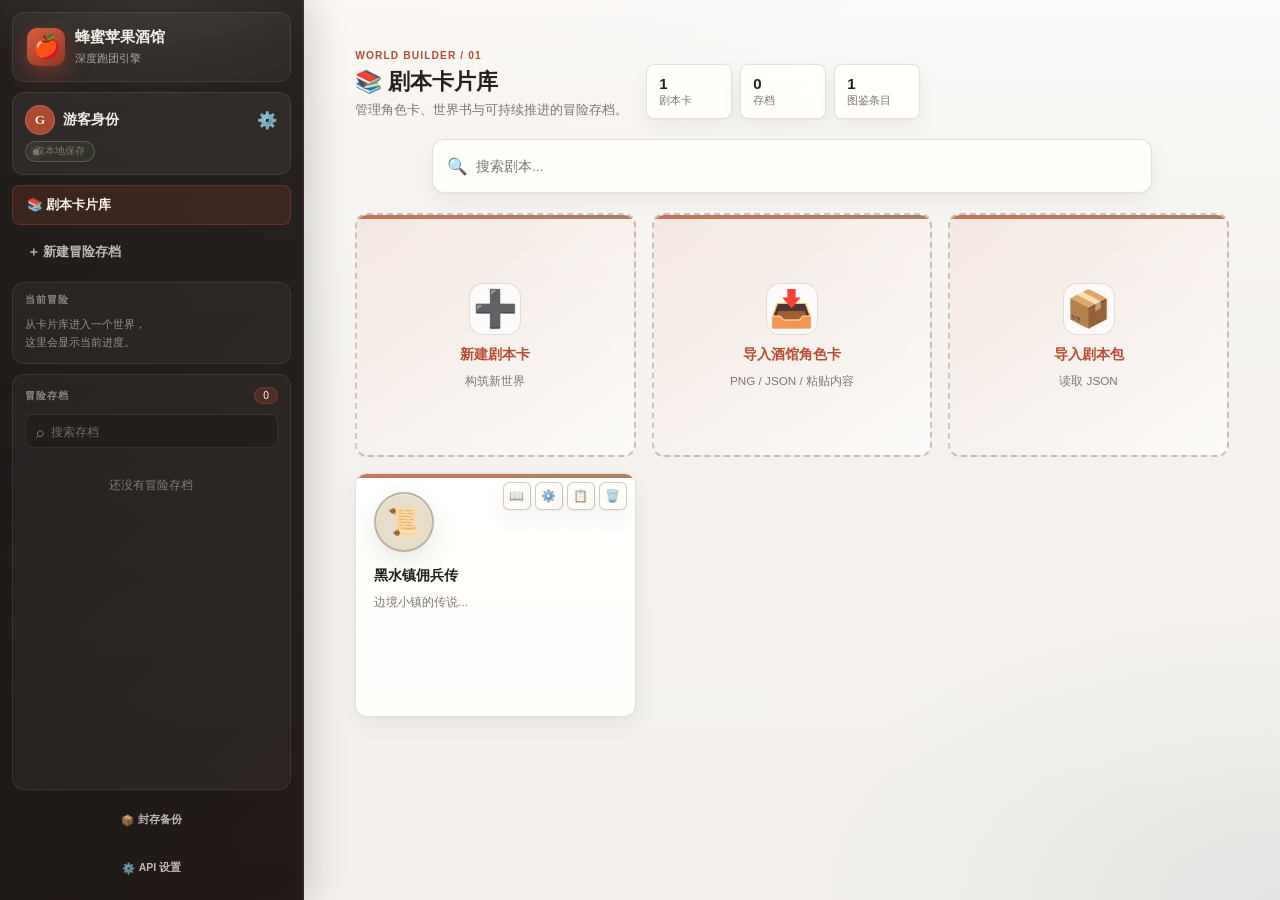
==== commit 21586ff2: "Add in-session card editor" ====
--- a/index.html
+++ b/index.html
@@ -180,28 +180,25 @@
                     </div>
                     <div class="actions">
                         <button class="top-btn" onclick="switchMainView('library')">🏠 主页</button>
+                        <button class="top-btn primary-tool" id="btnManualSave" onclick="manualSaveGame()">💾 保存</button>
                         <button class="top-btn red-dot" id="btnMailbox" onclick="openMailboxModal()">✉️ 信箱</button>
                         <button class="top-btn primary-tool" onclick="openCurrentFrontendModal()">🌸 前端</button>
                         <button class="top-btn primary-tool mobile-collapse-tool" onclick="openMemoryModal()">🧠 记忆</button>
                         <button class="top-btn primary-tool mobile-collapse-tool" onclick="openLorebookModal()">📇 图鉴</button>
-                        <div class="top-more-wrap">
-                            <button class="top-btn top-more-toggle" onclick="toggleGameToolsMenu(event)" aria-expanded="false">⋯ 更多</button>
-                            <div class="top-tools-menu" id="topToolsMenu">
-                                <button onclick="openGalleryModal()">🎴 画廊</button>
-                                <button onclick="openGameSettingsModal()">⚙️ 设置</button>
-                                <button class="mobile-menu-tool" onclick="openMemoryModal()">🧠 记忆</button>
-                                <button class="mobile-menu-tool" onclick="openLorebookModal()">📇 图鉴</button>
-                                <button onclick="openWorldlineModal()">🌿 世界线</button>
-                                <button onclick="openDirectorModal()">🎭 决策</button>
-                                <button onclick="openCodexModal()">📚 知识库</button>
-                                <button onclick="openUploadsModal()">🧩 素材</button>
-                                <button onclick="openThemeModal()">🎨 主题</button>
-                                <button class="mobile-menu-tool" onclick="triggerImportDiary()">📥 导入</button>
-                                <button class="mobile-menu-tool" onclick="exportDiary()">📤 导出</button>
-                                <button class="mobile-menu-tool" onclick="openSessionEditModal()">📝 编辑</button>
-                                <button class="mobile-menu-tool" onclick="forceSyncPanels()">🔄 强刷</button>
-                            </div>
-                        </div>
+                        <button class="top-btn desktop-tool" onclick="openGalleryModal()">🎴 画廊</button>
+                        <button class="top-btn desktop-tool" onclick="openGameSettingsModal()">⚙️ 设置</button>
+                        <button class="top-btn desktop-tool" onclick="openWorldlineModal()">🌿 世界线</button>
+                        <button class="top-btn desktop-tool" onclick="openDirectorModal()">🎭 决策</button>
+                        <button class="top-btn desktop-tool" onclick="openCodexModal()">📚 知识库</button>
+                        <button class="top-btn desktop-tool" onclick="openUploadsModal()">🧩 素材</button>
+                        <button class="top-btn desktop-tool" onclick="openThemeModal()">🎨 主题</button>
+                        <button class="top-btn mobile-only-tool" onclick="openGalleryModal()">🎴 画廊</button>
+                        <button class="top-btn mobile-only-tool" onclick="openGameSettingsModal()">⚙️ 设置</button>
+                        <button class="top-btn mobile-only-tool" onclick="openWorldlineModal()">🌿 世界线</button>
+                        <button class="top-btn mobile-only-tool" onclick="openDirectorModal()">🎭 决策</button>
+                        <button class="top-btn mobile-only-tool" onclick="openCodexModal()">📚 知识库</button>
+                        <button class="top-btn mobile-only-tool" onclick="openUploadsModal()">🧩 素材</button>
+                        <button class="top-btn mobile-only-tool" onclick="openThemeModal()">🎨 主题</button>
                         <button class="top-btn import-diary mobile-collapse-tool" onclick="triggerImportDiary()">📥 导入</button>
                         <button class="top-btn mobile-collapse-tool" style="color: #f5f0e6; background: rgba(155, 89, 182, 0.2); border-color: rgba(155, 89, 182, 0.5);" onclick="exportDiary()">📤 导出</button>
                         <button class="top-btn edit-session-card mobile-collapse-tool" onclick="openSessionEditModal()">📝 编辑</button>
@@ -210,21 +207,15 @@
                 </div>
                 <input type="file" id="diaryImportInput" accept=".txt,.md,.log" style="display:none;" onchange="handleDiaryImport(event)">
 
+                <div id="mobileGameNav" class="mobile-game-tabs" style="display:none;">
+                    <button onclick="switchMobileGameTab('chat')" id="mbtn-chat" class="active">💬 剧情</button>
+                    <button onclick="switchMobileGameTab('panel')" id="mbtn-panel">📊 面板</button>
+                </div>
+
                 <div class="game-main-area show-chat" id="gameMainArea">
                     <div class="game-sidebar" id="gameSidebarUI"></div>
                     <div class="chat-area">
                         <div class="chat-history" id="chatHistoryUI"></div>
-                        <div style="background: rgba(62,39,35,0.95);">
-                            <div class="action-bar" id="actionBar" style="display:none;"></div>
-                            <div class="quick-action-bar" id="quickActionBar">
-                                <button class="quick-btn" onclick="quickAction('👀 仔细观察四周')">👀 观察</button>
-                                <button class="quick-btn" onclick="quickAction('🔍 检查物品')">🔍 检查</button>
-                                <button class="quick-btn" onclick="quickAction('🗣️ 交涉搭话')">🗣️ 交涉</button>
-                                <button class="quick-btn" onclick="quickAction('⛺ 扎营休息8小时')">⛺ 扎营</button>
-                                <button class="quick-btn" onclick="quickAction('⚔️ 准备战斗')">⚔️ 战斗</button>
-                                <button class="quick-btn" onclick="quickAction('🏃‍♂️ 尝试撤退')">🏃‍♂️ 撤退</button>
-                            </div>
-                        </div>
                         <div class="chat-input-area">
                             <button class="btn-voice" id="btnVoice" title="按住语音输入">🎤</button>
                             <button class="btn-dice" onclick="rollD20()" title="掷骰 D20">🎲</button>
@@ -237,10 +228,6 @@
                 </div>
 
                 <!-- 移动端底部导航 -->
-                <div id="mobileGameNav" style="display:none;">
-                    <button onclick="switchMobileGameTab('chat')" id="mbtn-chat" class="active">💬 剧情</button>
-                    <button onclick="switchMobileGameTab('panel')" id="mbtn-panel">📊 面板</button>
-                </div>
             </div>
         </main>
     </div>
@@ -302,6 +289,14 @@
                 <button class="action-btn" onclick="saveApiSettings()" style="flex:1;">💾 保存</button>
                 <button class="action-btn btn-outline" onclick="closeModal('apiModal')" style="flex:1;">取消</button>
             </div>
+
+            <div style="margin-top:12px;border-top:1px solid var(--border-color);padding-top:12px;">
+                <div style="display:flex;align-items:center;justify-content:space-between;gap:8px;margin-bottom:8px;">
+                    <h4 style="font-size:0.9rem;">☁️ 云端诊断</h4>
+                    <button class="action-btn btn-outline" onclick="runCloudDiagnostics()" style="width:auto;min-height:34px;padding:0 12px;">运行诊断</button>
+                </div>
+                <pre id="cloudDiagOutput" style="margin:0;max-height:220px;overflow:auto;padding:10px;border:1px solid var(--border-color);border-radius:6px;background:var(--bg-panel);font-size:0.75rem;line-height:1.5;white-space:pre-wrap;word-break:break-word;">尚未运行诊断</pre>
+            </div>
         </div>
     </div>
 
@@ -310,6 +305,7 @@
         <div class="modal-box wide">
             <h3 id="cardEditorTitle" style="margin-bottom:14px; font-size:1.2rem; font-family:var(--font-serif);">✨ 撰写新剧本卡</h3>
             <input type="hidden" id="editCardId">
+            <input type="hidden" id="editCardMode" value="card">
             <div style="display:grid;grid-template-columns:1fr 1fr;gap:12px;">
                 <div><div class="form-group"><label class="form-label">头像</label><input type="text" id="editCardAvatar" class="form-input" placeholder="📜"></div>
                 <div class="form-group"><label class="form-label">名称</label><input type="text" id="editCardName" class="form-input" placeholder="卡片名称"></div>
--- a/css/components.css
+++ b/css/components.css
@@ -269,6 +269,33 @@
     color: #4caf50;
     display: inline-block;
     width: max-content;
+    position: relative;
+    padding-left: 18px;
+}
+.cloud-sync-badge::before {
+    content: '';
+    position: absolute;
+    left: 7px;
+    top: 50%;
+    width: 6px;
+    height: 6px;
+    border-radius: 50%;
+    transform: translateY(-50%);
+    background: currentColor;
+    box-shadow: 0 0 7px currentColor;
+}
+.cloud-sync-badge[data-status="syncing"] {
+    color: #e9b949;
+    border-color: rgba(233, 185, 73, 0.55);
+}
+.cloud-sync-badge[data-status="error"],
+.cloud-sync-badge[data-status="local"] {
+    color: var(--color-info);
+    border-color: rgba(120, 174, 214, 0.55);
+}
+.cloud-sync-badge[data-status="saved"] {
+    color: #65c466;
+    border-color: rgba(101, 196, 102, 0.55);
 }
 .cloud-sync-badge.offline {
     border-color: rgba(255, 255, 255, 0.2);
--- a/css/chat.css
+++ b/css/chat.css
@@ -366,3 +366,30 @@
     opacity: 0.7;
     margin-top: 2px;
 }
+
+/* Mailbox thread */
+.mail-contact {
+    width: 100%;
+    display: flex;
+    align-items: center;
+    gap: 8px;
+    padding: 9px 10px;
+    border: 0;
+    border-left: 3px solid transparent;
+    background: transparent;
+    color: var(--text-main);
+    text-align: left;
+    cursor: pointer;
+}
+.mail-contact:hover,
+.mail-contact.active {
+    background: var(--bg-card);
+    border-left-color: var(--color-primary);
+}
+.mail-contact-icon { color: var(--color-primary); }
+.mail-thread-title { padding: 8px; font-weight: 700; border-bottom: 1px solid var(--border-color); }
+.mail-empty { padding: 20px 12px; color: var(--text-muted); text-align: center; }
+.mail-message { margin: 0 0 8px; padding: 9px 10px; border: 1px solid var(--border-color); border-radius: 5px; line-height: 1.55; }
+.mail-message.incoming { background: var(--bg-panel); }
+.mail-message.outgoing { background: var(--bg-chat-user); margin-left: 12%; }
+.mail-message-meta { margin-bottom: 3px; color: var(--text-muted); font-size: 0.7rem; }
--- a/css/ui-redesign.css
+++ b/css/ui-redesign.css
@@ -770,6 +770,10 @@
     display: none;
 }
 
+.mobile-only-tool {
+    display: none;
+}
+
 /* Game content */
 .game-main-area {
     flex: 1;
@@ -1691,34 +1695,41 @@
     }
 
     .mobile-collapse-tool {
+        display: flex !important;
+    }
+
+    .mobile-menu-tool {
         display: none !important;
     }
 
-    .mobile-menu-tool {
-        display: block;
+    .mobile-only-tool {
+        display: flex !important;
+    }
+
+    .game-top-bar .top-more-wrap {
+        display: none !important;
     }
 
     .game-top-bar .actions {
-        display: grid;
-        grid-template-columns: repeat(4, minmax(0, 1fr));
-        align-items: stretch;
-        overflow: visible;
+        display: flex;
+        align-items: center;
+        justify-content: flex-start;
+        overflow-x: auto;
+        overflow-y: hidden;
+        width: 100%;
+        padding-bottom: 7px;
+        -webkit-overflow-scrolling: touch;
+        scrollbar-width: thin;
         gap: 6px;
     }
 
-    .game-top-bar .actions > .top-btn,
-    .game-top-bar .actions > .top-more-wrap {
-        min-width: 0;
-        width: 100%;
-    }
-
-    .game-top-bar .actions > .top-btn,
-    .top-more-toggle {
+    .game-top-bar .actions > .top-btn {
+        flex: 0 0 auto;
+        width: auto;
+        min-width: max-content;
         justify-content: center;
-        min-width: 0;
-        width: 100%;
-        padding-left: 6px;
-        padding-right: 6px;
+        padding-left: 10px;
+        padding-right: 10px;
         font-size: 0.72rem;
     }
 
@@ -1738,15 +1749,45 @@
     }
 
     #mobileGameNav {
-        flex: 0 0 auto;
+        order: 2;
+        flex: 0 0 46px;
         display: flex !important;
         min-height: 46px;
-        padding-bottom: env(safe-area-inset-bottom);
+        height: 46px;
+        padding: 4px 8px;
+        gap: 6px;
+        background: rgba(255,253,250,0.96);
+        border-top: 0;
+        border-bottom: 1px solid var(--ui-line);
+        box-shadow: 0 4px 14px rgba(31,24,18,0.08);
+    }
+
+    #mobileGameNav button {
+        flex: 1 1 0;
+        min-width: 0;
+        min-height: 36px;
+        height: 36px;
+        border: 1px solid var(--ui-line);
+        border-radius: 10px;
+        background: rgba(255,255,255,0.62);
+        color: var(--ui-ink-3);
+        font: 800 0.78rem/1 var(--font-main);
+    }
+
+    #mobileGameNav button.active {
+        color: var(--ui-accent);
+        background: var(--ui-accent-soft);
+        border-color: rgba(183,77,50,0.28);
+        border-bottom-color: rgba(183,77,50,0.28);
     }
 
     .game-main-area.show-panel {
+        order: 3;
         display: flex !important;
         flex-direction: column;
+        flex: 1 1 0;
+        height: auto !important;
+        min-height: 0 !important;
     }
 
     .game-main-area.show-panel .game-sidebar {
@@ -1754,21 +1795,43 @@
         flex: 0 0 auto;
         max-height: none;
         min-height: 48px;
+        height: 56px;
         width: 100%;
+        overflow-x: auto;
+        overflow-y: hidden;
     }
 
     .game-main-area.show-panel .panel-content-area {
         display: flex !important;
-        flex: 1 1 0;
-        height: auto;
+        flex: 1 1 0 !important;
+        height: 0 !important;
         min-height: 0;
         overflow-y: auto;
+        overflow-x: hidden;
+    }
+
+    .game-main-area.show-panel .panel-content-area .dynamic-panel.active {
+        display: block !important;
+        min-height: max-content;
+    }
+
+    #mobileGameNav {
+        position: relative;
+        z-index: 30;
+        visibility: visible !important;
+        opacity: 1 !important;
     }
 
     .game-main-area.show-chat .game-sidebar,
     .game-main-area.show-chat .panel-content-area,
     .game-main-area.show-panel .chat-area {
         display: none !important;
+    }
+
+    .game-main-area.show-chat {
+        order: 3;
+        flex: 1 1 0;
+        min-height: 0;
     }
 }
 
--- a/css/theme-redesign.css
+++ b/css/theme-redesign.css
@@ -406,6 +406,37 @@
 
 /* Layout refinement: cleaner dashboard proportions. */
 @media (min-width: 1080px) {
+    .game-top-bar .top-more-wrap {
+        display: none !important;
+    }
+
+    .game-top-bar .actions {
+        flex: 1 1 auto !important;
+        max-width: none !important;
+        min-width: 0;
+        flex-wrap: nowrap !important;
+        justify-content: flex-end;
+        overflow-x: auto !important;
+        overflow-y: hidden !important;
+        scrollbar-width: thin;
+        -webkit-overflow-scrolling: touch;
+    }
+
+    .game-top-bar .actions > .top-btn {
+        flex: 0 0 auto;
+        white-space: nowrap;
+    }
+
+    .game-top-bar .desktop-tool,
+    .game-top-bar .mobile-collapse-tool {
+        display: flex !important;
+    }
+
+    .game-top-bar .mobile-only-tool,
+    .game-top-bar .mobile-menu-tool {
+        display: none !important;
+    }
+
     .game-main-area {
         grid-template-columns: 112px minmax(520px, 1.45fr) minmax(360px, 1fr);
     }
@@ -428,3 +459,194 @@
         color: var(--theme-ink) !important;
     }
 }
+
+/* Mobile viewport repair: keep the chat composer inside the visible game area. */
+@media (max-width: 850px) {
+    html,
+    body {
+        height: 100dvh;
+        max-height: 100dvh;
+        overflow: hidden;
+    }
+
+    .mobile-header {
+        flex: 0 0 calc(50px + env(safe-area-inset-top));
+        height: calc(50px + env(safe-area-inset-top)) !important;
+        padding-top: env(safe-area-inset-top);
+        position: relative;
+        top: auto;
+    }
+
+    .app-wrapper {
+        flex: 1 1 0;
+        height: calc(100dvh - 50px - env(safe-area-inset-top));
+        min-height: 0;
+        overflow: hidden;
+    }
+
+    .main-wrapper,
+    #gameView {
+        height: 100%;
+        min-height: 0;
+        overflow: hidden;
+    }
+
+    .game-top-bar,
+    #mobileGameNav,
+    .action-bar,
+    .quick-action-bar,
+    .chat-input-area {
+        flex: 0 0 auto;
+    }
+
+    .game-top-bar {
+        max-height: 104px;
+        overflow: hidden;
+    }
+
+    .game-main-area,
+    .game-main-area.show-chat,
+    .game-main-area.show-panel {
+        flex: 1 1 0 !important;
+        height: auto !important;
+        min-height: 0 !important;
+        overflow: hidden;
+    }
+
+    .game-main-area.show-chat .chat-area {
+        display: flex !important;
+        flex: 1 1 0 !important;
+        height: auto !important;
+        min-height: 0 !important;
+        overflow: hidden;
+    }
+
+    .chat-history {
+        flex: 1 1 0 !important;
+        min-height: 0 !important;
+        overflow-y: auto !important;
+        overscroll-behavior: contain;
+    }
+
+    .chat-input-area {
+        position: sticky;
+        bottom: 0;
+        z-index: 35;
+        padding-bottom: calc(8px + env(safe-area-inset-bottom)) !important;
+        border-top: 1px solid var(--ui-line, var(--border-color));
+        box-shadow: 0 -8px 20px rgba(31,24,18,0.08);
+    }
+
+    #mobileGameNav {
+        position: relative;
+        z-index: 36;
+    }
+
+    .global-sidebar {
+        width: min(92vw, 360px) !important;
+        left: -92vw !important;
+        height: 100dvh !important;
+        max-height: 100dvh !important;
+        overflow: hidden;
+        display: flex !important;
+        flex-direction: column !important;
+    }
+
+    .global-sidebar.open {
+        left: 0 !important;
+    }
+
+    .sidebar-context {
+        flex: 0 0 auto !important;
+        padding: 10px !important;
+        margin-bottom: 10px;
+    }
+
+    .sidebar-footer {
+        flex: 0 0 auto !important;
+    }
+
+    .session-zone {
+        flex: 1 1 0 !important;
+        height: auto !important;
+        min-height: 0 !important;
+        padding: 14px !important;
+        overflow: hidden !important;
+    }
+
+    .session-search {
+        min-height: 42px;
+        margin-bottom: 12px;
+    }
+
+    .session-list {
+        flex: 1 1 0 !important;
+        height: 0 !important;
+        min-height: 0 !important;
+        padding: 2px 4px 18px 0 !important;
+        gap: 10px !important;
+        overflow-y: auto !important;
+        touch-action: pan-y;
+        overscroll-behavior: contain;
+        -webkit-overflow-scrolling: touch;
+    }
+
+    .session-item {
+        min-height: 72px;
+        grid-template-columns: 48px minmax(0, 1fr) !important;
+        gap: 10px !important;
+        padding: 12px 42px 12px 12px !important;
+        border-radius: 14px !important;
+    }
+
+    .session-item-avatar {
+        width: 48px !important;
+        height: 48px !important;
+    }
+
+    .session-item-name {
+        font-size: 0.9rem !important;
+        line-height: 1.35;
+    }
+
+    .session-item-card,
+    .session-item-meta {
+        font-size: 0.72rem !important;
+    }
+
+    .session-del-btn {
+        width: 34px !important;
+        height: 34px !important;
+        right: 7px !important;
+        top: 50% !important;
+        transform: translateY(-50%);
+    }
+}
+
+@media (max-width: 480px) {
+    .mobile-header {
+        flex-basis: calc(44px + env(safe-area-inset-top));
+        height: calc(44px + env(safe-area-inset-top)) !important;
+    }
+
+    .app-wrapper {
+        height: calc(100dvh - 44px - env(safe-area-inset-top));
+    }
+
+    .global-sidebar {
+        width: 94vw !important;
+        left: -94vw !important;
+    }
+
+    .global-sidebar.open {
+        left: 0 !important;
+    }
+
+    .game-top-bar {
+        max-height: 92px;
+    }
+
+    .chat-input-area {
+        padding-bottom: calc(7px + env(safe-area-inset-bottom)) !important;
+    }
+}
